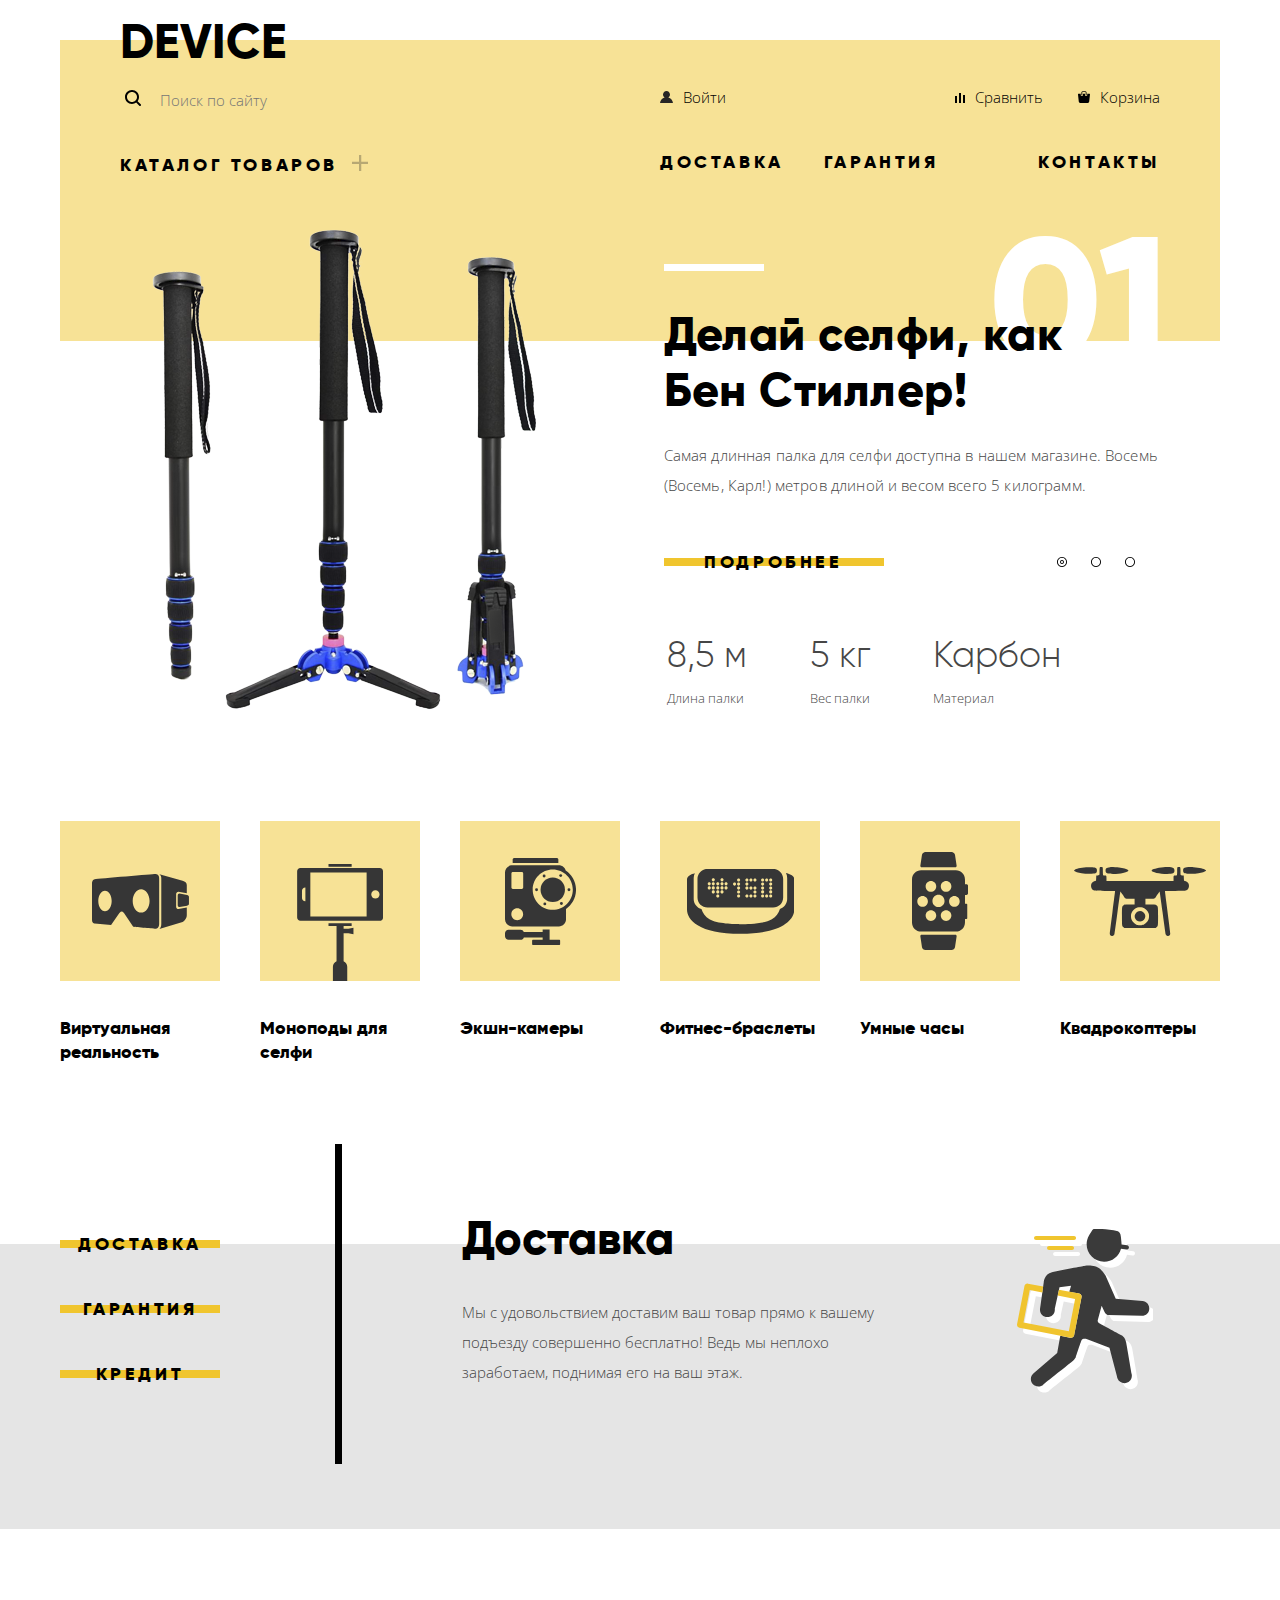
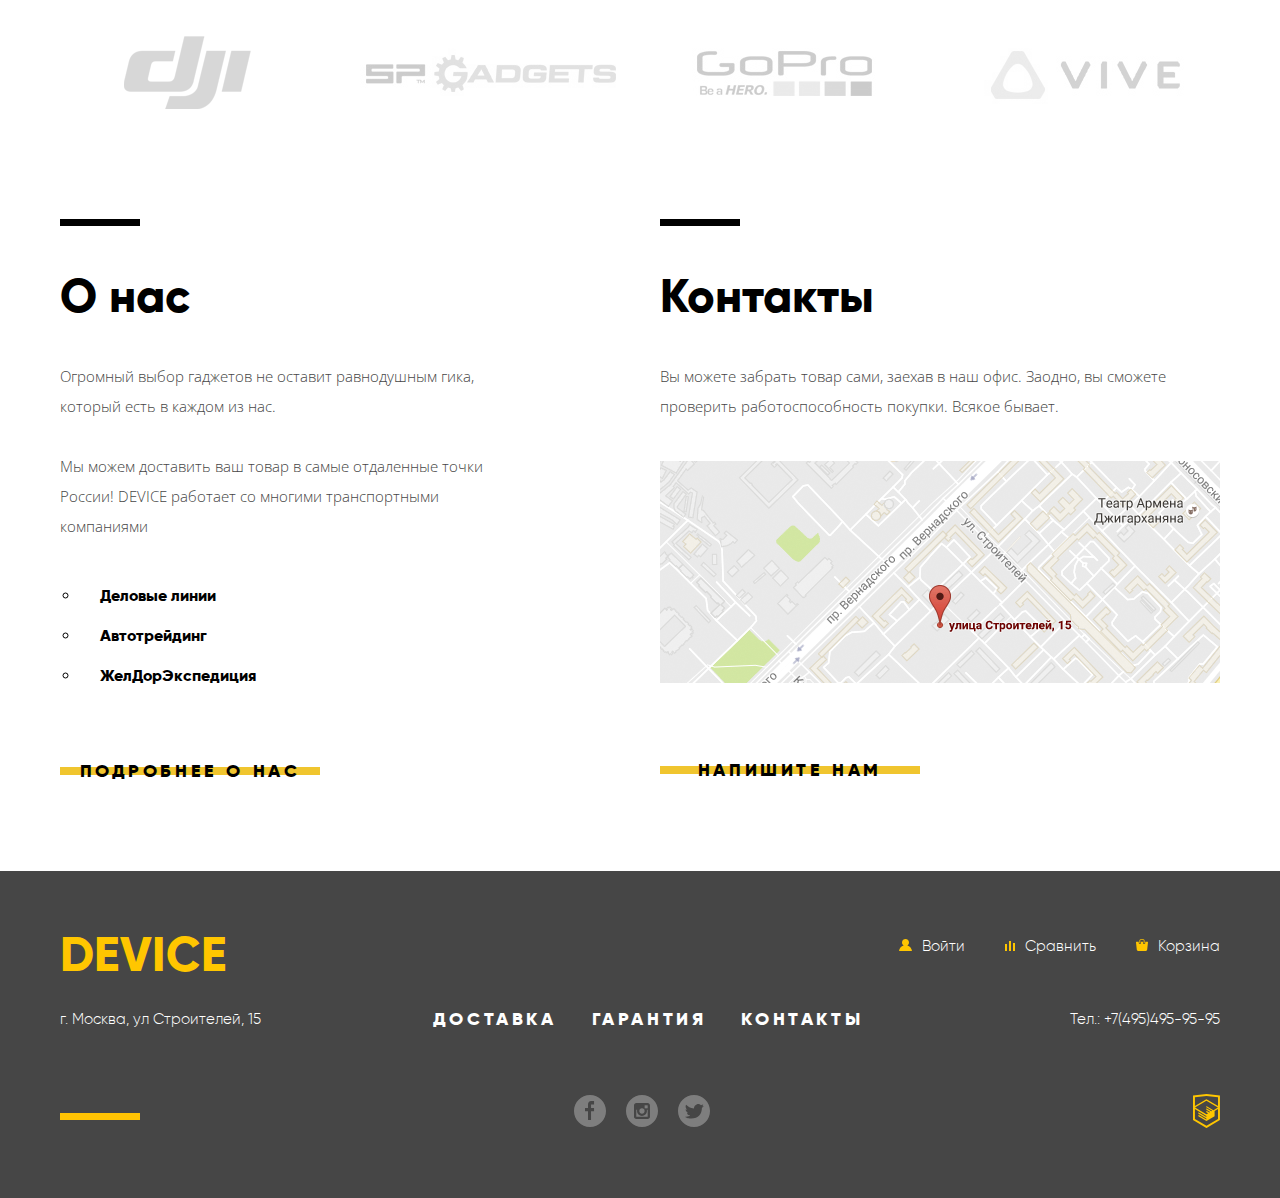
==== index.html @ d90b3348 "минификация, префиксация" ====
<!DOCTYPE html>
<html lang="ru">

<head>
    <meta charset="utf-8">
    <title>HTML Academy: Девайс</title>
    <link href="https://fonts.googleapis.com/css?family=Open+Sans:300,400&amp;subset=cyrillic" rel="stylesheet">
    <link href="css/normalize.css" rel="stylesheet">
    <link href="css/styles.min.css" rel="stylesheet">
</head>

<body>
    <header class="main-header layout-fixed">
        <a class="logo interactive">Device</a>
        <div class="header-yellow-bg">
            <div class="header-right-block">
                <form action="#" method="get">
                    <label class="visually-hidden" for="site-search-id">Поиск по сайту</label>
                    <div class="input-form">
                        <input type="text" name="search" id="site-search-id" placeholder="Поиск по сайту" class="search-input">
                        <input type="submit" name="search-button" id="search-button-id" value="Найти" class="search-button">
                    </div>
                </form>
                <section class="catalog">
                    <h2 class="catalog-header">
                        <span class="interactive">Каталог товаров</span>
                        <img src="img/menu/plus.png" alt="Раскрыть каталог" width="16" height="16" />
                    </h2>
                    <div class="catalog-options">
                        <ul class="ul-reset">
                            <li id="virtual-reality" class="interactive">
                                <a href="#">Виртуальная реальность</a>
                            </li>
                            <li class="interactive">
                                <a href="inner.html">Моноподы для селфи</a>
                            </li>
                            <li id="action_cameras" class="interactive">
                                <a href="#">Экшн-Камеры</a>
                            </li>
                        </ul>
                        <ul class="ul-reset">
                            <li id="fitness-braslets" class="interactive">
                                <a href="#">Фитнес браслеты</a>
                            </li>
                            <li id="smart-watches" class="interactive"><a href="#">Умные часы</a>
                            </li>
                        </ul>
                        <ul class="ul-reset">
                            <li id="quadrupter" class="interactive">
                                <a href="#">Квадрокоптеры</a>
                            </li>
                        </ul>
                    </div>
                </section>
            </div>
            <nav class="main-navigation">
                <ul class="user-navigation ul-reset">
                    <li class="login-link ">
                        <a class="interactive" href="#">
                            <img src="img/menu/user.svg" alt="Войти"  width="13" height="12" />Войти
                        </a>
                    </li>
                    <li class="compare">
                        <a class="interactive" href="#">
                            <img src="img/menu/compare.svg" alt="Сравнить" width="10" height="10" />Сравнить
                        </a>
                    </li>
                    <li class="cart">
                        <a class="interactive" href="#">
                            <img src="img/menu/cart.svg" alt="Корзина"  width="12" height="12" />Корзина
                        </a>
                    </li>
                </ul>
                <ul class="site-navigation ul-reset">
                    <li class="delivery-nav interactive">
                        <a href="#delivery">Доставка</a>
                    </li>
                    <li class="warranty-nav interactive">
                        <a href="#warranty">Гарантия</a>
                    </li>
                    <li class="contacts-nav interactive">
                        <a href="#contacts">Контакты</a>
                    </li>
                </ul>
            </nav>
        </div>
    </header>
    <main>
        <section class="promo-slider layout-fixed">
            <h2 class="visually-hidden">Промо слайдер</h2>
            <div class="slides">
                <div class="slide1">
                    <img src="img/promo_slider/slider-1.png" alt="палка для селфи" width="384" height="486" />
                    <div class="slide-info">
                        <span class="bw-number">01</span>
                        <p class="lead">Делай селфи, как Бен Стиллер!</p>
                        <p class="slide-text">Самая длинная палка для селфи доступна в нашем магазине. Восемь (Восемь, Карл!) метров длиной и весом всего 5 килограмм.</p>
                        <a class="slider-button interactive-button" href="#">Подробнее</a>
                        <table class="promo-slider-table">
                            <tr class="options">
                                <td>8,5 м</td>
                                <td>5 кг</td>
                                <td>Карбон</td>
                            </tr>
                            <tr class="property">
                                <td>Длина палки</td>
                                <td>Вес палки</td>
                                <td>Материал</td>
                            </tr>
                        </table>
                    </div>
                </div>
                <div class="slide2">
                    <img src="img/promo_slider/slider-2.png" alt="фитнес-браслет" width="345" height="485" />
                    <div class="slide-info">
                        <span class="bw-number">02</span>
                        <p class="lead">Худеем правильно!</p>
                        <p class="slide-text">Мотивирующие фитнес-браслеты помогут найти в себе силы не пропускать занятия и соблюдать диету</p>
                        <a class="slider-button interactive-button" href="#">Подробнее</a>
                        <table class="promo-slider-table">
                            <tr class="options">
                                <td>48 часов</td>
                            </tr>
                            <tr class="property">
                                <td>Без подзарядки</td>
                            </tr>
                        </table>
                    </div>
                </div>
                <div class="slide3">
                    <img src="img/promo_slider/slider-3.png" alt="квадрокоптер" width="526" height="334" />
                    <div class="slide-info">
                        <span class="bw-number">03</span>
                        <p class="lead">Порхает как бабочка, жалит как пчела!</p>
                        <p class="slide-text">Этот обычный, на первый взгляд, квадрокоптер оснащен мощным лазером, замаскированным под стандартную камеру.</p>
                        <a class="slider-button interactive-button" href="#">Подробнее</a>
                        <table class="promo-slider-table">
                            <tr class="options">
                                <td>800 м</td>
                                <td>50 м</td>
                            </tr>
                            <tr class="property">
                                <td>Дальность полета</td>
                                <td>Радиус поражения</td>
                            </tr>
                        </table>
                    </div>
                </div>
                <div class="radio-group">
                    <input type="radio" name="slider" id="first" checked>
                    <label for="first"></label>
                    <input type="radio" name="slider" id="second">
                    <label for="second"></label>
                    <input type="radio" name="slider" id="third">
                    <label for="third"></label>
                </div>
            </div>
        </section>
        <section class="popular layout-fixed">
            <h2 class="visually-hidden">Популярные категории</h2>
            <div class="popular-wrapper">
                <a class="tile" href="#virtual-reality">
                    <div class="popular-image">
                        <img src="img/popular/popular-1.svg" alt="виртуальная реальность" width="97" height="55" />
                    </div>
                    <h3>Виртуальная реальность</h3>
                </a>
                <a class="tile" href="inner.html">
                    <div class="popular-image img-position">
                        <img src="img/popular/popular-2.svg" alt="моноподы для селфи" width="86" height="117" />
                    </div>
                    <h3>Моноподы для селфи</h3>
                </a>
                <a class="tile" href="#action-cameras">
                    <div class="popular-image">
                        <img src="img/popular/popular-3.svg" alt="экшн-камеры" width="71" height="87" />
                    </div>
                    <h3>Экшн-камеры</h3>
                </a>
                <a class="tile" href="#fitness-braslets">
                    <div class="popular-image">
                        <img src="img/popular/popular-4.svg" alt="фитнес-браслеты" width="107" height="65" />
                    </div>
                    <h3>Фитнес-браслеты</h3>
                </a>
                <a class="tile" href="#smart-watches">
                    <div class="popular-image">
                        <img src="img/popular/popular-5.svg" alt="умные часы" width="56" height="98" />
                    </div>
                    <h3>Умные часы</h3>
                </a>
                <a class="tile" href="#quadrupters">
                    <div class="popular-image">
                        <img src="img/popular/poppular-6.svg" alt="квадрокоптеры" width="132" height="69" />
                    </div>
                    <h3>Квадрокоптеры</h3>
                </a>
            </div>
        </section>
        <section class="services">
            <div class="services-content layout-fixed">
                <h2 class="visually-hidden">Сервисы</h2>
                <div class="services-navigation">
                    <ul>
                        <li>Доставка</li>
                        <li>Гарантия</li>
                        <li>Кредит</li>
                    </ul>
                </div>
                <div class="services-item delivery">
                    <div class="services-text">
                        <h3>Доставка</h3>
                        <p>Мы с удовольствием доставим ваш товар прямо к вашему подъезду совершенно бесплатно! Ведь мы неплохо заработаем, поднимая его на ваш этаж.</p>
                    </div>
                    <img src="img/services/delivery.svg" alt="доставка" width="136" height="164" />
                </div>
                <div class="services-item warranty">
                    <div class="services-text">
                        <h3>Гарантия</h3>
                        <p>Если из-за возгорания купленного у нас товара у вас сгорит дом — не переживайте, мы выдадим вам новый.<br> Товар, не дом, конечно же.</p>
                    </div>
                    <img src="img/services/warranty.svg" alt="гарантия" width="171" height="195" />
                </div>
                <div class="services-item credit">
                    <div class="services-text">
                        <h3>Кредит</h3>
                        <p>Залезть в долговую яму стало проще! Кредитные консультанты подберут для вас наиболее выгодные условия кредита. Выгодные для нашего банка, разумеется.</p>
                    </div>
                    <img src="img/services/credit.svg" alt="кредит" width="156" height="188" />
                </div>

            </div>
        </section>
        <section class="brands layout-fixed">
            <h2 class="visually-hidden">Бренды</h2>
            <ul>
                <li class="brand">
                    <a href="#" class="dji"></a>
                </li>
                <li class="brand">
                    <a href="#" class="sp-gadgets"></a>
                </li>
                <li class="brand">
                    <a href="#" class="go-pro"></a>
                </li>
                <li class="brand">
                    <a href="#" class="vive"></a>
                </li>
            </ul>
        </section>
        <section class="about-contacts-block">
            <h2 class="visually-hidden">О нас и Контакты</h2>
            <div class="about-contacts layout-fixed">
                <article class="about-us">
                    <h3>О нас</h3>
                    <p>Огромный выбор гаджетов не оставит равнодушным гика, который есть в каждом из нас.</p>
                    <p>Мы можем доставить ваш товар в самые отдаленные точки России! DEVICE работает со многими транспортными компаниями</p>
                    <ul class="shipping-companies">
                        <li>Деловые линии</li>
                        <li>Автотрейдинг</li>
                        <li>ЖелДорЭкспедиция</li>
                    </ul>
                    <a class="about-contacts-btn interactive-button" href="#">Подробнее о нас</a>
                </article>
                <article class="contacts">
                    <h3>Контакты</h3>
                    <p>Вы можете забрать товар сами, заехав в наш офис. Заодно, вы сможете проверить работоспособность покупки. Всякое бывает.</p>
                    <a class="contacts-map" href="#">
                        <img src="img/map.png" alt="г. Москва, ул Строителей, 15" width="560" height="222" />
                    </a>
                    <a class="about-contacts-btn interactive-button write-us-btn" href="#">Напишите нам</a>
                </article>
            </div>
        </section>
    </main>
    <footer class="page-footer">
        <div class="layout-fixed">
            <section>
                <h2 class="visually-hidden">Меню пользователя</h2>
                <div class="footer-row footer-row1">
                    <a href="/index.html" class="footer-logo logo interactive">Device</a>
                    <ul class="footer-user-nav">
                        <li class="login-link">
                            <a class="interactive" href="#">
                                <svg fill=#ffc600 version="1.1" xmlns="http://www.w3.org/2000/svg" xmlns:xlink="http://www.w3.org/1999/xlink" x="0px" y="0px"
                                         width="13px" height="12px" viewBox="0 0 13 12" enable-background="new 0 0 13 12" xml:space="preserve">
                                    <path d="M0.032,12h12.937c-0.163-2.643-2.074-4.837-4.671-5.543C9.306,5.846,9.985,4.75,9.985,3.485
                                        C9.985,1.561,8.425,0,6.5,0S3.015,1.561,3.015,3.485c0,1.264,0.68,2.361,1.688,2.972C2.106,7.163,0.194,9.357,0.032,12z"/>
                                </svg>Войти
                            </a>
                        </li>
                        <li class="compare">
                            <a class="interactive" href="#">
                                <svg fill=#ffc600 version="1.1" xmlns="http://www.w3.org/2000/svg" xmlns:xlink="http://www.w3.org/1999/xlink" x="0px" y="0px"
                                     width="10px" height="10px" viewBox="0 0 10 10" enable-background="new 0 0 10 10" xml:space="preserve">
                                <rect x="8" y="2" width="1.984" height="8"/>
                                <rect y="3" width="1.984" height="7"/>
                                <rect x="4" width="2" height="10"/>
                                </svg>Сравнить
                            </a>
                        </li>
                        <li class="cart">
                            <a class="interactive" href="#">
                                <svg fill=#ffc600 version="1.1"  xmlns="http://www.w3.org/2000/svg" xmlns:xlink="http://www.w3.org/1999/xlink" x="0px" y="0px"
                                 width="12px" height="12px" viewBox="0 0 12 12" enable-background="new 0 0 12 12" xml:space="preserve">
                            <g>
                                <path d="M11.864,3.017c-0.082-0.098-0.203-0.154-0.327-0.154H9.225V4.09c0,0.563-0.484,1.022-1.08,1.022
                                    c-0.594,0-1.078-0.458-1.078-1.022V2.863H4.909V4.09c0,0.563-0.485,1.022-1.08,1.022c-0.595,0-1.078-0.458-1.078-1.022V2.863H0.438
                                    c-0.125,0-0.243,0.056-0.327,0.154C0.028,3.115-0.012,3.245,0.003,3.375l0.776,7.134c0.015,0.806,0.642,1.455,1.411,1.455h7.595
                                    c0.77,0,1.396-0.649,1.411-1.455l0.776-7.134C11.987,3.245,11.946,3.115,11.864,3.017z"/>
                                <path d="M3.829,4.499c0.239,0,0.433-0.184,0.433-0.409V1.84c0-0.632,0.672-1.022,1.295-1.022h1.079
                                    c0.655,0,1.078,0.401,1.078,1.022v2.25c0,0.225,0.194,0.409,0.431,0.409c0.239,0,0.433-0.184,0.433-0.409V1.84
                                    C8.577,0.773,7.761,0,6.636,0H5.557C4.367,0,3.398,0.826,3.398,1.84v2.25C3.398,4.315,3.592,4.499,3.829,4.499z"/>
                            </g>
                            </svg>Корзина
                            </a>
                        </li>
                    </ul>
                </div>
            </section>
            <section>
                <h2 class="visually-hidden">Контакты и Сервисы</h2>
                <div class="footer-row footer-row2">
                    <span>г. Москва, ул Строителей, 15</span>
                    <ul class="footer-services">
                        <li>
                            <a class="interactive" href="#delivery">Доставка</a>
                        </li>
                        <li>
                            <a class="interactive" href="#warranty">Гарантия</a>
                        </li>
                        <li>
                            <a class="interactive" href="#contacts">Контакты</a>
                        </li>
                    </ul>
                    <span>Тел.: +7(495)495-95-95</span>
                </div>
            </section>
            <section>
                <h2 class="visually-hidden">Социальные сети</h2>
                <div class="footer-row footer-row3">
                    <ul class="footer-social">
                        <li id="facebook">
                            <a class="footer-social-img" href="#">
                                <img src="img/social/fb.svg" alt="Фейсбук" width="32" height="32" />
                            </a>
                        </li>
                        <li id="instagram">
                            <a class="footer-social-img" href="#">
                                <img src="img/social/insta.svg" alt="Инстаграм" width="32" height="32" />
                            </a>
                        </li>
                        <li id="twitter">
                            <a class="footer-social-img" href="#">
                                <img src="img/social/twitter.svg" alt="Твиттер" width="32" height="32" />
                            </a>
                        </li>
                    </ul>
                    <a class="interactive" href="https://htmlacademy.ru/intensive/htmlcss">
                        <svg fill=#ffc600 version="1.1"  xmlns="http://www.w3.org/2000/svg" xmlns:xlink="http://www.w3.org/1999/xlink" x="0px" y="0px" width="26.943px" height="34.09px" viewBox="0 0 26.943 34.09" enable-background="new 0 0 26.943 34.09" xml:space="preserve">
                          <path d="M13.62,0.017L13.472,0L0,1.412v24.661l13.473,8.017l13.43-7.99l0.042-0.025V1.412L13.62,0.017z M25.019,12.127L13.495,5.334 L13.494,5.23l-0.087,0.05l-0.088-0.056v0.109L1.925,12.118V3.147l11.548-1.212l11.547,1.212V12.127z M13.405,6.787L24.923,13.5 l-4.479,2.64l-7.093-4.221l-0.014,1.415l5.904,3.513l-0.86,0.507l-5.03-2.992l-0.014,1.415l3.827,2.275l-0.782,0.523l-3.031-1.787 l-0.014,1.413l1.853,1.091l-1.8,1.081L2.034,13.622L13.405,6.787z M1.925,15.127l11.411,6.791l0.016,1.044L5.41,18.234L5.395,19.65 l7.979,4.795l0.018,1.076l-7.973-4.74l-0.013,1.414l8.021,4.822l0.046,0.025l8.143-4.872l-0.011-5.177l3.415-2.036v10.021 L13.472,31.85L1.925,24.979V15.127z"/>
                        </svg>
                    </a>
                </div>
            </section>
        </div>
    </footer>
    <section class="map-popup modal">
        <h2 class="visually-hidden">Как до нас добраться</h2>
        <iframe src="https://www.google.com/maps/embed?pb=!1m18!1m12!1m3!1d2249.1125488779985!2d37.527429316262506!3d55.6870309805358!2m3!1f0!2f0!3f0!3m2!1i1024!2i768!4f13.1!3m3!1m2!1s0x46b54cf65f5c8955%3A0x694710ccd55501e!2z0YPQuy4g0KHRgtGA0L7QuNGC0LXQu9C10LksIDE1LCDQnNC-0YHQutCy0LAsIDExOTMxMQ!5e0!3m2!1sru!2sru!4v1522791568439" width="960" height="559" allowfullscreen></iframe>
        <p><img src="img/map-big.jpg" alt="Офис компании по адресу г. Москва, ул Строителей, 15" width="960" height="559" /></p>
        <button class="modal-close" type="button"></button>
    </section>
    <section class="modal-write-us modal">
        <h2 class="visually-hidden">Форма сообщения для компании</h2>
        <form method="post" action="#" class="write-us-form">
            <button class="modal-close" type="button"></button>
            <div class="modal-row1">
                <div class="form-group">
                    <label for="user-name-id">Ваше имя:</label>
                    <input class="modal-input" type="text" name="user-name" id="user-name-id" placeholder="Имя Фамилия">
                </div>
                <div class="form-group">
                    <label for="user-e-mail-id">Ваш e-mail:</label>
                    <input class="modal-input" type="email" name="user-e-mail" id="user-e-mail-id" placeholder="email@example.com">
                </div>
            </div>
            <div class="modal-row2">
                <div class="form-group">
                    <label for="text-letter-id">Текст письма:</label>
                    <textarea class="modal-input" name="letter" id="text-letter-id" cols="12" rows="5" placeholder="В свободной форме"></textarea>
                </div>
            </div>
            <input class="modal-button interactive-button" type="submit" name="send" id="send-letter" value="Отправить">
        </form>
    </section>
    <script src="../js/script.js"></script>
</body>

</html>
---- css/styles.min.css ----
@font-face {font-family: "Gilroy";src: url("../fonts/gilroyextrabold-webfont.eot");src: url("../fonts/gilroyextrabold-webfont.eot?#iefix") format("embedded-opentype"), url("../fonts/gilroyextrabold.woff2") format("woff2");font-weight: 700;font-style: normal;}@font-face {font-family: "Gilroy";src: url("../fonts/gilroylight-webfont.eot");src: url("../fonts/gilroylight-webfont.eot?#iefix") format("embedded-opentype"), url("../fonts/gilroylight.woff2") format("woff2");font-weight: 300;font-style: normal;}.visually-hidden {visibility: hidden;width: 0;height: 0;margin: 0;padding: 0;line-height: 0;}.ul-reset {margin: 0;padding: 0;list-style: none;}body {min-width: 1200px;padding: 0;font-family: "Gilroy", "Open Sans", sans-serif;font-size: 15px;line-height: 30px;color: #000000;background-color: #ffffff;}a {text-decoration: none;color: #000000;}.layout-fixed {margin: 0 auto;width: 1160px;padding: 0 20px;}.logo {font-size: 48px;text-transform: uppercase;font-weight: 700;line-height: 48px;letter-spacing: 0.01em;}.main-header {padding-top: 40px;}.main-header .logo {position: absolute;display: block;margin-left: 60px;top: 18px;z-index: 1;}.header-yellow-bg {position: relative;height: 186px;background-color: #f7e296;padding: 0 60px;display: -webkit-box;display: -ms-flexbox;display: flex;-webkit-box-pack: justify;-ms-flex-pack: justify;justify-content: space-between;}.header-right-block form {line-height: 0;}.search-input {width: 310px;height: 50px;font-family: "Open Sans", "Arial", sans-serif;font-weight: 300;color: rgba(0, 0, 0, 0.3);border: none;outline: none;background: url(../img/menu/search.svg) no-repeat;background-position: 5px 15px;background-color: #f7e296;padding-left: 40px;margin-top: 35px;padding-top: 0;padding-bottom: 0;}.search-input:hover {color: rgba(0, 0, 0, 0.6);}.input-form {width: 440px;height: 50px;}.input-form input:focus {color: #000000;border-bottom: 2px solid black;}.search-input:focus + input {display: inline-block;vertical-align: bottom;}.search-button {width: 85px;height: 50px;border: 2px solid black;background: none;padding: 0;margin-left: -4px;display: none;-webkit-box-sizing: border-box;box-sizing: border-box;outline: none;}.search-button:hover {color: #ffffff;background: #000000;}.search-button:active {color: rgba(0, 0, 0, 0.3);background: #000000;display: inline-block;vertical-align: bottom;}.catalog, .catalog-options, .user-navigation, .site-navigation {list-style: none;}.catalog {margin-top: 60px;}.catalog > h2 {margin: 0;font-family: "Gilroy", "Arial", sans-serif;font-size: 18px;text-transform: uppercase;font-weight: 700;letter-spacing: 0.2em;width: 300px;}.catalog img {margin-left: 5px;opacity: 0.3;}.catalog-options {width: 100%;height: 130px;background-color: #f7e296;display: none;margin-top: 26px;position: absolute;left: 0;padding-left: 60px;-webkit-box-sizing: border-box;box-sizing: border-box;}.catalog-header:hover + .catalog-options {display: -webkit-box;display: -ms-flexbox;display: flex;z-index: 2;}.catalog-options ul {font-family: "Open Sans", "Arial", sans-serif;font-weight: 300;width: 160px;margin-right: 40px;}.catalog-options ul:first-child {width: 200px;}.main-navigation {width: 500px;display: -webkit-box;display: -ms-flexbox;display: flex;-webkit-box-orient: vertical;-webkit-box-direction: normal;-ms-flex-direction: column;flex-direction: column;margin-top: 50px;}.user-navigation, .site-navigation {display: -webkit-box;display: -ms-flexbox;display: flex;}.user-navigation img {margin-right: 10px;}.user-navigation li {line-height: 15px;font-family: "Open Sans", "Arial", sans-serif;font-weight: 300;-webkit-box-orient: horizontal;-webkit-box-direction: reverse;-ms-flex-direction: row-reverse;flex-direction: row-reverse;}.user-navigation .login-link {margin-right: auto;margin-left: 0;}.user-navigation li {margin-left: 35px;}.site-navigation {font-family: "Gilroy", "Arial", sans-serif;font-size: 18px;text-transform: uppercase;font-weight: 700;letter-spacing: 0.2em;margin-top: 42px;}.site-navigation li {margin-right: 40px;}.site-navigation .contacts-nav {margin-left: auto;margin-right: 0;}.interactive:hover, .interactive:focus {opacity: 0.6;}.interactive:active {opacity: 0.3;}main {position: relative;}.slides {min-height: 495px;position: relative;background-image: -webkit-linear-gradient(#f7e296 115px, white 115px);background-image: -o-linear-gradient(#f7e296 115px, white 115px);background-image: linear-gradient(#f7e296 115px, white 115px);}.slide-img {width: 560px;}.slide1 {display: -webkit-box;display: -ms-flexbox;display: flex;-ms-flex-pack: distribute;justify-content: space-around;}.slide1 img {margin-left: 35px;}.slide1 .slide-info {margin-top: 38px;margin-left: 15px;}.slide1 .lead {width: 399px;}.slide2 {display: none;-ms-flex-pack: distribute;justify-content: space-around;}.slide2 img {margin-top: 15px;margin-left: 55px;}.slide2 .slide-info {margin-top: 38px;margin-left: 15px;}.slide2 .lead {width: 260px;}.slide3 {display: none;-ms-flex-pack: distribute;justify-content: space-around;}.slide3 img {margin-top: 65px;}.slide3 .slide-info {margin-top: 38px;padding-right: 35px;}.bw-number {position: absolute;top: 60px;right: 50px;font-weight: 700;font-size: 179px;color: white;}.lead {position: relative;width: 505px;font-weight: 700;font-size: 47px;line-height: 56px;letter-spacing: 0.01em;margin: 0;padding: 0;}.slide-info {width: 500px;}.slide-info::before {content: "";display: block;width: 100px;height: 7px;background: white;margin-bottom: 35px;}.slide-text {font-family: "Open Sans", "Arial", sans-serif;font-weight: 300;color: #464646;letter-spacing: 0.01em;margin-top: 22px;margin-bottom: 42px;}.promo-slider-table .options {font-family: "Gilroy", "Arial", sans-serif;font-size: 36px;font-weight: 300;color: #464646;}.options td {padding-right: 60px;padding-bottom: 10px;}.promo-slider-table .property {font-family: "Open Sans", "Arial", sans-serif;font-size: 13px;font-weight: 300;color: #464646;}.slider-button {display: block;width: 220px;font-size: 18px;text-transform: uppercase;font-weight: 700;text-align: center;color: #000000;letter-spacing: 0.2em;line-height: 40px;background-image: -webkit-gradient(linear, left top, left bottom, color-stop(40%, transparent), color-stop(40%, #f0c52e), color-stop(60%, #f0c52e), color-stop(60%, transparent));background-image: -webkit-linear-gradient(transparent 40%, #f0c52e 40%, #f0c52e 60%, transparent 60%);background-image: -o-linear-gradient(transparent 40%, #f0c52e 40%, #f0c52e 60%, transparent 60%);background-image: linear-gradient(transparent 40%, #f0c52e 40%, #f0c52e 60%, transparent 60%);border: none;padding: 0;margin-bottom: 55px;}.radio-group {display: inline-block;position: absolute;top: 320px;right: 85px;vertical-align: middle;}.radio-group input[type="radio"] {display: none;}.radio-group input[type="radio"] + label::before {content: "";display: inline-block;vertical-align: middle;height: 10px;width: 10px;margin-left: 20px;background-image: url("../img/promo_slider/slider-button-empty.svg");background-size: cover;background-repeat: no-repeat;}.radio-group input[type="radio"]:checked + label::before {content: "";display: inline-block;vertical-align: middle;height: 10px;width: 10px;margin-left: 20px;background-image: url("../img/promo_slider/slider-button.svg");background-size: cover;background-repeat: no-repeat;}.popular {margin-bottom: 80px;margin-top: 100px;}.popular-wrapper {display: -webkit-box;display: -ms-flexbox;display: flex;-webkit-box-orient: horizontal;-webkit-box-direction: normal;-ms-flex-direction: row;flex-direction: row;-webkit-box-pack: justify;-ms-flex-pack: justify;justify-content: space-between;}.popular a {width: 160px;list-style: none;}.img-position img {-ms-flex-item-align: end;align-self: flex-end }.popular-image {width: 160px;height: 160px;display: -webkit-box;display: -ms-flexbox;display: flex;-webkit-box-pack: center;-ms-flex-pack: center;justify-content: center;-webkit-box-align: center;-ms-flex-align: center;align-items: center;background-color: #f7e296;margin-bottom: 35px;}.popular h3 {font-size: 18px;font-weight: 700;line-height: 24px;margin: 0;text-align: left;}.popular-image:hover, .popular-image:focus {background-color: #f0c52e;}.tile:active img, .tile:active h3 {opacity: 0.3;color: rgba(0, 0, 0, 0.3);}.services {background-image: -webkit-linear-gradient(transparent 100px, #e5e5e5 100px);background-image: -o-linear-gradient(transparent 100px, #e5e5e5 100px);background-image: linear-gradient(transparent 100px, #e5e5e5 100px);padding-bottom: 65px;}.services-content {display: -webkit-box;display: -ms-flexbox;display: flex;-webkit-box-orient: horizontal;-webkit-box-direction: normal;-ms-flex-direction: row;flex-direction: row;}.services-navigation {width: 275px;min-height: 320px;border-right: 7px solid black;}.services-navigation ul {padding: 0;margin-top: 80px;}.services-navigation li {width: 160px;list-style: none;font-size: 18px;text-transform: uppercase;font-weight: 700;text-align: center;letter-spacing: 0.2em;line-height: 40px;background-image: -webkit-gradient(linear, left top, left bottom, color-stop(40%, transparent), color-stop(40%, #f0c52e), color-stop(60%, #f0c52e), color-stop(60%, transparent));background-image: -webkit-linear-gradient(transparent 40%, #f0c52e 40%, #f0c52e 60%, transparent 60%);background-image: -o-linear-gradient(transparent 40%, #f0c52e 40%, #f0c52e 60%, transparent 60%);background-image: linear-gradient(transparent 40%, #f0c52e 40%, #f0c52e 60%, transparent 60%);border: none;cursor: pointer;padding: 0;margin-bottom: 25px;}.services-navigation li:hover {background: #f0c52e;}.services-navigation li:active {width: 280px;background: #000000;color: #f7e184;}.services-text {width: 450px;padding-left: 55px;margin-left: 65px;margin-top: 70px;}.services-text h3 {margin: 0;padding: 0;font-weight: 700;font-size: 47px;line-height: 48px;margin-bottom: 35px;}.services-text p {font-family: "Open sans", "Arial", sans-serif;font-weight: 300;font-size: 15px;color: #464646;}.delivery {display: -webkit-box;display: -ms-flexbox;display: flex;}.delivery img {margin-left: 105px;margin-top: 85px }.warranty {display: none;}.warranty img {margin-left: 90px;margin-top: 60px }.credit {display: none;}.credit img {margin-left: 80px;margin-top: 60px }.credit p {width: 425px;}.brands {padding: 80px 0;}.brands ul {display: -webkit-box;display: -ms-flexbox;display: flex;-webkit-box-pack: justify;-ms-flex-pack: justify;justify-content: space-between;padding: 0;}.brands li {list-style: none;}.brand a {display: block;width: 260px;height: 100px;}.brand .dji {background-image: url(../img/logotypes-black/logo-1.png);opacity: 0.2;}.brands .dji:hover {background-image: url(../img/logotypes_colored/logo-1.png);opacity: 1;}.brands .sp-gadgets {background: url(../img/logotypes-black/logo-2.png) no-repeat;opacity: 0.2;}.brands .sp-gadgets:hover {background-image: url(../img/logotypes_colored/logo-2.png);opacity: 1;}.brands .go-pro {background: url(../img/logotypes-black/logo-3.png) no-repeat;opacity: 0.2;}.brands .go-pro:hover {background-image: url(../img/logotypes_colored/logo-3.png);opacity: 1;}.brands .vive {background: url(../img/logotypes-black/logo-4.png) no-repeat;opacity: 0.2;}.brands .vive:hover {background-image: url(../img/logotypes_colored/logo-4.png);opacity: 1;}.about-contacts {display: -webkit-box;display: -ms-flexbox;display: flex;-webkit-box-pack: justify;-ms-flex-pack: justify;justify-content: space-between;}.about-us::before, .contacts::before {content: "";display: block;width: 80px;height: 7px;background: black;margin-bottom: 55px;}.about-us h3, .contacts h3 {font-weight: 700;font-size: 47px;margin: 0;margin-bottom: 50px;}.about-us p, .contacts p {font-family: "Open Sans", "Arial", sans-serif;font-weight: 300;color: #464646;margin: 0;margin-bottom: 30px;}.about-us {width: 460px;}.contacts {width: 560px;}.shipping-companies {font-size: 16px;font-weight: 700;line-height: 40px;padding: 0;margin-top: 35px;margin-left: 20px;list-style-type: circle;list-style-position: outside;}.shipping-companies li {padding-left: 20px;}.about-contacts-btn {display: block;width: 260px;font-size: 18px;text-transform: uppercase;font-weight: 700;text-align: center;color: #000000;letter-spacing: 0.2em;line-height: 40px;background-image: -webkit-gradient(linear, left top, left bottom, color-stop(40%, transparent), color-stop(40%, #f0c52e), color-stop(60%, #f0c52e), color-stop(60%, transparent));background-image: -webkit-linear-gradient(transparent 40%, #f0c52e 40%, #f0c52e 60%, transparent 60%);background-image: -o-linear-gradient(transparent 40%, #f0c52e 40%, #f0c52e 60%, transparent 60%);background-image: linear-gradient(transparent 40%, #f0c52e 40%, #f0c52e 60%, transparent 60%);border: none;padding: 0;margin-top: 55px;margin-bottom: 80px;}.contacts-map img {margin-top: 10px;margin-bottom: 2px;}@-webkit-keyframes bounce {0% {-webkit-transform: translateY(-2000px);transform: translateY(-2000px);}70% {-webkit-transform: translateY(30px);transform: translateY(30px);}90% {-webkit-transform: translateY(-10px);transform: translateY(-10px);}100% {-webkit-transform: translateY(0);transform: translateY(0);}}@keyframes bounce {0% {-webkit-transform: translateY(-2000px);transform: translateY(-2000px);}70% {-webkit-transform: translateY(30px);transform: translateY(30px);}90% {-webkit-transform: translateY(-10px);transform: translateY(-10px);}100% {-webkit-transform: translateY(0);transform: translateY(0);}}@-webkit-keyframes shake {0%, 100% {-webkit-transform: translateX(0);transform: translateX(0);}10%, 30%, 50%, 70%, 90% {-webkit-transform: translateX(-10px);transform: translateX(-10px);}20%, 40%, 60%, 80% {-webkit-transform: translateX(10px);transform: translateX(10px);}}@keyframes shake {0%, 100% {-webkit-transform: translateX(0);transform: translateX(0);}10%, 30%, 50%, 70%, 90% {-webkit-transform: translateX(-10px);transform: translateX(-10px);}20%, 40%, 60%, 80% {-webkit-transform: translateX(10px);transform: translateX(10px);}}.map-popup {top: 190%;left: 50%;margin-left: -470px;display: none;line-height: 0;}.map-popup p {position: absolute;top: 0;left: 0;z-index: 1;margin: 0;}.map-popup iframe {position: relative;z-index: 2;border: none;}.modal {position: absolute;-webkit-box-shadow: 0 10px 20px 10px rgba(0, 0, 0, 0.2);box-shadow: 0 10px 20px 10px rgba(0, 0, 0, 0.2);}.modal-write-us {position: fixed;top: 30%;left: 50%;margin-top: -50px;margin-left: -425px;padding: 100px 109px 80px 90px;font-size: 18px;font-weight: 700;color: black;display: none;-webkit-box-orient: vertical;-webkit-box-direction: normal;-ms-flex-direction: column;flex-direction: column;background-color: white;}.modal-show {display: block;-webkit-animation: bounce 0.6s;animation: bounce 0.6s;}.modal-error {-webkit-animation: shake 0.6s;animation: shake 0.6s;}.modal-close {position: absolute;right: 20px;top: 30px;width: 50px;height: 50px;background: #F7E296;border: 1px solid #F7E296;border-radius: 50%;opacity: 0.5;z-index: 3;}.modal-close:hover {opacity: 1;}.modal-close:active {opacity: 0.3;}.modal-close:before, .modal-close:after {position: absolute;top: 10px;left: 23px;content: " ";height: 30px;width: 3px;background-color: white;}.modal-close:before {-webkit-transform: rotate(45deg);-ms-transform: rotate(45deg);transform: rotate(45deg);}.modal-close:after {-webkit-transform: rotate(-45deg);-ms-transform: rotate(-45deg);transform: rotate(-45deg);}.modal-row1 {display: -webkit-box;display: -ms-flexbox;display: flex;-webkit-box-pack: justify;-ms-flex-pack: justify;justify-content: space-between;}.form-group {display: -webkit-box;display: -ms-flexbox;display: flex;-webkit-box-orient: vertical;-webkit-box-direction: normal;-ms-flex-direction: column;flex-direction: column;}.modal-row1 input {width: 360px;height: 50px;margin-top: 15px;}.modal-row1 input:hover, .modal-row2 textarea:hover {opacity: 0.8;}.modal-row1 input:focus, .modal-row2 textarea:focus {background: white;border: 3px solid #EFC52D;}.modal-row1 input:invalid, .modal-row2 textarea:invalid {background: #ECB4B4;opacity: 0.5;}.modal-row2 {margin-top: 38px;}.modal-row2 textarea {width: 760px;height: 155px;padding-top: 17px;margin-top: 10px;margin-bottom: 45px;}.modal-input {font-family: "Open Sans", "Arial", sans-serif;font-weight: 400;font-size: 14px;color: rgba(0, 0, 0, 0.4);padding-left: 20px;background-color: #E5E5E5;border: 3px solid transparent;opacity: 0.5;-webkit-box-sizing: border-box;box-sizing: border-box;}.modal-button {width: 200px;font-size: 18px;text-transform: uppercase;font-weight: 700;text-align: center;color: #000000;letter-spacing: 0.2em;line-height: 40px;background-color: transparent;background-image: -webkit-gradient(linear, left top, left bottom, color-stop(40%, transparent), color-stop(40%, #f0c52e), color-stop(60%, #f0c52e), color-stop(60%, transparent));background-image: -webkit-linear-gradient(transparent 40%, #f0c52e 40%, #f0c52e 60%, transparent 60%);background-image: -o-linear-gradient(transparent 40%, #f0c52e 40%, #f0c52e 60%, transparent 60%);background-image: linear-gradient(transparent 40%, #f0c52e 40%, #f0c52e 60%, transparent 60%);border: none;padding: 0;}.page-footer {color: #ffffff;background-color: #464646;padding-top: 60px;padding-bottom: 60px;}.page-footer section a:not(.logo) {color: #ffffff;}.page-footer li {list-style: none;}.footer-row .logo {color: #ffc600;line-height: 48px;}.footer-row {display: -webkit-box;display: -ms-flexbox;display: flex;-webkit-box-pack: justify;-ms-flex-pack: justify;justify-content: space-between;}.footer-row1 {margin-bottom: 25px;}.footer-user-nav {padding: 0;margin: 0;display: -webkit-box;display: -ms-flexbox;display: flex;}.footer-user-nav li {margin-right: 40px;}.footer-user-nav svg {margin-right: 10px;}.footer-user-nav .user-name {margin-right: 15px;}.footer-user-nav .cart {margin-right: 0;}.footer-row2 {margin-bottom: 60px;}.footer-services, .footer-social {padding: 0;margin: 0;display: -webkit-box;display: -ms-flexbox;display: flex;-webkit-box-orient: horizontal;-webkit-box-direction: normal;-ms-flex-direction: row;flex-direction: row;-webkit-box-pack: justify;-ms-flex-pack: justify;justify-content: space-between;}.footer-services {font-family: "Gilroy", "Arial", sans-serif;text-transform: uppercase;font-size: 18px;font-weight: 700;letter-spacing: 0.2em;}.footer-services li {display: inline-block;margin-right: 35px;vertical-align: middle;}.footer-row3 {-webkit-box-align: center;-ms-flex-align: center;align-items: center;}.footer-row3::before {content: "";width: 80px;height: 7px;background: #FFC303;}.footer-social {margin-right: 30px;}.footer-social li {margin-right: 20px;display: inline-block;vertical-align: middle;}.footer-social-img {opacity: 0.3;}.footer-social-img:hover, .footer-social-img:focus {opacity: 0.6;}.footer-social-img:active {opacity: 0.1;}.user-navigation .user-name {margin-right: 20px;margin-left: 0;}.user-navigation .logout {margin-left: 0;margin-right: auto;}.logout a {color: rgba(0, 0, 0, 0.3);}.page-header {margin-bottom: 42px;}.page-header h1 {margin: 0;padding: 0;font-size: 47px;font-weight: 700;line-height: 48px;letter-spacing: 0.01em;margin-top: 35px;margin-bottom: 22px;margin-left: 60px;}.breadcrumbs {margin-left: 60px;}.breadcrumbs li {display: inline-block;margin-right: 9px;vertical-align: middle;}.breadcrumbs li + li::before {content: "";display: inline-block;vertical-align: middle;width: 4px;height: 7px;margin-right: 9px;background-image: url(../img/nav-arrow.svg);background-repeat: no-repeat;}.breadcrumbs li a {color: rgba(0, 0, 0, 0.3);}.interactive-breadcrumbs:hover, .interactive-breadcrumbs:focus {color: rgba(0, 0, 0, 0.6);}.interactive-breadcrumbs:active {opacity: 0.1;}.page-content {display: -webkit-box;display: -ms-flexbox;display: flex;-webkit-box-orient: vertical;-webkit-box-direction: normal;-ms-flex-direction: column;flex-direction: column;}.container {display: -webkit-box;display: -ms-flexbox;display: flex;}.left {width: 29% }.right {width: 67%;padding-left: 70px;}.top-row {background-image: -webkit-gradient(linear, left top, right top, color-stop(50%, #dbdbdb), color-stop(50%, #ebebeb));background-image: -webkit-linear-gradient(left, #dbdbdb 50%, #ebebeb 50%);background-image: -o-linear-gradient(left, #dbdbdb 50%, #ebebeb 50%);background-image: linear-gradient(to right, #dbdbdb 50%, #ebebeb 50%) }.bottom-row {background-image: -webkit-gradient(linear, left top, right top, color-stop(50%, #efefef), color-stop(50%, white));background-image: -webkit-linear-gradient(left, #efefef 50%, white 50%);background-image: -o-linear-gradient(left, #efefef 50%, white 50%);background-image: linear-gradient(to right, #efefef 50%, white 50%) }.grey-row {background: #ebebeb;}.white-row {background: white;}.filter {padding: 0;margin: 0;padding-left: 60px }.left h2, .sort h2 {font-weight: 700;font-size: 16px;line-height: 70px;text-transform: uppercase;letter-spacing: 0.2em;margin: 0;}.left h2 {margin-left: 60px;}.filter-content {padding-top: 70px;padding-right: 70px;}.filter-item h3 {padding: 0;margin: 0;font-size: 18px;font-weight: 700;margin-bottom: 25px;}.item-color::before, .bluetooth::before, .item-price::before {content: "";display: block;width: 200px;height: 2px;background: black;margin-bottom: 7px;}.filter-item label {font-family: "Open Sans", "Arial", sans-serif;font-weight: 300;font-size: 14px;line-height: 23px;cursor: pointer;margin-bottom: 15px;}.price-controls {cursor: pointer;}.price-controls label {display: inline-block;vertical-align: bottom;font-size: 14px;line-height: 38px;vertical-align: top;cursor: pointer;font-weight: 300;color: rgba(0, 0, 0, 0.2) }.price-controls .min-price, .price-controls .max-price {width: 85px;}.price-controls input {width: 50px;margin: 0;color: inherit;font: inherit;background: none;border: none;}.range-controls {position: relative;margin-top: 30px;}.range-controls .scale {height: 2px;background: #DADADA;}.range-controls .bar {width: 55%;height: 2px;background: #8FC72F;}.range-toggle {position: absolute;top: -9px;width: 4px;height: 4px;background: #ababab;border: 8px solid #ffffff;border-radius: 50%;-webkit-box-shadow: 0 2px 1px 0 rgba(0, 1, 1, 0.2);box-shadow: 0 2px 1px 0 rgba(0, 1, 1, 0.2);cursor: pointer;}.range-toggle-min {left: -5px;}.range-toggle-max {left: 55%;}.item-color {margin-top: 12px;}.item-color label, .bluetooth label {display: -webkit-box;display: -ms-flexbox;display: flex;-webkit-box-orient: horizontal;-webkit-box-direction: normal;-ms-flex-direction: row;flex-direction: row;-webkit-box-align: center;-ms-flex-align: center;align-items: center;}.filter-item input[type="checkbox"], .filter-item input[type="radio"] {display: none;}.item-color label:before {content: "";display: inline-block;vertical-align: middle;height: 23px;width: 27px;margin-right: 10px;background-image: url(../img/checkbox-off.svg);background-repeat: no-repeat;}.item-color input[type="checkbox"]:checked + label:before {content: "";width: 27px;height: 23px;margin-right: 10px;background-image: url("../img/checkbox-on.svg");background-repeat: no-repeat;}.item-color input[type="checkbox"]:disabled + label:before {content: "";height: 23px;width: 27px;margin-right: 10px;background-image: url(../img/checkbox-on.svg);background-repeat: no-repeat;opacity: 0.25;}.item-color input[type="checkbox"]:disabled + label:before {content: "";display: inline-block;vertical-align: middle;height: 23px;width: 27px;margin-right: 10px;background-image: url(../img/checkbox-off.svg);background-repeat: no-repeat;opacity: 0.25;}.bluetooth {margin-top: 45px;}.bluetooth label:before {content: "";display: inline-block;vertical-align: middle;height: 27px;width: 27px;margin-right: 10px;background-image: url("../img/radio-off.svg");background-repeat: no-repeat;}.bluetooth input[type="radio"]:checked + label:before {content: "";display: inline-block;vertical-align: middle;height: 27px;width: 27px;margin-right: 10px;background-image: url("../img/radio-on.svg");background-repeat: no-repeat;}.bluetooth input[type="radio"]:disabled + label:before {content: "";display: inline-block;vertical-align: middle;height: 27px;width: 27px;margin-right: 10px;background-image: url(../img/radio-off.svg);background-repeat: no-repeat;opacity: 0.25;}.interactive-filter input:hover, .interactive-filter:focus {opacity: 0.6;}.interactive-filter:active {opacity: 1;}.filter-button {display: block;width: 200px;font-size: 18px;text-transform: uppercase;font-weight: 700;text-align: center;color: #000000;letter-spacing: 0.2em;line-height: 40px;background-color: transparent;background-image: -webkit-gradient(linear, left top, left bottom, color-stop(40%, transparent), color-stop(40%, #f0c52e), color-stop(60%, #f0c52e), color-stop(60%, transparent));background-image: -webkit-linear-gradient(transparent 40%, #f0c52e 40%, #f0c52e 60%, transparent 60%);background-image: -o-linear-gradient(transparent 40%, #f0c52e 40%, #f0c52e 60%, transparent 60%);background-image: linear-gradient(transparent 40%, #f0c52e 40%, #f0c52e 60%, transparent 60%);border: none;padding: 0;margin-top: 30px;}.interactive-button:hover, .interactive-button:focus {background: #f0c52e;color: rgba(0, 0, 0, 0.6);}.interactive-button:active {color: rgba(0, 0, 0, 0.3);}.sort {display: -webkit-box;display: -ms-flexbox;display: flex;-webkit-box-orient: horizontal;-webkit-box-direction: normal;-ms-flex-direction: row;flex-direction: row;-webkit-box-align: baseline;-ms-flex-align: baseline;align-items: baseline;}.sort h2 {margin-right: 60px;}.sort-items {display: -webkit-box;display: -ms-flexbox;display: flex;-webkit-box-pack: justify;-ms-flex-pack: justify;justify-content: space-between;}.sort-item a {font-family: "Open Sans", "Arial", sans-serif;font-weight: 400;font-size: 14px;color: rgb(0, 0, 0);opacity: 0.3;margin-right: 27px;}.arrows {margin-left: auto;cursor: pointer;}.arrow {margin-left: 13px;opacity: 0.3;}.interactive-sort:hover, .interactive-sort:focus {opacity: 0.6;}.interactive-sort:active {opacity: 1;}.items {padding-top: 70px;padding-bottom: 77px;}.items ul {display: -webkit-box;display: -ms-flexbox;display: flex;-webkit-box-orient: horizontal;-webkit-box-direction: normal;-ms-flex-direction: row;flex-direction: row;-ms-flex-wrap: wrap;flex-wrap: wrap;}.item {display: -webkit-box;display: -ms-flexbox;display: flex;-webkit-box-orient: vertical;-webkit-box-direction: normal;-ms-flex-direction: column;flex-direction: column;position: relative;margin-bottom: 40px;}.item:nth-child(2n + 1) {margin-right: 40px;}.item-subscribe {display: -webkit-box;display: -ms-flexbox;display: flex;margin-top: 35px;}.item-title {width: 260px;font-weight: 700;font-size: 18px;color: #000000;line-height: 24px;}.price {font-weight: 300;font-size: 16px;color: #464646;margin-left: auto;}.item-new:before {content: "new";position: absolute;top: 30px;right: 30px;width: 60px;height: 60px;text-transform: uppercase;border: 2px solid black;border-radius: 50%;font-size: 14px;font-weight: 700;color: black;line-height: 60px;opacity: 0.2;text-align: center;}.item-background {width: 358px;color: #000000;text-align: center;padding-top: 180px;padding-bottom: 140px;position: absolute;top: 0;display: none;}.in-cart {font-weight: 700;font-size: 18px;text-transform: uppercase;display: block;width: 200px;text-align: center;letter-spacing: 0.2em;line-height: 40px;background-image: -webkit-gradient(linear, left top, left bottom, color-stop(40%, transparent), color-stop(40%, #f0c52e), color-stop(60%, #f0c52e), color-stop(60%, transparent));background-image: -webkit-linear-gradient(transparent 40%, #f0c52e 40%, #f0c52e 60%, transparent 60%);background-image: -o-linear-gradient(transparent 40%, #f0c52e 40%, #f0c52e 60%, transparent 60%);background-image: linear-gradient(transparent 40%, #f0c52e 40%, #f0c52e 60%, transparent 60%);margin: 0 auto;}.in-compare {font-family: "Open Sans", "Arial", sans-serif;font-weight: 300;font-size: 13px;color: rgba(0, 0, 0, 0.5) }.interactive-compare:hover, .interactive-compare:focus {color: rgb(0, 0, 0);}.interactive-compare:active {color: rgba(0, 0, 0, 0.2) }.item:hover img {cursor: pointer;opacity: 0.7;}.item:hover .item-background {cursor: pointer;display: block;}.paginator {display: -webkit-box;display: -ms-flexbox;display: flex;background: #EFEFEF;-webkit-box-pack: justify;-ms-flex-pack: justify;justify-content: space-between;-webkit-box-align: center;-ms-flex-align: center;align-items: center;letter-spacing: 0.2em;margin-top:-5px;}.backward {margin-right: auto;}.forward {margin-left: auto;}.page {margin-right: 30px;}.paginator a {font-family: "Gilroy", "Arial", sans-serif;font-weight: 700;text-transform: uppercase;color: rgba(0, 0, 0, 0.3);-webkit-box-align: end;-ms-flex-align: end;align-items: flex-end;cursor: pointer;}.paginator .interactive-go {color: rgb(0, 0, 0) }.interactive-page:hover, .interactive-page:focus {color: rgba(0, 0, 0, 0.6);}.interactive-page:active {color: rgb(0, 0, 0) }.interactive-go {padding: 20px 30px;}.interactive-go:active {opacity: 0.3;background-color: #d9d9d9;}.interactive-go:hover {background-color: #d9d9d9;}
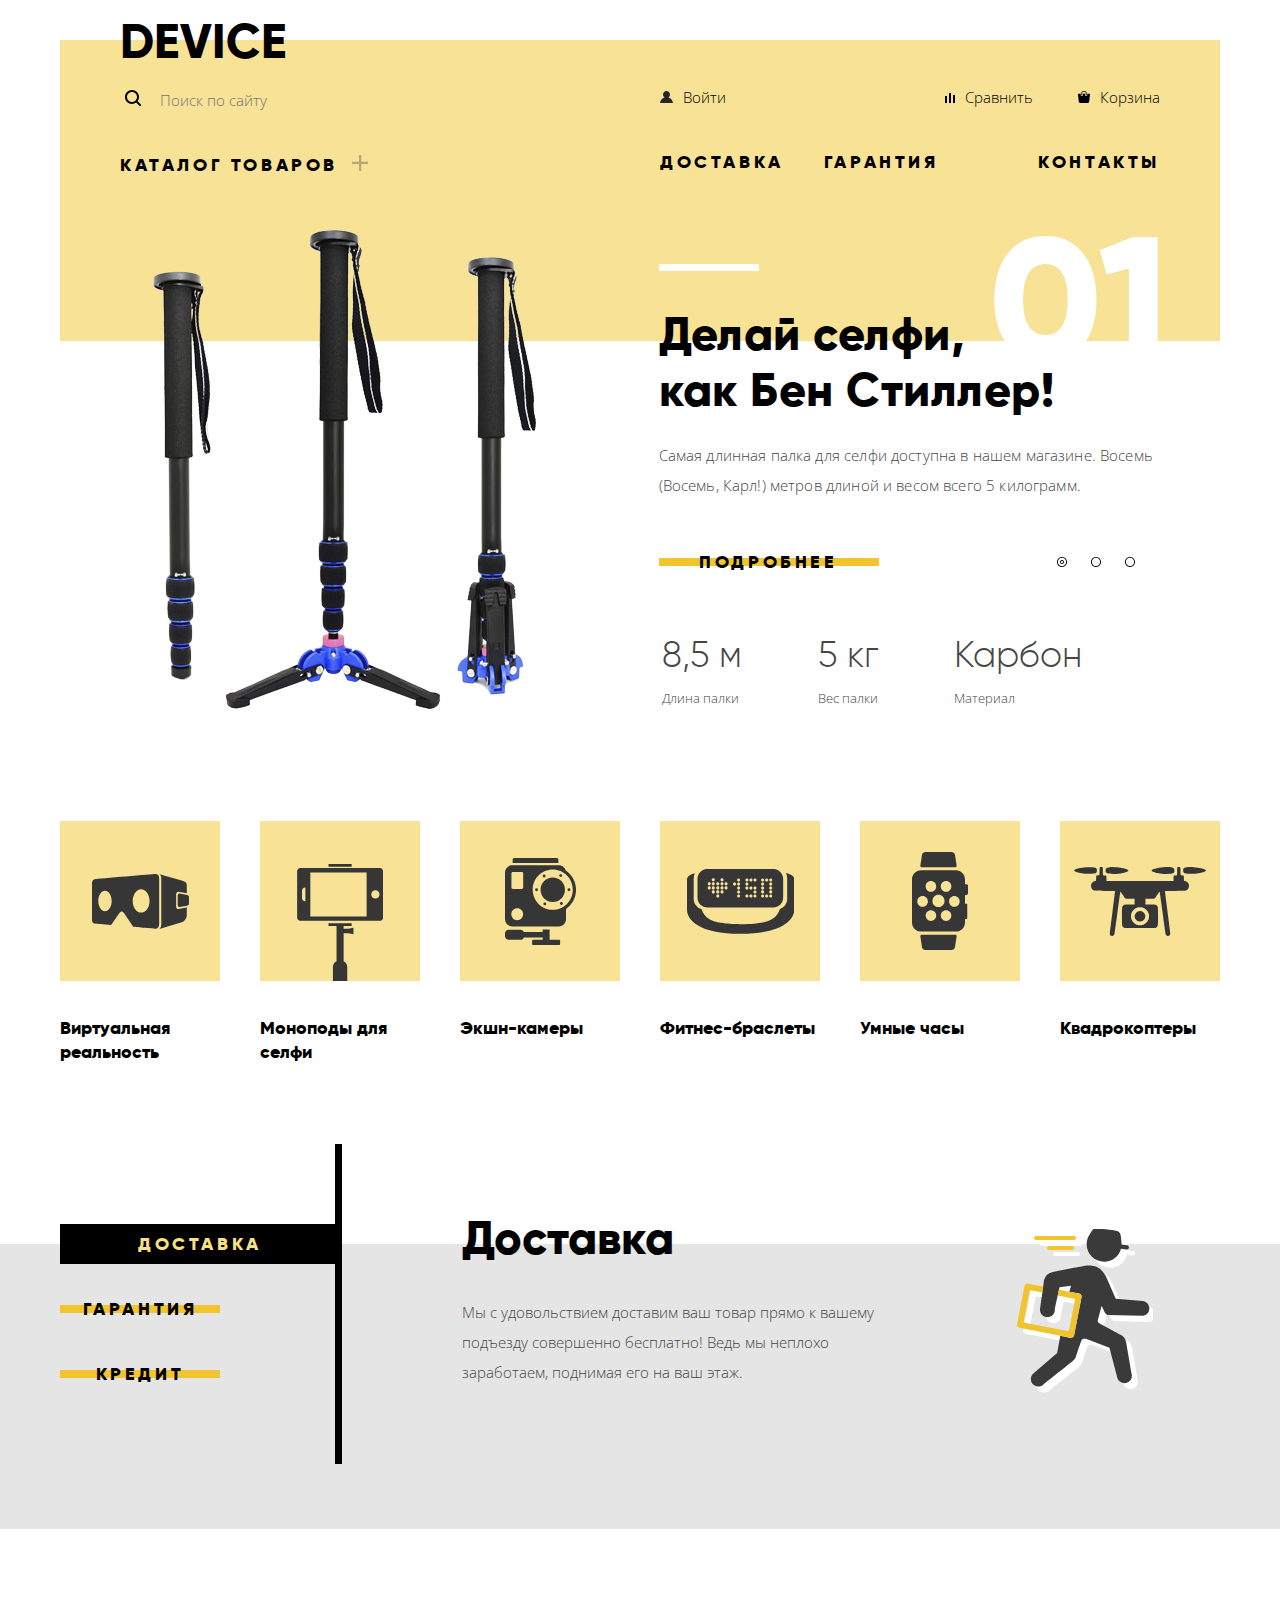
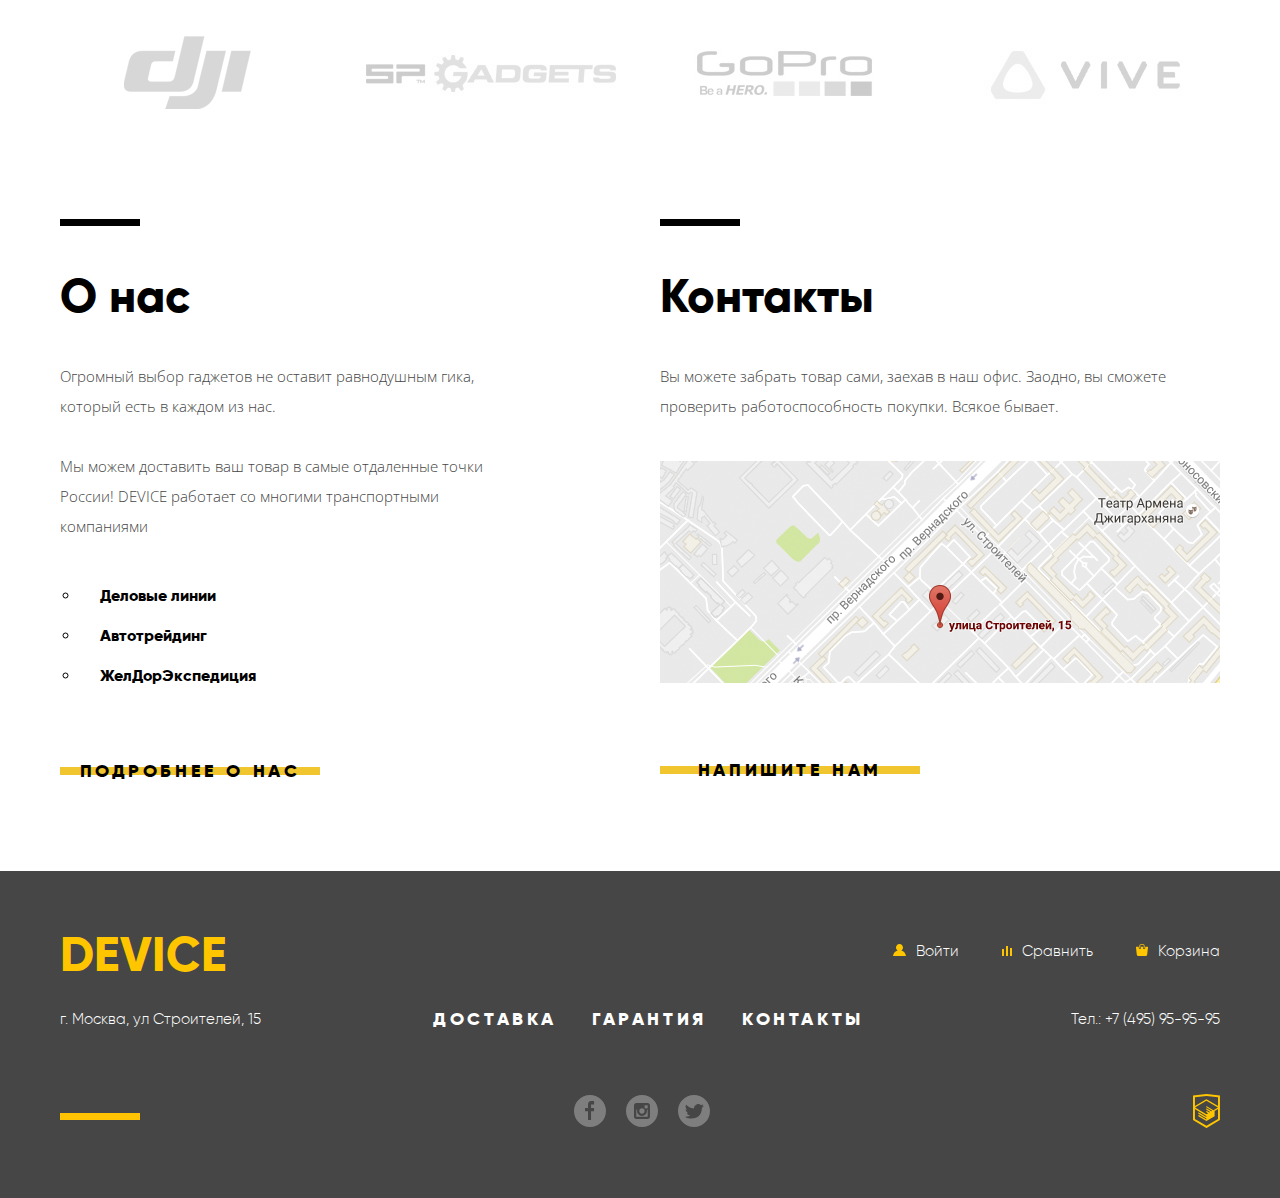
==== commit 85bf159e: "доступность меню и формы" ====
--- a/index.html
+++ b/index.html
@@ -6,7 +6,7 @@
     <title>HTML Academy: Девайс</title>
     <link href="https://fonts.googleapis.com/css?family=Open+Sans:300,400&amp;subset=cyrillic" rel="stylesheet">
     <link href="css/normalize.css" rel="stylesheet">
-    <link href="css/styles.min.css" rel="stylesheet">
+    <link href="css/styles.css" rel="stylesheet">
 </head>
 
 <body>
@@ -22,7 +22,7 @@
                     </div>
                 </form>
                 <section class="catalog">
-                    <h2 class="catalog-header">
+                    <h2 class="catalog-header" tabindex="0">
                         <span class="interactive">Каталог товаров</span>
                         <img src="img/menu/plus.png" alt="Раскрыть каталог" width="16" height="16" />
                     </h2>
@@ -284,7 +284,7 @@
                             <a class="interactive" href="#">
                                 <svg fill=#ffc600 version="1.1" xmlns="http://www.w3.org/2000/svg" xmlns:xlink="http://www.w3.org/1999/xlink" x="0px" y="0px"
                                          width="13px" height="12px" viewBox="0 0 13 12" enable-background="new 0 0 13 12" xml:space="preserve">
-                                    <path d="M0.032,12h12.937c-0.163-2.643-2.074-4.837-4.671-5.543C9.306,5.846,9.985,4.75,9.985,3.485
+                                <path d="M0.032,12h12.937c-0.163-2.643-2.074-4.837-4.671-5.543C9.306,5.846,9.985,4.75,9.985,3.485
                                         C9.985,1.561,8.425,0,6.5,0S3.015,1.561,3.015,3.485c0,1.264,0.68,2.361,1.688,2.972C2.106,7.163,0.194,9.357,0.032,12z"/>
                                 </svg>Войти
                             </a>
@@ -333,7 +333,7 @@
                             <a class="interactive" href="#contacts">Контакты</a>
                         </li>
                     </ul>
-                    <span>Тел.: +7(495)495-95-95</span>
+                    <span class="phone-number">Тел.: +7 (495) 95-95-95</span>
                 </div>
             </section>
             <section>
@@ -394,7 +394,7 @@
             <input class="modal-button interactive-button" type="submit" name="send" id="send-letter" value="Отправить">
         </form>
     </section>
-    <script src="../js/script.js"></script>
+    <script src="js/script.min.js"></script>
 </body>
 
 </html>
--- a/css/styles.css
+++ b/css/styles.css
@@ -0,0 +1,1913 @@
+@font-face {
+    font-family: "Gilroy";
+    src: url("../fonts/gilroyextrabold-webfont.eot");
+    src: url("../fonts/gilroyextrabold-webfont.eot?#iefix") format("embedded-opentype"),
+    url("../fonts/gilroyextrabold.woff2") format("woff2");
+    font-weight: 700;
+    font-style: normal;
+
+}
+
+@font-face {
+    font-family: "Gilroy";
+    src: url("../fonts/gilroylight-webfont.eot");
+    src: url("../fonts/gilroylight-webfont.eot?#iefix") format("embedded-opentype"),
+    url("../fonts/gilroylight.woff2") format("woff2");
+    font-weight: 300;
+    font-style: normal;
+
+}
+
+.visually-hidden {
+    visibility: hidden;
+    width: 0;
+    height: 0;
+    margin: 0;
+    padding: 0;
+    line-height: 0;
+}
+
+.ul-reset {
+    margin: 0;
+    padding: 0;
+    list-style: none;
+}
+
+body {
+    min-width: 1200px;
+    padding: 0;
+    font-family: "Gilroy", "Open Sans", sans-serif;
+    font-size: 15px;
+    line-height: 30px;
+    color: #000000;
+    background-color: #ffffff;
+}
+
+
+a {
+    text-decoration: none;
+    color: #000000;
+}
+
+.layout-fixed {
+    margin: 0 auto;
+    width: 1160px;
+    padding: 0 20px;
+}
+
+.logo {
+    font-size: 48px;
+    text-transform: uppercase;
+    font-weight: 700;
+    line-height: 48px;
+    letter-spacing: 0.01em;
+}
+
+.main-header {
+    padding-top: 40px;
+}
+
+.main-header .logo {
+    position: absolute;
+    display: block;
+    margin-left: 60px;
+    top: 18px;
+    z-index: 1;
+}
+
+.header-yellow-bg {
+    position: relative;
+    height: 186px;
+    background-color: #f7e296;
+    padding: 0 60px;
+    display: -webkit-box;
+    display: -ms-flexbox;
+    display: flex;
+    -webkit-box-pack: justify;
+    -ms-flex-pack: justify;
+    justify-content: space-between;
+
+}
+
+.header-right-block form {
+    line-height: 0;
+}
+
+.search-input {
+    width: 310px;
+    height: 50px;
+    font-family: "Open Sans", "Arial", sans-serif;
+    font-weight: 300;
+    color: rgba(0, 0, 0, 0.3);
+    border: none;
+    outline: none;
+    background: url(../img/menu/search.svg) no-repeat;
+    background-position: 5px 15px;
+    background-color: #f7e296;
+    padding-left: 40px;
+    margin-top: 35px;
+    padding-top: 0;
+    padding-bottom: 0;
+
+}
+
+.search-input:hover {
+    color: rgba(0, 0, 0, 0.6);
+}
+
+.input-form {
+    width: 440px;
+    height: 50px;
+}
+
+.input-form input:focus {
+    color: #000000;
+    border-bottom: 2px solid black;
+}
+
+.search-input:focus + input {
+    display: inline-block;
+    vertical-align: bottom;
+}
+
+.search-button {
+    width: 85px;
+    height: 50px;
+    border: 2px solid black;
+    background: none;
+    padding: 0;
+    margin-left: -4px;
+    display: none;
+    -webkit-box-sizing: border-box;
+    box-sizing: border-box;
+    outline: none;
+}
+
+.search-button:hover {
+    color: #ffffff;
+    background: #000000;
+}
+
+.search-button:active {
+    color: rgba(0, 0, 0, 0.3);
+    background: #000000;
+    display: inline-block;
+    vertical-align: bottom;
+}
+
+.catalog,
+.catalog-options,
+.user-navigation,
+.site-navigation {
+    list-style: none;
+}
+
+.catalog {
+    margin-top: 60px;
+}
+
+.catalog-header {
+    margin: 0;
+    font-family: "Gilroy", "Arial", sans-serif;
+    font-size: 18px;
+    text-transform: uppercase;
+    font-weight: 700;
+    letter-spacing: 0.2em;
+    width: 300px;
+}
+
+.catalog img {
+    margin-left: 5px;
+    opacity: 0.3;
+}
+
+.catalog-options {
+    width: 100%;
+    height: 130px;
+    background-color: #f7e296;
+    display: none;
+    margin-top: 30px;
+    position: absolute;
+    left: 0;
+    padding-left: 60px;
+    -webkit-box-sizing: border-box;
+    box-sizing: border-box;
+
+}
+
+.catalog-header:hover ~ .catalog-options,
+.catalog-header:focus ~ .catalog-options,
+.catalog-header:focus-within ~ .catalog-options {
+    display: -webkit-box;
+    display: -ms-flexbox;
+    display: flex;
+    z-index: 2;
+}
+
+.catalog-options ul {
+    font-family: "Open Sans", "Arial", sans-serif;
+    font-weight: 300;
+    width: 160px;
+    margin-right: 40px;
+}
+
+.catalog-options ul:first-child {
+    width: 200px;
+}
+
+.main-navigation {
+    width: 500px;
+    display: -webkit-box;
+    display: -ms-flexbox;
+    display: flex;
+    -webkit-box-orient: vertical;
+    -webkit-box-direction: normal;
+    -ms-flex-direction: column;
+    flex-direction: column;
+    margin-top: 50px;
+}
+
+
+.user-navigation,
+.site-navigation {
+    display: -webkit-box;
+    display: -ms-flexbox;
+    display: flex;
+
+}
+
+.user-navigation img {
+    margin-right: 10px;
+}
+
+.user-navigation li {
+    line-height: 15px;
+    font-family: "Open Sans", "Arial", sans-serif;
+    font-weight: 300;
+    -webkit-box-orient: horizontal;
+    -webkit-box-direction: reverse;
+    -ms-flex-direction: row-reverse;
+    flex-direction: row-reverse;
+}
+
+.user-navigation .login-link {
+    margin-right: auto;
+    margin-left: 0;
+}
+
+.user-navigation li {
+    margin-left: 45px;
+}
+
+.site-navigation {
+    font-family: "Gilroy", "Arial", sans-serif;
+    font-size: 18px;
+    text-transform: uppercase;
+    font-weight: 700;
+    letter-spacing: 0.2em;
+    margin-top: 42px;
+}
+
+.site-navigation li {
+    margin-right: 40px;
+}
+
+.site-navigation .contacts-nav {
+    margin-left: auto;
+    margin-right: 0;
+}
+
+.interactive:hover,
+.interactive:focus {
+    opacity: 0.6;
+}
+
+.interactive:active {
+    opacity: 0.3;
+}
+
+main {
+    position: relative;
+}
+
+/*Слайдер*/
+
+.slides {
+    min-height: 495px;
+    position: relative;
+    background-image: -webkit-linear-gradient(#f7e296 115px, white 115px);
+    background-image: -o-linear-gradient(#f7e296 115px, white 115px);
+    background-image: linear-gradient(#f7e296 115px, white 115px);
+}
+
+.slide-img {
+    width: 560px;
+}
+
+.slide1 {
+    display: -webkit-box;
+    display: -ms-flexbox;
+    display: flex;
+    -ms-flex-pack: distribute;
+    justify-content: space-around;
+}
+
+.slide1 img {
+    margin-left: 30px;
+}
+
+.slide1 .slide-info {
+    margin-top: 38px;
+}
+
+.slide1 .lead {
+    width: 398px;
+}
+
+.slide2 {
+    display: none;
+    -ms-flex-pack: distribute;
+    justify-content: space-around;
+}
+
+.slide2 img {
+    margin-top: 15px;
+    margin-left: 55px;
+}
+
+.slide2 .slide-info {
+    margin-top: 38px;
+    margin-left: 15px;
+}
+
+.slide2 .lead {
+    width: 260px;
+}
+
+.slide3 {
+    display: none;
+    -ms-flex-pack: distribute;
+    justify-content: space-around;
+}
+
+.slide3 img {
+    margin-top: 65px;
+}
+
+.slide3 .slide-info {
+    margin-top: 38px;
+    padding-right: 35px;
+}
+
+.bw-number {
+    position: absolute;
+    top: 60px;
+    right: 50px;
+    font-weight: 700;
+    font-size: 179px;
+    color: white;
+}
+
+
+.lead {
+    position: relative;
+    width: 505px;
+    font-weight: 700;
+    font-size: 47px;
+    line-height: 56px;
+    letter-spacing: 0.01em;
+    margin: 0;
+    padding: 0;
+}
+
+.slide-info {
+    width: 500px;
+}
+
+.slide-info::before {
+    content: "";
+    display: block;
+    width: 100px;
+    height: 7px;
+    background: white;
+    margin-bottom: 35px;
+}
+
+.slide-text {
+    font-family: "Open Sans", "Arial", sans-serif;
+    font-weight: 300;
+    color: #464646;
+    letter-spacing: 0.01em;
+    margin-top: 22px;
+    margin-bottom: 42px;
+}
+
+.promo-slider-table .options {
+    font-family: "Gilroy", "Arial", sans-serif;
+    font-size: 36px;
+    font-weight: 300;
+    color: #464646;
+}
+
+.options td {
+    padding-right: 70px;
+    padding-bottom: 10px;
+}
+
+.promo-slider-table {
+    width: 100%;
+}
+
+.promo-slider-table .property {
+    font-family: "Open Sans", "Arial", sans-serif;
+    font-size: 13px;
+    font-weight: 300;
+    color: #464646;
+
+}
+
+.slider-button {
+    display: block;
+    width: 220px;
+    font-size: 18px;
+    text-transform: uppercase;
+    font-weight: 700;
+    text-align: center;
+    color: #000000;
+    letter-spacing: 0.2em;
+    line-height: 40px;
+    background-image: -webkit-gradient(linear, left top, left bottom, color-stop(40%, transparent), color-stop(40%, #f0c52e), color-stop(60%, #f0c52e), color-stop(60%, transparent));
+    background-image: -webkit-linear-gradient(transparent 40%, #f0c52e 40%, #f0c52e 60%, transparent 60%);
+    background-image: -o-linear-gradient(transparent 40%, #f0c52e 40%, #f0c52e 60%, transparent 60%);
+    background-image: linear-gradient(transparent 40%, #f0c52e 40%, #f0c52e 60%, transparent 60%);
+    border: none;
+    padding: 0;
+    margin-bottom: 55px;
+}
+
+.radio-group {
+    display: inline-block;
+    position: absolute;
+    top: 320px;
+    right: 85px;
+    vertical-align: middle;
+}
+
+.radio-group input[type="radio"] {
+    display: none;
+}
+
+.radio-group input[type="radio"] + label::before {
+    content: "";
+    display: inline-block;
+    vertical-align: middle;
+    height: 10px;
+    width: 10px;
+    margin-left: 20px;
+    background-image: url("../img/promo_slider/slider-button-empty.svg");
+    background-size: cover;
+    background-repeat: no-repeat;
+}
+
+.radio-group input[type="radio"]:checked + label::before {
+    content: "";
+    display: inline-block;
+    vertical-align: middle;
+    height: 10px;
+    width: 10px;
+    margin-left: 20px;
+    background-image: url("../img/promo_slider/slider-button.svg");
+    background-size: cover;
+    background-repeat: no-repeat;
+}
+
+/*Популярные категории*/
+
+.popular {
+    margin-bottom: 80px;
+    margin-top: 100px;
+
+}
+
+.popular-wrapper {
+    display: -webkit-box;
+    display: -ms-flexbox;
+    display: flex;
+    -webkit-box-orient: horizontal;
+    -webkit-box-direction: normal;
+    -ms-flex-direction: row;
+    flex-direction: row;
+    -webkit-box-pack: justify;
+    -ms-flex-pack: justify;
+    justify-content: space-between;
+}
+
+.popular a {
+    width: 160px;
+    list-style: none;
+}
+
+.img-position img {
+    -ms-flex-item-align: end;
+    align-self: flex-end
+}
+
+.popular-image {
+    width: 160px;
+    height: 160px;
+    display: -webkit-box;
+    display: -ms-flexbox;
+    display: flex;
+    -webkit-box-pack: center;
+    -ms-flex-pack: center;
+    justify-content: center;
+    -webkit-box-align: center;
+    -ms-flex-align: center;
+    align-items: center;
+    background-color: #f7e296;
+    margin-bottom: 35px;
+}
+
+.popular h3 {
+    font-size: 18px;
+    font-weight: 700;
+    line-height: 24px;
+    margin: 0;
+    text-align: left;
+}
+
+.popular-image:hover,
+.popular-image:focus {
+    background-color: #f0c52e;
+
+}
+
+.tile:active img,
+.tile:active h3 {
+    opacity: 0.3;
+    color: rgba(0, 0, 0, 0.3);
+}
+
+
+
+/*Сервисы*/
+
+.services {
+    background-image: -webkit-linear-gradient(transparent 100px, #e5e5e5 100px);
+    background-image: -o-linear-gradient(transparent 100px, #e5e5e5 100px);
+    background-image: linear-gradient(transparent 100px, #e5e5e5 100px);
+    padding-bottom: 65px;
+}
+
+.services-content {
+    display: -webkit-box;
+    display: -ms-flexbox;
+    display: flex;
+    -webkit-box-orient: horizontal;
+    -webkit-box-direction: normal;
+    -ms-flex-direction: row;
+    flex-direction: row;
+}
+
+.services-navigation {
+    width: 275px;
+    min-height: 320px;
+    border-right: 7px solid black;
+}
+
+.services-navigation ul {
+    padding: 0;
+    margin-top: 80px;
+}
+
+.services-navigation li {
+    width: 160px;
+    list-style: none;
+    font-size: 18px;
+    text-transform: uppercase;
+    font-weight: 700;
+    text-align: center;
+    letter-spacing: 0.2em;
+    line-height: 40px;
+    background-image: -webkit-gradient(linear, left top, left bottom, color-stop(40%, transparent), color-stop(40%, #f0c52e), color-stop(60%, #f0c52e), color-stop(60%, transparent));
+    background-image: -webkit-linear-gradient(transparent 40%, #f0c52e 40%, #f0c52e 60%, transparent 60%);
+    background-image: -o-linear-gradient(transparent 40%, #f0c52e 40%, #f0c52e 60%, transparent 60%);
+    background-image: linear-gradient(transparent 40%, #f0c52e 40%, #f0c52e 60%, transparent 60%);
+    border: none;
+    cursor: pointer;
+    padding: 0;
+    margin-bottom: 25px;
+
+}
+
+.services-navigation li:first-of-type {
+    width: 280px;
+    background: #000000;
+    color: #f7e184;
+}
+
+.services-navigation li:hover {
+    background: #f0c52e;
+}
+
+.services-navigation li:active {
+    width: 280px;
+    background: #000000;
+    color: #f7e184;
+}
+
+.services-text {
+    width: 450px;
+    padding-left: 55px;
+    margin-left: 65px;
+    margin-top: 70px;
+}
+
+.services-text h3 {
+    margin: 0;
+    padding: 0;
+    font-weight: 700;
+    font-size: 47px;
+    line-height: 48px;
+    margin-bottom: 35px;
+}
+
+.services-text p {
+    font-family: "Open sans", "Arial", sans-serif;
+    font-weight: 300;
+    font-size: 15px;
+    color: #464646;
+}
+
+.delivery {
+    display: -webkit-box;
+    display: -ms-flexbox;
+    display: flex;
+}
+
+.delivery img {
+    margin-left: 105px;
+    margin-top: 85px
+}
+
+.warranty {
+    display: none;
+}
+
+.warranty img {
+    margin-left: 90px;
+    margin-top: 60px
+}
+
+.credit {
+    display: none;
+}
+
+.credit img {
+    margin-left: 80px;
+    margin-top: 60px
+}
+
+.credit p {
+    width: 425px;
+}
+
+/*Brands*/
+
+.brands {
+    padding: 80px 0;
+}
+
+.brands ul {
+    display: -webkit-box;
+    display: -ms-flexbox;
+    display: flex;
+    -webkit-box-pack: justify;
+    -ms-flex-pack: justify;
+    justify-content: space-between;
+    padding: 0;
+}
+
+.brands li {
+    list-style: none;
+}
+
+.brand a {
+    display: block;
+    width: 260px;
+    height: 100px;
+}
+
+.brand .dji {
+    background-image: url(../img/logotypes-black/logo-1.png);
+    opacity: 0.2;
+}
+
+.brands .dji:hover {
+    background-image: url(../img/logotypes_colored/logo-1.png);
+    opacity: 1;
+}
+
+.brands .sp-gadgets {
+    background: url(../img/logotypes-black/logo-2.png) no-repeat;
+    opacity: 0.2;
+}
+
+.brands .sp-gadgets:hover {
+    background-image: url(../img/logotypes_colored/logo-2.png);
+    opacity: 1;
+}
+
+.brands .go-pro {
+    background: url(../img/logotypes-black/logo-3.png) no-repeat;
+    opacity: 0.2;
+}
+
+.brands .go-pro:hover {
+    background-image: url(../img/logotypes_colored/logo-3.png);
+    opacity: 1;
+}
+
+.brands .vive {
+    background: url(../img/logotypes-black/logo-4.png) no-repeat;
+    opacity: 0.2;
+}
+
+.brands .vive:hover {
+    background-image: url(../img/logotypes_colored/logo-4.png);
+    opacity: 1;
+}
+
+
+/*О нас, Контакты*/
+
+.about-contacts {
+    display: -webkit-box;
+    display: -ms-flexbox;
+    display: flex;
+    -webkit-box-pack: justify;
+    -ms-flex-pack: justify;
+    justify-content: space-between;
+}
+
+.about-us::before,
+.contacts::before {
+    content: "";
+    display: block;
+    width: 80px;
+    height: 7px;
+    background: black;
+    margin-bottom: 55px;
+}
+
+.about-us h3,
+.contacts h3 {
+    font-weight: 700;
+    font-size: 47px;
+    margin: 0;
+    margin-bottom: 50px;
+}
+
+.about-us p,
+.contacts p {
+    font-family: "Open Sans", "Arial", sans-serif;
+    font-weight: 300;
+    color: #464646;
+    margin: 0;
+    margin-bottom: 30px;
+}
+
+.about-us {
+    width: 460px;
+}
+
+.contacts {
+    width: 560px;
+}
+
+.shipping-companies {
+    font-size: 16px;
+    font-weight: 700;
+    line-height: 40px;
+    padding: 0;
+    margin-top: 35px;
+    margin-left: 20px;
+    list-style-type: circle;
+    list-style-position: outside;
+}
+
+.shipping-companies li {
+    padding-left: 20px;
+}
+
+.about-contacts-btn {
+    display: block;
+    width: 260px;
+    font-size: 18px;
+    text-transform: uppercase;
+    font-weight: 700;
+    text-align: center;
+    color: #000000;
+    letter-spacing: 0.2em;
+    line-height: 40px;
+    background-image: -webkit-gradient(linear, left top, left bottom, color-stop(40%, transparent), color-stop(40%, #f0c52e), color-stop(60%, #f0c52e), color-stop(60%, transparent));
+    background-image: -webkit-linear-gradient(transparent 40%, #f0c52e 40%, #f0c52e 60%, transparent 60%);
+    background-image: -o-linear-gradient(transparent 40%, #f0c52e 40%, #f0c52e 60%, transparent 60%);
+    background-image: linear-gradient(transparent 40%, #f0c52e 40%, #f0c52e 60%, transparent 60%);
+    border: none;
+    padding: 0;
+    margin-top: 55px;
+    margin-bottom: 80px;
+}
+
+.contacts-map img {
+    margin-top: 10px;
+    margin-bottom: 2px;
+}
+
+/*Попапы*/
+
+@-webkit-keyframes bounce {
+    0% {
+        -webkit-transform: translateY(-2000px);
+        transform: translateY(-2000px);
+    }
+
+    70% {
+        -webkit-transform: translateY(30px);
+        transform: translateY(30px);
+    }
+
+    90% {
+        -webkit-transform: translateY(-10px);
+        transform: translateY(-10px);
+    }
+
+    100% {
+        -webkit-transform: translateY(0);
+        transform: translateY(0);
+    }
+}
+
+@keyframes bounce {
+    0% {
+        -webkit-transform: translateY(-2000px);
+        transform: translateY(-2000px);
+    }
+
+    70% {
+        -webkit-transform: translateY(30px);
+        transform: translateY(30px);
+    }
+
+    90% {
+        -webkit-transform: translateY(-10px);
+        transform: translateY(-10px);
+    }
+
+    100% {
+        -webkit-transform: translateY(0);
+        transform: translateY(0);
+    }
+}
+
+@-webkit-keyframes shake {
+    0%,
+    100% {
+        -webkit-transform: translateX(0);
+        transform: translateX(0);
+    }
+
+    10%,
+    30%,
+    50%,
+    70%,
+    90% {
+        -webkit-transform: translateX(-10px);
+        transform: translateX(-10px);
+    }
+
+    20%,
+    40%,
+    60%,
+    80% {
+        -webkit-transform: translateX(10px);
+        transform: translateX(10px);
+    }
+}
+
+@keyframes shake {
+    0%,
+    100% {
+        -webkit-transform: translateX(0);
+        transform: translateX(0);
+    }
+
+    10%,
+    30%,
+    50%,
+    70%,
+    90% {
+        -webkit-transform: translateX(-10px);
+        transform: translateX(-10px);
+    }
+
+    20%,
+    40%,
+    60%,
+    80% {
+        -webkit-transform: translateX(10px);
+        transform: translateX(10px);
+    }
+}
+
+
+.map-popup {
+    top: 190%;
+    left: 50%;
+    margin-left: -470px;
+    display: none;
+    line-height: 0;
+}
+
+.map-popup p {
+    position: absolute;
+    top: 0;
+    left: 0;
+    z-index: 1;
+    margin: 0;
+}
+
+.map-popup iframe {
+    position: relative;
+    z-index: 2;
+    border: none;
+}
+
+.modal {
+    position: absolute;
+    -webkit-box-shadow: 0 10px 20px 10px rgba(0, 0, 0, 0.2);
+    box-shadow: 0 10px 20px 10px rgba(0, 0, 0, 0.2);
+}
+
+.modal-write-us {
+    position: fixed;
+    top: 30%;
+    left: 50%;
+    margin-top: -50px;
+    margin-left: -425px;
+    padding: 100px 109px 80px 90px;
+    font-size: 18px;
+    font-weight: 700;
+    color: black;
+    display: none;
+    -webkit-box-orient: vertical;
+    -webkit-box-direction: normal;
+    -ms-flex-direction: column;
+    flex-direction: column;
+    background-color: white;
+
+}
+
+.modal-show {
+    display: block;
+    -webkit-animation: bounce 0.6s;
+    animation: bounce 0.6s;
+}
+
+.modal-error {
+    -webkit-animation: shake 0.6s;
+    animation: shake 0.6s;
+}
+
+.modal-close {
+    position: absolute;
+    right: 20px;
+    top: 30px;
+    width: 50px;
+    height: 50px;
+    background: #F7E296;
+    border: 1px solid #F7E296;
+    border-radius: 50%;
+    opacity: 0.5;
+    z-index: 3;
+}
+
+.modal-close:hover {
+    opacity: 1;
+}
+
+.modal-close:active {
+    opacity: 0.3;
+}
+
+.modal-close:before,
+.modal-close:after {
+    position: absolute;
+    top: 10px;
+    left: 23px;
+    content: " ";
+    height: 30px;
+    width: 3px;
+    background-color: white;
+
+}
+
+.modal-close:before {
+    -webkit-transform: rotate(45deg);
+    -ms-transform: rotate(45deg);
+    transform: rotate(45deg);
+}
+
+.modal-close:after {
+    -webkit-transform: rotate(-45deg);
+    -ms-transform: rotate(-45deg);
+    transform: rotate(-45deg);
+}
+
+.modal-row1 {
+    display: -webkit-box;
+    display: -ms-flexbox;
+    display: flex;
+    -webkit-box-pack: justify;
+    -ms-flex-pack: justify;
+    justify-content: space-between;
+}
+
+.form-group {
+    display: -webkit-box;
+    display: -ms-flexbox;
+    display: flex;
+    -webkit-box-orient: vertical;
+    -webkit-box-direction: normal;
+    -ms-flex-direction: column;
+    flex-direction: column;
+}
+
+.modal-row1 input {
+    width: 360px;
+    height: 50px;
+    margin-top: 15px;
+}
+
+.modal-row1 input:hover,
+.modal-row2 textarea:hover {
+    opacity: 0.8;
+}
+
+.modal-row1 input:focus,
+.modal-row2 textarea:focus {
+    background: white;
+    border: 3px solid #EFC52D;
+    outline: none;
+}
+
+.modal-row1 input:invalid,
+.modal-row2 textarea:invalid {
+    background: #ECB4B4;
+    opacity: 0.5;
+}
+
+.modal-row2 {
+    margin-top: 38px;
+}
+
+.modal-row2 textarea {
+    width: 760px;
+    height: 155px;
+    padding-top: 17px;
+    margin-top: 10px;
+    margin-bottom: 45px;
+}
+
+.modal-input {
+    font-family: "Open Sans", "Arial", sans-serif;
+    font-weight: 400;
+    font-size: 14px;
+    color: rgba(0, 0, 0, 0.4);
+    padding-left: 20px;
+    background-color: #E5E5E5;
+    border: 3px solid transparent;
+    opacity: 0.5;
+    -webkit-box-sizing: border-box;
+    box-sizing: border-box;
+}
+
+.modal-button {
+    width: 200px;
+    font-size: 18px;
+    text-transform: uppercase;
+    font-weight: 700;
+    text-align: center;
+    color: #000000;
+    letter-spacing: 0.2em;
+    line-height: 40px;
+    background-color: transparent;
+    background-image: -webkit-gradient(linear, left top, left bottom, color-stop(40%, transparent), color-stop(40%, #f0c52e), color-stop(60%, #f0c52e), color-stop(60%, transparent));
+    background-image: -webkit-linear-gradient(transparent 40%, #f0c52e 40%, #f0c52e 60%, transparent 60%);
+    background-image: -o-linear-gradient(transparent 40%, #f0c52e 40%, #f0c52e 60%, transparent 60%);
+    background-image: linear-gradient(transparent 40%, #f0c52e 40%, #f0c52e 60%, transparent 60%);
+    border: none;
+    padding: 0;
+}
+
+/*Footer*/
+
+.page-footer {
+
+    color: #ffffff;
+    background-color: #464646;
+    padding-top: 60px;
+    padding-bottom: 60px;
+}
+
+.page-footer section a:not(.logo) {
+    color: #ffffff;
+}
+
+.page-footer li {
+    list-style: none;
+}
+
+.footer-row .logo {
+    color: #ffc600;
+    line-height: 48px;
+}
+
+.footer-row {
+    display: -webkit-box;
+    display: -ms-flexbox;
+    display: flex;
+    -webkit-box-pack: justify;
+    -ms-flex-pack: justify;
+    justify-content: space-between;
+}
+
+.footer-row1 {
+    margin-bottom: 25px;
+
+}
+
+.footer-user-nav {
+    padding: 0;
+    margin: 0;
+    display: -webkit-box;
+    display: -ms-flexbox;
+    display: flex;
+}
+
+.footer-user-nav li {
+    margin-right: 43px;
+    margin-top: 5px;
+}
+
+.footer-user-nav svg {
+    margin-right: 10px;
+}
+
+.footer-user-nav .user-name {
+    margin-right: 15px;
+}
+
+.footer-user-nav .cart {
+    margin-right: 0;
+}
+
+.footer-row2 {
+    margin-bottom: 60px;
+}
+
+.footer-services,
+.footer-social {
+    padding: 0;
+    margin: 0;
+    display: -webkit-box;
+    display: -ms-flexbox;
+    display: flex;
+    -webkit-box-orient: horizontal;
+    -webkit-box-direction: normal;
+    -ms-flex-direction: row;
+    flex-direction: row;
+    -webkit-box-pack: justify;
+    -ms-flex-pack: justify;
+    justify-content: space-between;
+
+}
+
+.footer-services {
+    font-family: "Gilroy", "Arial", sans-serif;
+    text-transform: uppercase;
+    font-size: 18px;
+    font-weight: 700;
+    letter-spacing: 0.2em;
+
+}
+
+.footer-services li {
+    display: inline-block;
+    margin-right: 35px;
+    vertical-align: middle;
+}
+
+.footer-row3 {
+    -webkit-box-align: center;
+    -ms-flex-align: center;
+    align-items: center;
+}
+
+.footer-row3::before {
+    content: "";
+    width: 80px;
+    height: 7px;
+    background: #FFC303;
+}
+
+.footer-social {
+    margin-right: 30px;
+}
+
+.footer-social li {
+    margin-right: 20px;
+    display: inline-block;
+    vertical-align: middle;
+}
+
+
+
+.footer-social-img {
+    opacity: 0.3;
+}
+
+.footer-social-img:hover,
+.footer-social-img:focus {
+    opacity: 0.6;
+
+}
+
+.footer-social-img:active {
+    opacity: 0.1;
+}
+
+.phone-number {
+    text-decoration: none;
+}
+
+
+/*inner page*/
+
+.user-navigation .user-name {
+    margin-right: 20px;
+    margin-left: 0;
+}
+
+.user-navigation .logout {
+    margin-left: 0;
+    margin-right: auto;
+}
+
+.logout a {
+    color: rgba(0, 0, 0, 0.3);
+}
+
+.page-header {
+    margin-bottom: 42px;
+}
+
+.page-header h1 {
+    margin: 0;
+    padding: 0;
+    font-size: 47px;
+    font-weight: 700;
+    line-height: 48px;
+    letter-spacing: 0.01em;
+    margin-top: 35px;
+    margin-bottom: 22px;
+    margin-left: 60px;
+}
+
+.breadcrumbs {
+    margin-left: 60px;
+}
+
+.breadcrumbs li {
+    display: inline-block;
+    margin-right: 9px;
+    vertical-align: middle;
+}
+
+.breadcrumbs li + li::before {
+    content: "";
+    display: inline-block;
+    vertical-align: middle;
+    width: 4px;
+    height: 7px;
+    margin-right: 9px;
+    background-image: url(../img/nav-arrow.svg);
+    background-repeat: no-repeat;
+}
+
+.breadcrumbs li a {
+    color: rgba(0, 0, 0, 0.3);
+
+}
+
+.interactive-breadcrumbs:hover,
+.interactive-breadcrumbs:focus {
+    color: rgba(0, 0, 0, 0.6);
+
+}
+
+.interactive-breadcrumbs:active {
+    opacity: 0.1;
+}
+
+.page-content {
+    display: -webkit-box;
+    display: -ms-flexbox;
+    display: flex;
+    -webkit-box-orient: vertical;
+    -webkit-box-direction: normal;
+    -ms-flex-direction: column;
+    flex-direction: column;
+}
+
+/*разметка фона по градиентам*/
+
+.container {
+    display: -webkit-box;
+    display: -ms-flexbox;
+    display: flex;
+}
+
+.left {
+    width: 29%
+}
+
+.right {
+    width: 67%;
+    padding-left: 70px;
+}
+
+.top-row {
+    background-image: -webkit-gradient(linear, left top, right top, color-stop(50%, #dbdbdb), color-stop(50%, #ebebeb));
+    background-image: -webkit-linear-gradient(left, #dbdbdb 50%, #ebebeb 50%);
+    background-image: -o-linear-gradient(left, #dbdbdb 50%, #ebebeb 50%);
+    background-image: linear-gradient(to right, #dbdbdb 50%, #ebebeb 50%)
+}
+
+.bottom-row {
+    background-image: -webkit-gradient(linear, left top, right top, color-stop(50%, #efefef), color-stop(50%, white));
+    background-image: -webkit-linear-gradient(left, #efefef 50%, white 50%);
+    background-image: -o-linear-gradient(left, #efefef 50%, white 50%);
+    background-image: linear-gradient(to right, #efefef 50%, white 50%)
+}
+
+.grey-row {
+    background: #ebebeb;
+}
+
+.white-row {
+    background: white;
+}
+
+/*Фильтр*/
+
+.filter {
+    padding: 0;
+    margin: 0;
+    padding-left: 60px
+}
+
+.left h2,
+.sort h2 {
+    font-weight: 700;
+    font-size: 16px;
+    line-height: 70px;
+    text-transform: uppercase;
+    letter-spacing: 0.2em;
+    margin: 0;
+}
+
+.left h2 {
+    margin-left: 60px;
+}
+
+.filter-content {
+    padding-top: 70px;
+    padding-right: 70px;
+
+}
+
+.filter-item h3 {
+    padding: 0;
+    margin: 0;
+    font-size: 18px;
+    font-weight: 700;
+    margin-bottom: 25px;
+}
+
+.item-color::before,
+.bluetooth::before,
+.item-price::before {
+    content: "";
+    display: block;
+    width: 200px;
+    height: 2px;
+    background: black;
+    margin-bottom: 7px;
+}
+
+.filter-item label {
+    font-family: "Open Sans", "Arial", sans-serif;
+    font-weight: 300;
+    font-size: 14px;
+    line-height: 23px;
+    cursor: pointer;
+    margin-bottom: 15px;
+}
+
+.price-controls {
+    cursor: pointer;
+}
+
+.price-controls label {
+    display: inline-block;
+    vertical-align: bottom;
+    font-size: 14px;
+    line-height: 38px;
+    vertical-align: top;
+    cursor: pointer;
+    font-weight: 300;
+    color: rgba(0, 0, 0, 0.2)
+}
+
+.price-controls .min-price,
+.price-controls .max-price {
+    width: 85px;
+
+}
+
+.price-controls input {
+    width: 50px;
+    margin: 0;
+    color: inherit;
+    font: inherit;
+    background: none;
+    border: none;
+}
+
+.range-controls {
+    position: relative;
+    margin-top: 30px;
+}
+
+.range-controls .scale {
+    height: 2px;
+    background: #DADADA;
+}
+
+.range-controls .bar {
+    width: 55%;
+    height: 2px;
+    background: #8FC72F;
+}
+
+.range-toggle {
+    position: absolute;
+    top: -9px;
+    width: 4px;
+    height: 4px;
+
+    background: #ababab;
+    border: 8px solid #ffffff;
+    border-radius: 50%;
+    -webkit-box-shadow: 0 2px 1px 0 rgba(0, 1, 1, 0.2);
+    box-shadow: 0 2px 1px 0 rgba(0, 1, 1, 0.2);
+    cursor: pointer;
+}
+
+.range-toggle-min {
+    left: -5px;
+}
+
+.range-toggle-max {
+    left: 55%;
+}
+
+/*Фильтр цвета*/
+
+.item-color {
+    margin-top: 12px;
+}
+
+.item-color label,
+.bluetooth label {
+    display: -webkit-box;
+    display: -ms-flexbox;
+    display: flex;
+    -webkit-box-orient: horizontal;
+    -webkit-box-direction: normal;
+    -ms-flex-direction: row;
+    flex-direction: row;
+    -webkit-box-align: center;
+    -ms-flex-align: center;
+    align-items: center;
+}
+
+.color-input,
+.bluetooth-input {
+    display: none;
+}
+
+.item-color label:before {
+    content: "";
+    display: inline-block;
+    vertical-align: middle;
+    height: 23px;
+    width: 27px;
+    margin-right: 10px;
+    background-image: url(../img/checkbox-off.svg);
+    background-repeat: no-repeat;
+}
+
+.color-input:checked + label:before {
+    content: "";
+    width: 27px;
+    height: 23px;
+    margin-right: 10px;
+    background-image: url("../img/checkbox-on.svg");
+    background-repeat: no-repeat;
+}
+
+.color-input:disabled + label:before {
+    content: "";
+    height: 23px;
+    width: 27px;
+    margin-right: 10px;
+    background-image: url(../img/checkbox-on.svg);
+    background-repeat: no-repeat;
+    opacity: 0.25;
+}
+
+.color-input:disabled + label:before {
+    content: "";
+    display: inline-block;
+    vertical-align: middle;
+    height: 23px;
+    width: 27px;
+    margin-right: 10px;
+    background-image: url(../img/checkbox-off.svg);
+    background-repeat: no-repeat;
+    opacity: 0.25;
+}
+
+/*Фильтр Bluetooth*/
+
+.bluetooth {
+    margin-top: 45px;
+}
+
+.bluetooth label:before {
+    content: "";
+    display: inline-block;
+    vertical-align: middle;
+    height: 27px;
+    width: 27px;
+    margin-right: 10px;
+    background-image: url("../img/radio-off.svg");
+    background-repeat: no-repeat;
+}
+
+.bluetooth-input:checked + label:before {
+    content: "";
+    display: inline-block;
+    vertical-align: middle;
+    height: 27px;
+    width: 27px;
+    margin-right: 10px;
+    background-image: url("../img/radio-on.svg");
+    background-repeat: no-repeat;
+}
+
+.bluetooth-input:disabled + label:before {
+    content: "";
+    display: inline-block;
+    vertical-align: middle;
+    height: 27px;
+    width: 27px;
+    margin-right: 10px;
+    background-image: url(../img/radio-off.svg);
+    background-repeat: no-repeat;
+    opacity: 0.25;
+}
+
+.interactive-filter input:hover,
+.interactive-filter:focus {
+    opacity: 0.6;
+
+}
+
+.interactive-filter:active {
+    opacity: 1;
+}
+
+.filter-button {
+    display: block;
+    width: 200px;
+    font-size: 18px;
+    text-transform: uppercase;
+    font-weight: 700;
+    text-align: center;
+    color: #000000;
+    letter-spacing: 0.2em;
+    line-height: 40px;
+    background-color: transparent;
+    background-image: -webkit-gradient(linear, left top, left bottom, color-stop(40%, transparent), color-stop(40%, #f0c52e), color-stop(60%, #f0c52e), color-stop(60%, transparent));
+    background-image: -webkit-linear-gradient(transparent 40%, #f0c52e 40%, #f0c52e 60%, transparent 60%);
+    background-image: -o-linear-gradient(transparent 40%, #f0c52e 40%, #f0c52e 60%, transparent 60%);
+    background-image: linear-gradient(transparent 40%, #f0c52e 40%, #f0c52e 60%, transparent 60%);
+    border: none;
+    padding: 0;
+    margin-top: 30px;
+}
+
+/* :hover, :focus, :active для кнопок */
+
+.interactive-button:hover,
+.interactive-button:focus {
+    background: #f0c52e;
+    color: rgba(0, 0, 0, 0.6);
+
+}
+
+.interactive-button:active {
+    color: rgba(0, 0, 0, 0.3);
+}
+
+
+/* Сортировка */
+
+.sort {
+    display: -webkit-box;
+    display: -ms-flexbox;
+    display: flex;
+    -webkit-box-orient: horizontal;
+    -webkit-box-direction: normal;
+    -ms-flex-direction: row;
+    flex-direction: row;
+    -webkit-box-align: baseline;
+    -ms-flex-align: baseline;
+    align-items: baseline;
+
+}
+
+.sort h2 {
+    margin-right: 60px;
+
+}
+
+.sort-items {
+    display: -webkit-box;
+    display: -ms-flexbox;
+    display: flex;
+    -webkit-box-pack: justify;
+    -ms-flex-pack: justify;
+    justify-content: space-between;
+
+}
+
+.sort-item a {
+    font-family: "Open Sans", "Arial", sans-serif;
+    font-weight: 400;
+    font-size: 14px;
+    color: rgb(0, 0, 0);
+    opacity: 0.3;
+    margin-right: 27px;
+}
+
+.arrows {
+    margin-left: auto;
+    cursor: pointer;
+}
+
+.arrow {
+    margin-left: 13px;
+    opacity: 0.3;
+
+}
+
+
+.interactive-sort:hover,
+.interactive-sort:focus {
+    opacity: 0.6;
+
+}
+
+.interactive-sort:active {
+    opacity: 1;
+}
+
+/* Продукты */
+
+.items {
+    padding-top: 70px;
+    padding-bottom: 77px;
+
+
+}
+
+.items ul {
+    display: -webkit-box;
+    display: -ms-flexbox;
+    display: flex;
+    -webkit-box-orient: horizontal;
+    -webkit-box-direction: normal;
+    -ms-flex-direction: row;
+    flex-direction: row;
+    -ms-flex-wrap: wrap;
+    flex-wrap: wrap;
+}
+
+.item {
+    display: -webkit-box;
+    display: -ms-flexbox;
+    display: flex;
+    -webkit-box-orient: vertical;
+    -webkit-box-direction: normal;
+    -ms-flex-direction: column;
+    flex-direction: column;
+    position: relative;
+    margin-bottom: 40px;
+
+}
+
+.item:nth-child(2n + 1) {
+    margin-right: 40px;
+}
+
+.item-subscribe {
+    display: -webkit-box;
+    display: -ms-flexbox;
+    display: flex;
+    margin-top: 35px;
+}
+
+.item-title {
+    width: 260px;
+    font-weight: 700;
+    font-size: 18px;
+    color: #000000;
+    line-height: 24px;
+
+}
+
+.price {
+    font-weight: 300;
+    font-size: 16px;
+    color: #464646;
+    margin-left: auto;
+}
+
+.item-new:before {
+    content: "new";
+    position: absolute;
+    top: 30px;
+    right: 30px;
+    width: 60px;
+    height: 60px;
+    text-transform: uppercase;
+    border: 2px solid black;
+    border-radius: 50%;
+    font-size: 14px;
+    font-weight: 700;
+    color: black;
+    line-height: 60px;
+    opacity: 0.2;
+    text-align: center;
+}
+
+.item-background {
+    width: 358px;
+    color: #000000;
+    text-align: center;
+    padding-top: 180px;
+    padding-bottom: 140px;
+    position: absolute;
+    top: 0;
+    display: none;
+}
+
+.in-cart {
+    font-weight: 700;
+    font-size: 18px;
+    text-transform: uppercase;
+    display: block;
+    width: 200px;
+    text-align: center;
+    letter-spacing: 0.2em;
+    line-height: 40px;
+    background-image: -webkit-gradient(linear, left top, left bottom, color-stop(40%, transparent), color-stop(40%, #f0c52e), color-stop(60%, #f0c52e), color-stop(60%, transparent));
+    background-image: -webkit-linear-gradient(transparent 40%, #f0c52e 40%, #f0c52e 60%, transparent 60%);
+    background-image: -o-linear-gradient(transparent 40%, #f0c52e 40%, #f0c52e 60%, transparent 60%);
+    background-image: linear-gradient(transparent 40%, #f0c52e 40%, #f0c52e 60%, transparent 60%);
+    margin: 0 auto;
+
+}
+
+.in-compare {
+    font-family: "Open Sans", "Arial", sans-serif;
+    font-weight: 300;
+    font-size: 13px;
+    color: rgba(0, 0, 0, 0.5)
+}
+
+.interactive-compare:hover,
+.interactive-compare:focus {
+    color: rgb(0, 0, 0);
+
+}
+
+.interactive-compare:active {
+    color: rgba(0, 0, 0, 0.2)
+}
+
+.item:hover img {
+    cursor: pointer;
+    opacity: 0.7;
+}
+
+.item:hover .item-background {
+    cursor: pointer;
+    display: block;
+}
+
+.paginator {
+    display: -webkit-box;
+    display: -ms-flexbox;
+    display: flex;
+    background: #EFEFEF;
+    -webkit-box-pack: justify;
+    -ms-flex-pack: justify;
+    justify-content: space-between;
+    -webkit-box-align: center;
+    -ms-flex-align: center;
+    align-items: center;
+    letter-spacing: 0.2em;
+    margin-top: -5px;
+
+}
+
+.backward {
+    margin-right: auto;
+}
+
+.forward {
+    margin-left: auto;
+}
+
+.page {
+    margin-right: 30px;
+}
+
+.paginator a {
+    font-family: "Gilroy", "Arial", sans-serif;
+    font-weight: 700;
+    text-transform: uppercase;
+    color: rgba(0, 0, 0, 0.3);
+    -webkit-box-align: end;
+    -ms-flex-align: end;
+    align-items: flex-end;
+    cursor: pointer;
+}
+
+.pages .page:first-child {
+    color: black;
+}
+
+.paginator .interactive-go {
+    color: rgb(0, 0, 0);
+}
+
+.interactive-page:hover,
+.interactive-page:focus {
+    color: rgba(0, 0, 0, 0.6);
+
+}
+
+.interactive-page:active {
+    color: rgb(0, 0, 0);
+}
+
+.interactive-go {
+    padding: 20px 30px;
+}
+
+.interactive-go:active {
+    opacity: 0.3;
+    background-color: #d9d9d9;
+
+}
+
+.interactive-go:hover {
+    background-color: #d9d9d9;
+}
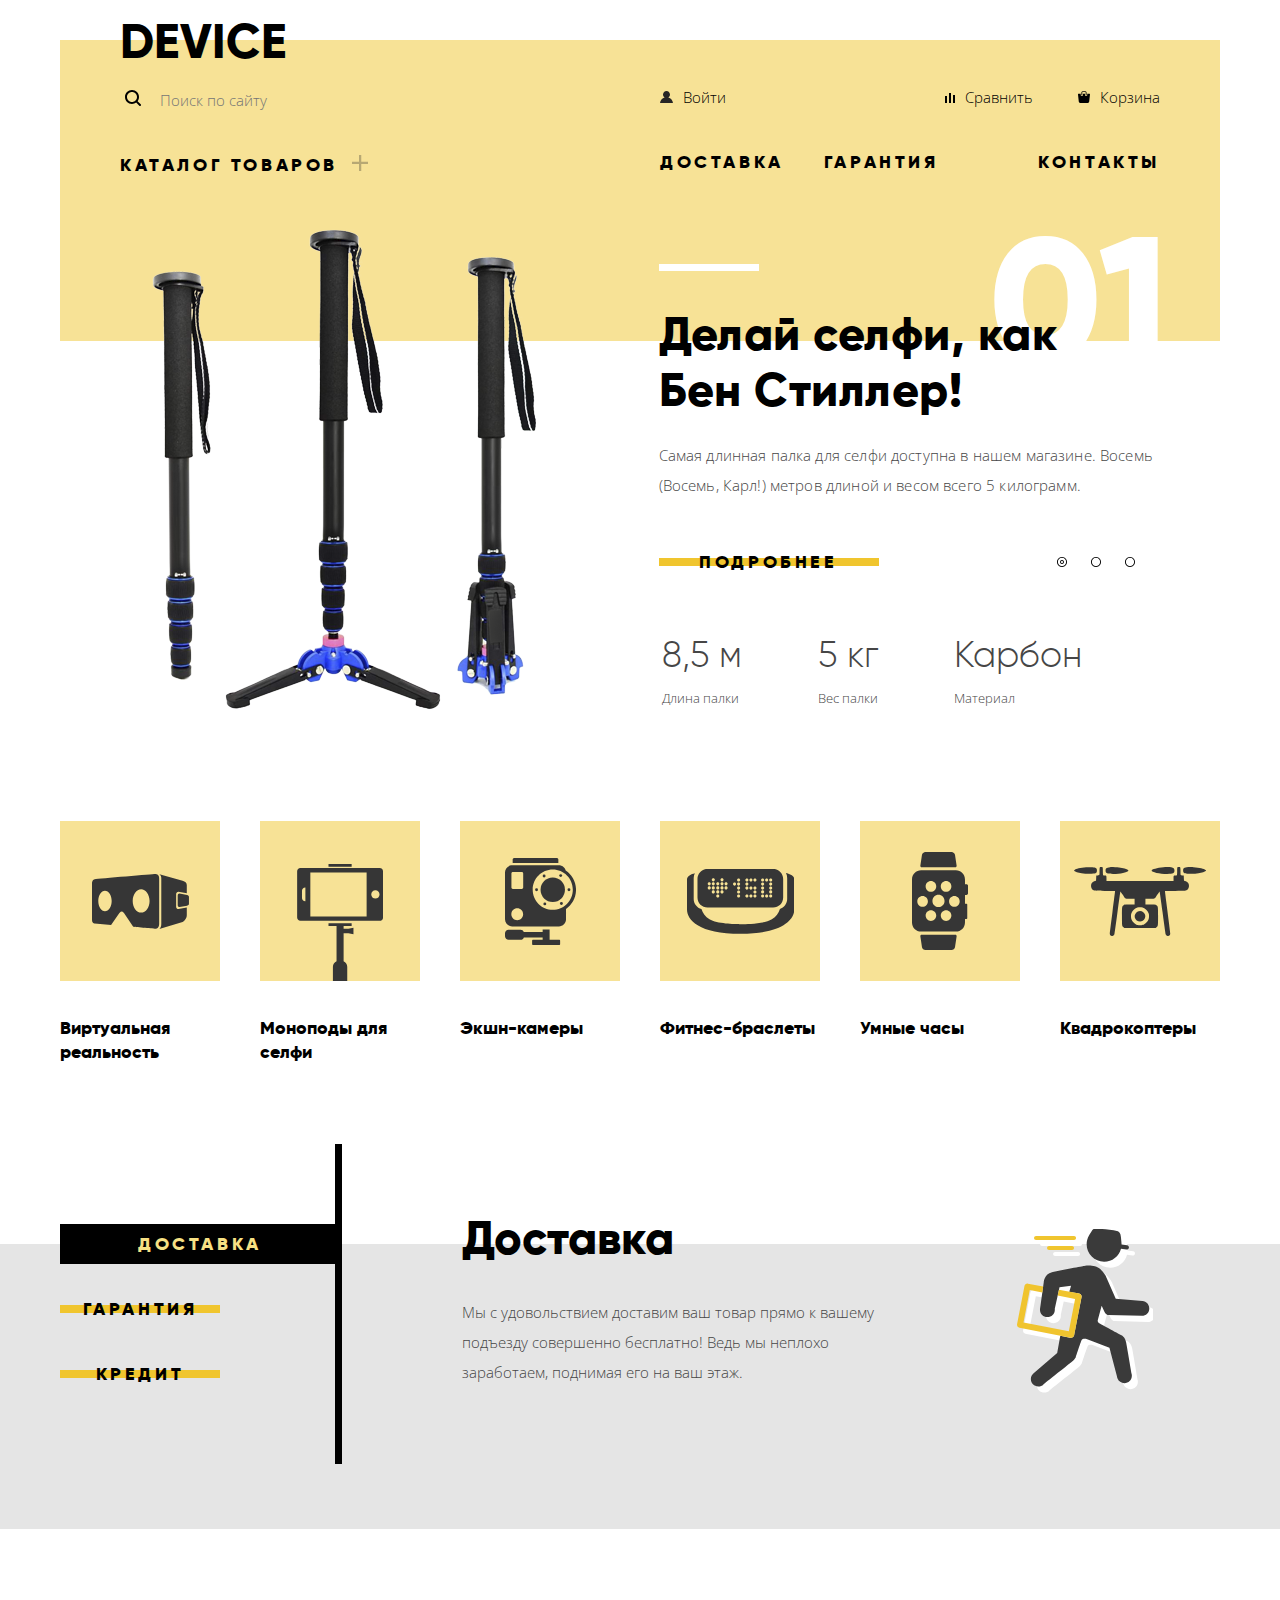
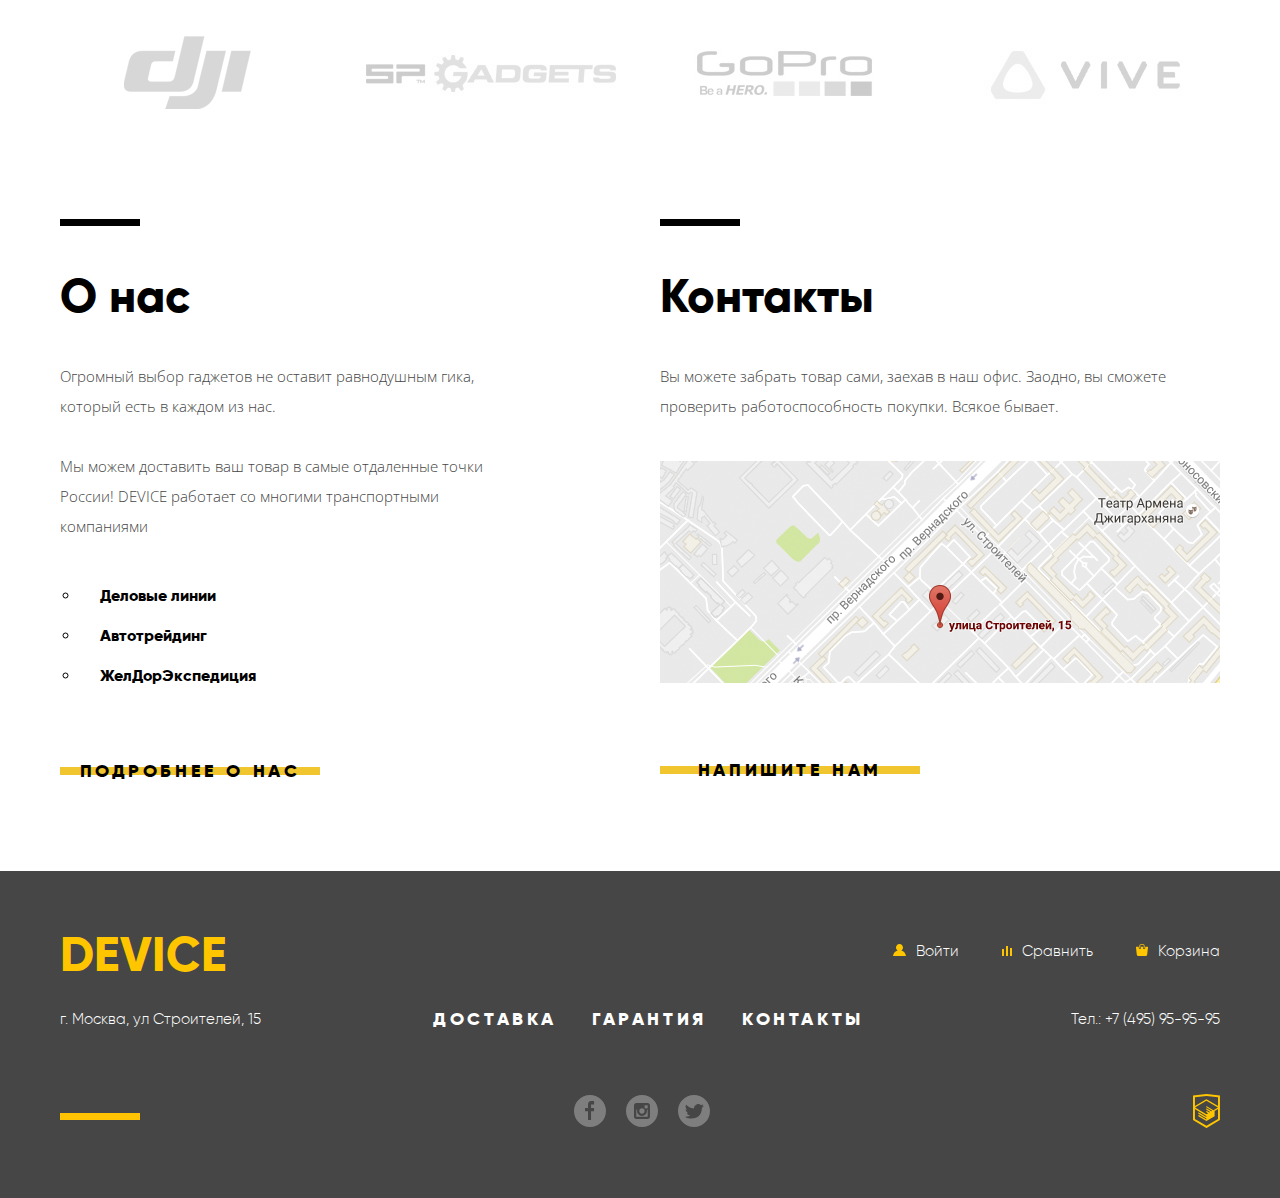
==== commit e8a2b121: "фокус на форме" ====
--- a/index.html
+++ b/index.html
@@ -394,7 +394,7 @@
             <input class="modal-button interactive-button" type="submit" name="send" id="send-letter" value="Отправить">
         </form>
     </section>
-    <script src="js/script.min.js"></script>
+    <script src="js/script.js"></script>
 </body>
 
 </html>
--- a/css/styles.css
+++ b/css/styles.css
@@ -321,7 +321,7 @@
 }
 
 .slide1 .lead {
-    width: 398px;
+    width: 399px;
 }
 
 .slide2 {
@@ -609,7 +609,9 @@
 .services-navigation li:hover {
     background: #f0c52e;
 }
-
+.services-navigation li:first-of-type:hover{
+    background:#000000;
+}
 .services-navigation li:active {
     width: 280px;
     background: #000000;
@@ -1394,7 +1396,7 @@
 
 .filter-content {
     padding-top: 70px;
-    padding-right: 70px;
+    padding-right: 60px;
 
 }
 
@@ -1497,7 +1499,9 @@
 /*Фильтр цвета*/
 
 .item-color {
-    margin-top: 12px;
+    margin-top: 14px;
+    border:none;
+    padding: 0;
 }
 
 .item-color label,
@@ -1513,10 +1517,15 @@
     -ms-flex-align: center;
     align-items: center;
 }
-
+/*
 .color-input,
 .bluetooth-input {
-    display: none;
+  display: none;
+}*/
+
+.visually-hidden-input{
+    opacity: 0;
+    position: absolute;
 }
 
 .item-color label:before {
@@ -1601,13 +1610,13 @@
     opacity: 0.25;
 }
 
-.interactive-filter input:hover,
-.interactive-filter:focus {
+.interactive-input:hover~label:before{
     opacity: 0.6;
-
-}
-
-.interactive-filter:active {
+}
+.interactive-input:focus~label:before{
+    outline:-webkit-focus-ring-color auto 5px;
+}
+.interactive-input:active~label:before {
     opacity: 1;
 }
 
@@ -1676,13 +1685,27 @@
 
 }
 
-.sort-item a {
+.sort-item a{
     font-family: "Open Sans", "Arial", sans-serif;
     font-weight: 400;
     font-size: 14px;
+    color: rgba(0, 0, 0, 0.3);
+    margin-right: 27px;
+}
+ .by-price a{
     color: rgb(0, 0, 0);
-    opacity: 0.3;
-    margin-right: 27px;
+}
+
+.interactive-sort:hover,
+.interactive-sort:focus {
+    color: rgba(0, 0, 0, 0.6);
+}
+ .by-price a:hover,
+.interactive-sort:focus{
+    color: rgb(0, 0, 0);
+}s
+.interactive-sort:active {
+    color: rgb(0, 0, 0);
 }
 
 .arrows {
@@ -1695,17 +1718,15 @@
     opacity: 0.3;
 
 }
-
-
-.interactive-sort:hover,
-.interactive-sort:focus {
+.interactive-arrow:hover,
+.interactive-arrow:focus {
     opacity: 0.6;
-
-}
-
-.interactive-sort:active {
+}
+
+.interactive-arrow:active {
     opacity: 1;
 }
+
 
 /* Продукты */
 
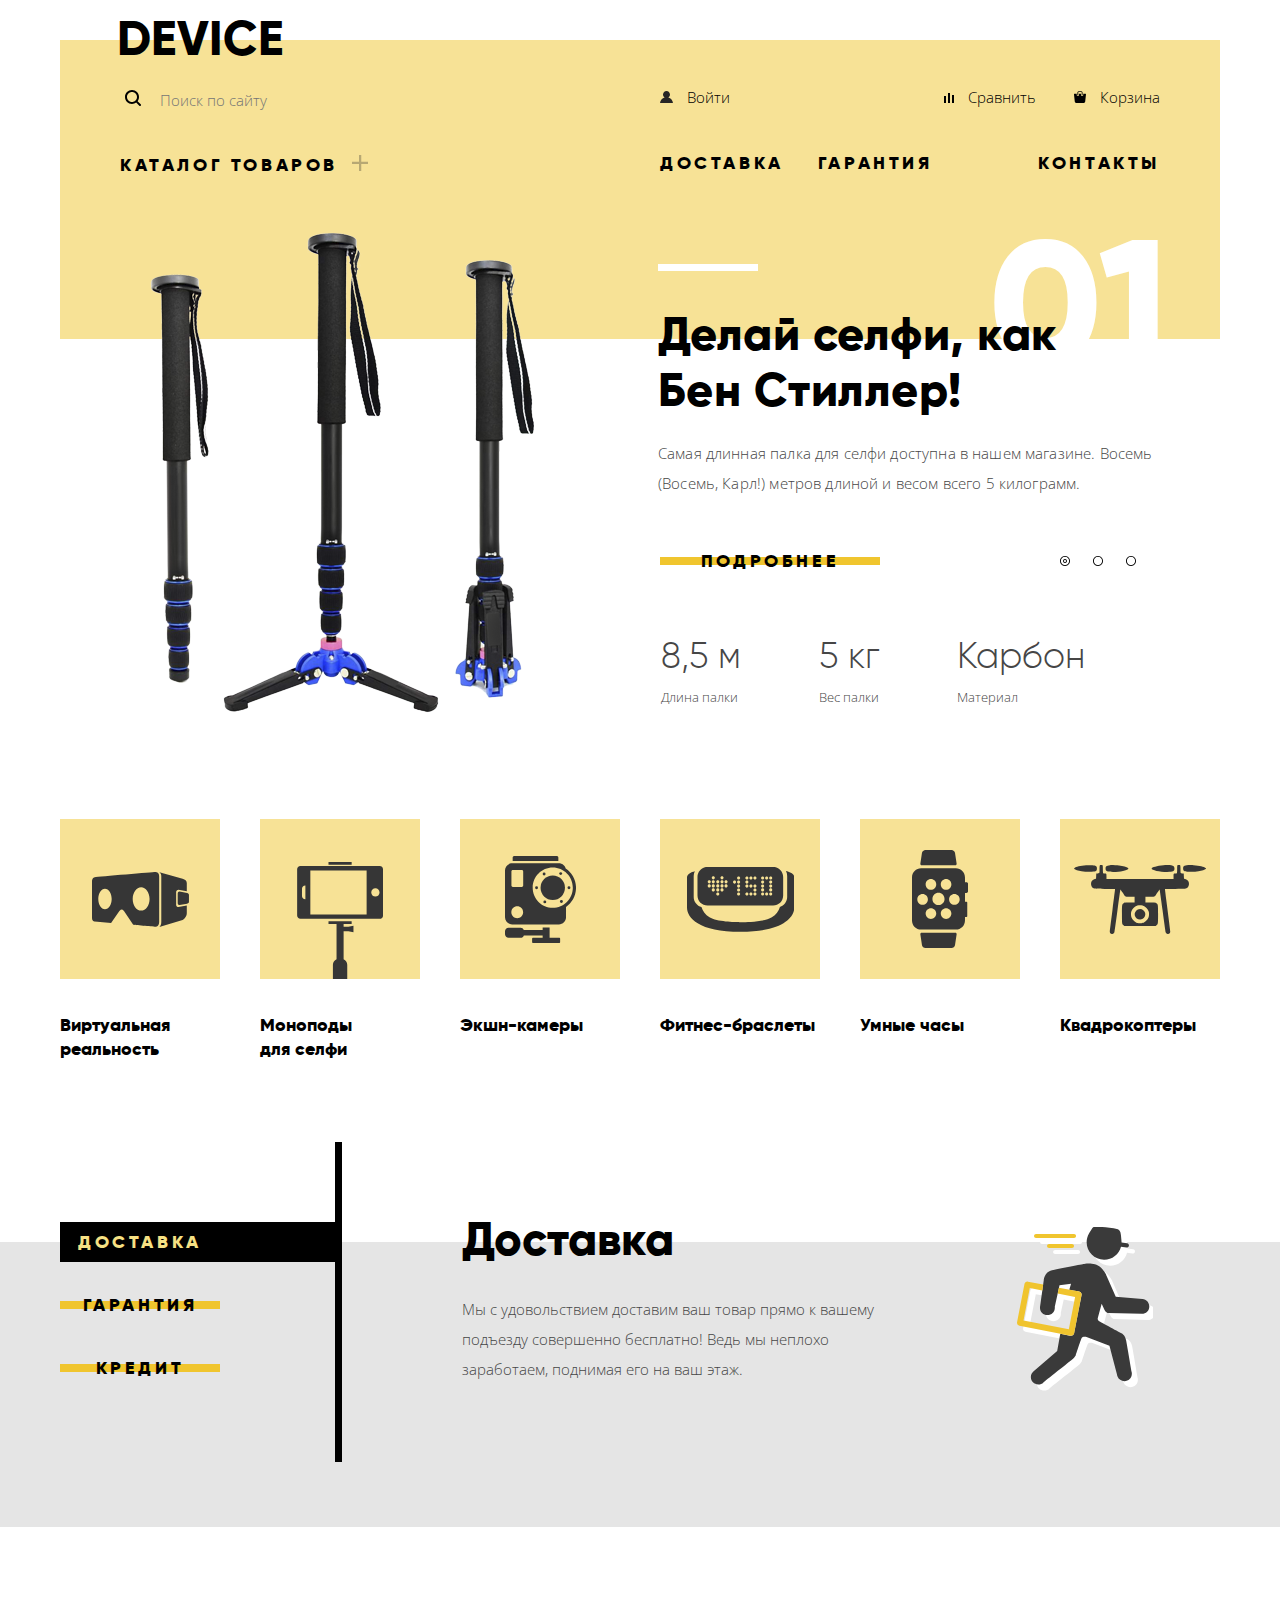
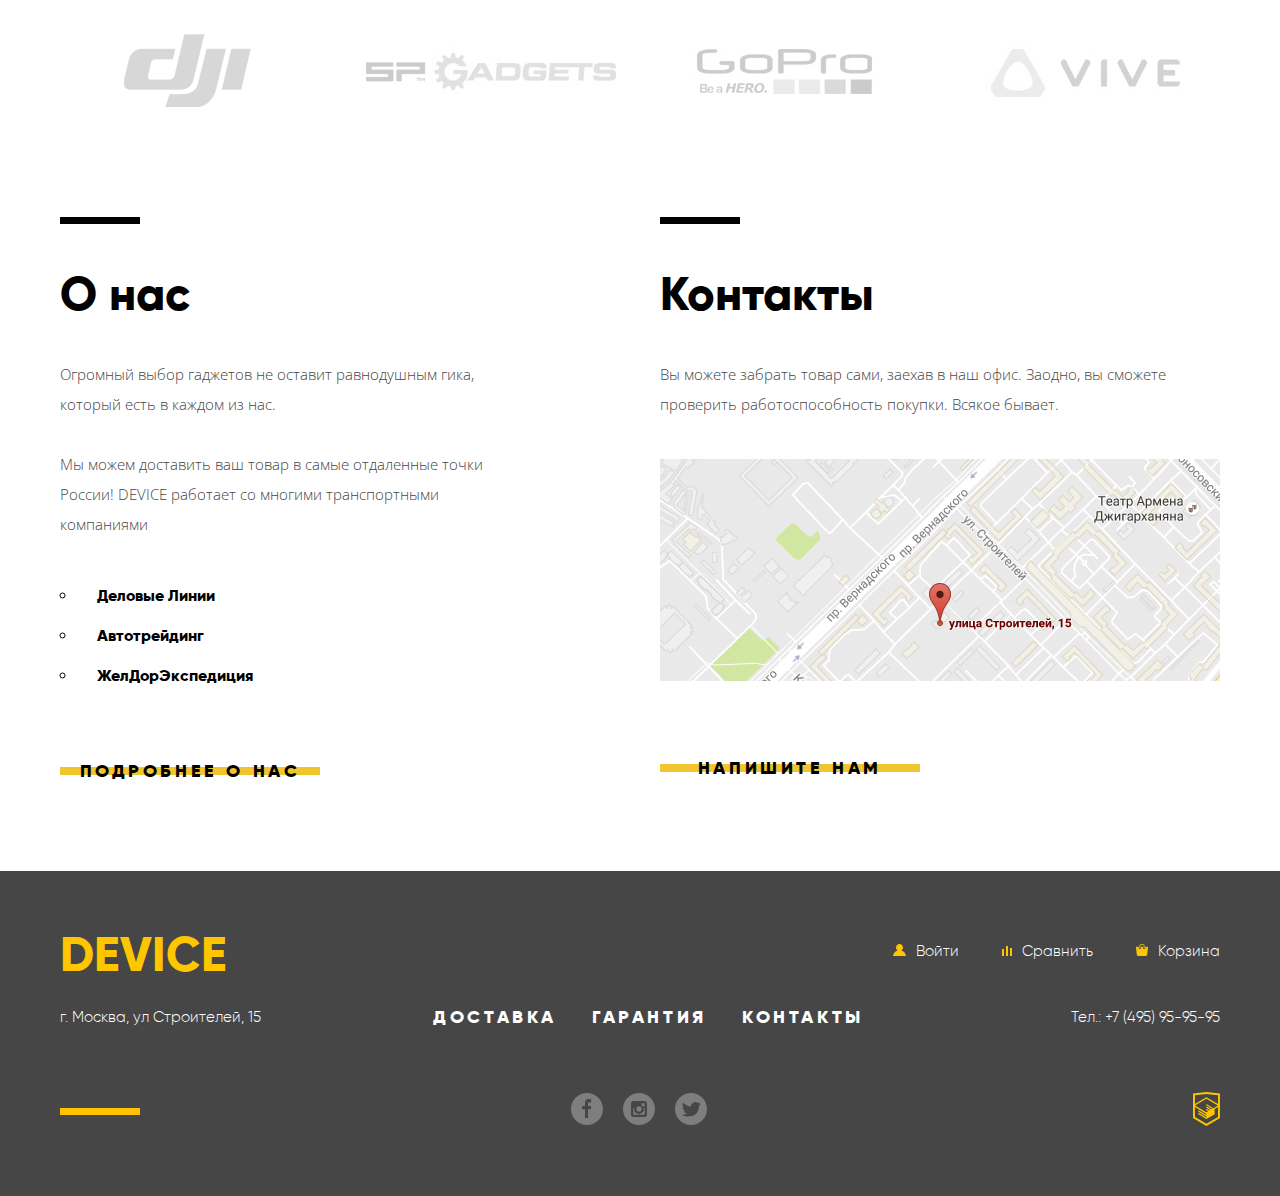
==== commit 8d5b0e07: "исправлены ошибки после второй проверки" ====
--- a/index.html
+++ b/index.html
@@ -5,8 +5,8 @@
     <meta charset="utf-8">
     <title>HTML Academy: Девайс</title>
     <link href="https://fonts.googleapis.com/css?family=Open+Sans:300,400&amp;subset=cyrillic" rel="stylesheet">
-    <link href="css/normalize.css" rel="stylesheet">
-    <link href="css/styles.css" rel="stylesheet">
+    <link href="css/normalize.min.css" rel="stylesheet">
+    <link href="css/styles.min.css" rel="stylesheet">
 </head>
 
 <body>
@@ -42,7 +42,8 @@
                             <li id="fitness-braslets" class="interactive">
                                 <a href="#">Фитнес браслеты</a>
                             </li>
-                            <li id="smart-watches" class="interactive"><a href="#">Умные часы</a>
+                            <li id="smart-watches" class="interactive">
+                                <a href="#">Умные часы</a>
                             </li>
                         </ul>
                         <ul class="ul-reset">
@@ -99,13 +100,13 @@
                         <table class="promo-slider-table">
                             <tr class="options">
                                 <td>8,5 м</td>
-                                <td>5 кг</td>
-                                <td>Карбон</td>
+                                <td align="center">5 кг</td>
+                                <td class="left-cell" align="left">Карбон</td>
                             </tr>
                             <tr class="property">
                                 <td>Длина палки</td>
-                                <td>Вес палки</td>
-                                <td>Материал</td>
+                                <td align="center">Вес палки</td>
+                                <td align="left">Материал</td>
                             </tr>
                         </table>
                     </div>
@@ -137,11 +138,11 @@
                         <table class="promo-slider-table">
                             <tr class="options">
                                 <td>800 м</td>
-                                <td>50 м</td>
+                                <td class="left-cell">50 м</td>
                             </tr>
                             <tr class="property">
                                 <td>Дальность полета</td>
-                                <td>Радиус поражения</td>
+                                <td class="left-cell">Радиус поражения</td>
                             </tr>
                         </table>
                     </div>
@@ -165,7 +166,7 @@
                     </div>
                     <h3>Виртуальная реальность</h3>
                 </a>
-                <a class="tile" href="inner.html">
+                <a class="tile special-tile" href="inner.html">
                     <div class="popular-image img-position">
                         <img src="img/popular/popular-2.svg" alt="моноподы для селфи" width="86" height="117" />
                     </div>
@@ -202,9 +203,15 @@
                 <h2 class="visually-hidden">Сервисы</h2>
                 <div class="services-navigation">
                     <ul>
-                        <li>Доставка</li>
-                        <li>Гарантия</li>
-                        <li>Кредит</li>
+                        <li class="services-navigation-item about-delivery">
+                            <p>Доставка</p>
+                        </li>
+                        <li class="services-navigation-item">
+                            <p>Гарантия</p>
+                        </li>
+                        <li class="services-navigation-item">
+                            <p>Кредит</p>
+                        </li>
                     </ul>
                 </div>
                 <div class="services-item delivery">
@@ -256,7 +263,7 @@
                     <p>Огромный выбор гаджетов не оставит равнодушным гика, который есть в каждом из нас.</p>
                     <p>Мы можем доставить ваш товар в самые отдаленные точки России! DEVICE работает со многими транспортными компаниями</p>
                     <ul class="shipping-companies">
-                        <li>Деловые линии</li>
+                        <li>Деловые Линии</li>
                         <li>Автотрейдинг</li>
                         <li>ЖелДорЭкспедиция</li>
                     </ul>
@@ -265,7 +272,7 @@
                 <article class="contacts">
                     <h3>Контакты</h3>
                     <p>Вы можете забрать товар сами, заехав в наш офис. Заодно, вы сможете проверить работоспособность покупки. Всякое бывает.</p>
-                    <a class="contacts-map" href="#">
+                    <a class="contacts-map" href="">
                         <img src="img/map.png" alt="г. Москва, ул Строителей, 15" width="560" height="222" />
                     </a>
                     <a class="about-contacts-btn interactive-button write-us-btn" href="#">Напишите нам</a>
@@ -394,7 +401,7 @@
             <input class="modal-button interactive-button" type="submit" name="send" id="send-letter" value="Отправить">
         </form>
     </section>
-    <script src="js/script.js"></script>
+    <script src="js/script.min.js"></script>
 </body>
 
 </html>
--- a/css/styles.min.css
+++ b/css/styles.min.css
@@ -0,0 +1 @@
+@font-face {font-family: "Gilroy";src: url("../fonts/gilroyextrabold-webfont.eot");src: url("../fonts/gilroyextrabold-webfont.eot?#iefix") format("embedded-opentype"), url("../fonts/gilroyextrabold.woff2") format("woff2");font-weight: 700;font-style: normal;}@font-face {font-family: "Gilroy";src: url("../fonts/gilroylight-webfont.eot");src: url("../fonts/gilroylight-webfont.eot?#iefix") format("embedded-opentype"), url("../fonts/gilroylight.woff2") format("woff2");font-weight: 300;font-style: normal;}.visually-hidden {visibility: hidden;width: 0;height: 0;margin: 0;padding: 0;line-height: 0;}.ul-reset {margin: 0;padding: 0;list-style: none;}body {min-width: 1200px;padding: 0;font-family: "Gilroy", "Open Sans", sans-serif;font-size: 15px;line-height: 30px;color: #000000;background-color: #ffffff;}a {text-decoration: none;color: #000000;}.layout-fixed {margin: 0 auto;width: 1160px;padding: 0 20px;}.logo {font-size: 48px;text-transform: uppercase;font-weight: 700;line-height: 48px;letter-spacing: 0.01em;}.main-header {padding-top: 40px;}.main-header .logo {position: absolute;display: block;margin-left: 57px;top: 15px;z-index: 1;}.header-yellow-bg {position: relative;min-height: 184px;background-color: #f7e296;padding: 0 60px;display: -webkit-box;display: -ms-flexbox;display: flex;-webkit-box-pack: justify;-ms-flex-pack: justify;justify-content: space-between;}.header-right-block form {line-height: 0;}.search-input {width: 310px;height: 50px;font-family: "Open Sans", "Arial", sans-serif;font-weight: 300;color: rgba(0, 0, 0, 0.3);border: none;outline: none;background: url(../img/menu/search.svg) no-repeat;background-position: 5px 15px;background-color: #f7e296;padding-left: 40px;margin-top: 35px;padding-top: 0;padding-bottom: 0;}.search-input:hover {color: rgba(0, 0, 0, 0.6);}.input-form {width: 440px;height: 50px;}.input-form input:focus {color: #000000;border-bottom: 2px solid black;}.search-input:focus + input {display: inline-block;vertical-align: bottom;}.search-button {width: 85px;height: 50px;border: 2px solid black;background: none;padding: 0;margin-left: -4px;display: none;-webkit-box-sizing: border-box;box-sizing: border-box;outline: none;}.search-button:hover {color: #ffffff;background: #000000;}.search-button:active {color: rgba(0, 0, 0, 0.3);background: #000000;display: inline-block;vertical-align: bottom;}.catalog, .catalog-options, .user-navigation, .site-navigation {list-style: none;}.catalog {margin-top: 60px;}.catalog-header {width: 250px;margin: 0;font-family: "Gilroy", "Arial", sans-serif;font-size: 18px;text-transform: uppercase;font-weight: 700;letter-spacing: 0.2em;}.catalog img {margin-left: 5px;opacity: 0.3;}.catalog-options {width: 100%;min-height: 130px;background-color: #f7e296;display: none;padding-top:30px;padding-bottom:40px;position: absolute;left: 0;padding-left: 60px;-webkit-box-sizing: border-box;box-sizing: border-box;}.catalog-header:hover ~ .catalog-options, .catalog-header:focus ~ .catalog-options {display: -webkit-box;display: -ms-flexbox;display: flex;z-index: 2;}.catalog-options ul {font-family: "Open Sans", "Arial", sans-serif;font-weight: 300;width: 160px;margin-right: 40px;}.catalog-options ul:first-child {min-width: 200px;}.main-navigation {min-width: 500px;display: -webkit-box;display: -ms-flexbox;display: flex;-webkit-box-orient: vertical;-webkit-box-direction: normal;-ms-flex-direction: column;flex-direction: column;margin-top: 50px;}.user-navigation, .site-navigation {display: -webkit-box;display: -ms-flexbox;display: flex;flex-wrap: wrap;}.user-navigation img {margin-right: 14px;}.user-navigation li {line-height: 15px;font-family: "Open Sans", "Arial", sans-serif;font-weight: 300;-webkit-box-orient: horizontal;-webkit-box-direction: reverse;-ms-flex-direction: row-reverse;flex-direction: row-reverse;}.user-navigation .login-link {margin-right: auto;margin-left: 0;}.user-navigation li {margin-left: 38px;}.site-navigation {font-family: "Gilroy", "Arial", sans-serif;font-size: 18px;text-transform: uppercase;font-weight: 700;letter-spacing: 0.2em;margin-top: 43px;}.site-navigation li {margin-right: 34px;}.site-navigation li:last-of-type {margin-right:0;}.site-navigation .contacts-nav {margin-left: auto;}.interactive:hover, .interactive:focus {opacity: 0.6;}.interactive:active {opacity: 0.3;}main {position: relative;}.slides {min-height: 495px;position: relative;background-image: -webkit-linear-gradient(#f7e296 115px, white 115px);background-image: -o-linear-gradient(#f7e296 115px, white 115px);background-image: linear-gradient(#f7e296 115px, white 115px);}.slide-img {width: 560px;}.slide1 {display: -webkit-box;display: -ms-flexbox;display: flex;-ms-flex-pack: distribute;justify-content: space-around;}.slide1 img {margin-left: 28px;margin-top:5px;}.slide1 .slide-info {margin-top: 40px;}.slide1 .lead {width: 399px;}.slide2 {display: none;-ms-flex-pack: distribute;justify-content: space-around;}.slide2 img {margin-top: 15px;margin-left: 55px;}.slide2 .slide-info {margin-top: 40px;margin-left: 15px;}.slide2 .lead {width: 260px;}.slide2 .slide-text {width: 450px;}.slide3 {display: none;-ms-flex-pack: distribute;justify-content: space-around;}.slide3 img {margin-top: 69px;margin-left:7px;}.slide3 .slide-info {margin-top: 40px;padding-right: 40px;}.bw-number {position: absolute;top: 65px;right: 50px;font-weight: 700;font-size: 179px;color: white;}.lead {position: relative;width: 505px;font-weight: 700;font-size: 47px;line-height: 56px;letter-spacing: 0.01em;margin: 0;padding: 0;}.slide-info {width: 500px;}.slide-info::before {content: "";display: block;width: 100px;height: 7px;background: white;margin-bottom: 35px;}.slide-text {font-family: "Open Sans", "Arial", sans-serif;font-weight: 300;color: #464646;letter-spacing: 0.01em;margin-top: 20px;margin-bottom: 43px;}.promo-slider-table .options {font-family: "Gilroy", "Arial", sans-serif;font-size: 36px;font-weight: 300;color: #464646;}.promo-slider-table td{padding-right:75px;padding-bottom: 8px;}.promo-slider-table .property {font-family: "Open Sans", "Arial", sans-serif;font-size: 13px;font-weight: 300;color: #464646;}.promo-slider-table .left-cell{padding-right:65px;}.slide3 td{padding-right:45px;}.slider-button {display: block;width: 220px;font-size: 18px;text-transform: uppercase;font-weight: 700;text-align: center;color: #000000;letter-spacing: 0.2em;line-height: 40px;background-image: -webkit-gradient(linear, left top, left bottom, color-stop(40%, transparent), color-stop(40%, #f0c52e), color-stop(60%, #f0c52e), color-stop(60%, transparent));background-image: -webkit-linear-gradient(transparent 40%, #f0c52e 40%, #f0c52e 60%, transparent 60%);background-image: -o-linear-gradient(transparent 40%, #f0c52e 40%, #f0c52e 60%, transparent 60%);background-image: linear-gradient(transparent 40%, #f0c52e 40%, #f0c52e 60%, transparent 60%);border: none;padding: 0;margin-bottom: 57px;margin-left:2px }.radio-group {display: inline-block;position: absolute;top: 321px;right: 84px;vertical-align: middle;}.radio-group input[type="radio"] {display: none;}.radio-group input[type="radio"] + label::before {content: "";display: inline-block;vertical-align: middle;height: 10px;width: 10px;margin-left: 19px;background-image: url("../img/promo_slider/slider-button-empty.svg");background-size: cover;background-repeat: no-repeat;}.radio-group input[type="radio"]:checked + label::before {content: "";display: inline-block;vertical-align: middle;height: 10px;width: 10px;margin-left: 20px;background-image: url("../img/promo_slider/slider-button.svg");background-size: cover;background-repeat: no-repeat;}.popular {margin-bottom: 81px;margin-top: 97px;}.popular-wrapper {display: -webkit-box;display: -ms-flexbox;display: flex;-webkit-box-orient: horizontal;-webkit-box-direction: normal;-ms-flex-direction: row;flex-direction: row;-webkit-box-pack: justify;-ms-flex-pack: justify;justify-content: space-between;}.popular a {width: 160px;list-style: none;}.img-position img {-ms-flex-item-align: end;align-self: flex-end }.special-tile h3{width:120px;}.popular-image {width: 160px;height: 160px;display: -webkit-box;display: -ms-flexbox;display: flex;-webkit-box-pack: center;-ms-flex-pack: center;justify-content: center;-webkit-box-align: center;-ms-flex-align: center;align-items: center;background-color: #f7e296;margin-bottom: 34px;}.popular h3 {font-size: 18px;font-weight: 700;line-height: 24px;margin: 0;text-align: left;}.popular-image:hover, .popular-image:focus {background-color: #f0c52e;}.tile:active img, .tile:active h3 {opacity: 0.3;color: rgba(0, 0, 0, 0.3);}.services {background-image: -webkit-linear-gradient(transparent 100px, #e5e5e5 100px);background-image: -o-linear-gradient(transparent 100px, #e5e5e5 100px);background-image: linear-gradient(transparent 100px, #e5e5e5 100px);padding-bottom: 65px;}.services-content {display: -webkit-box;display: -ms-flexbox;display: flex;-webkit-box-orient: horizontal;-webkit-box-direction: normal;-ms-flex-direction: row;flex-direction: row;}.services-navigation {width: 275px;min-height: 320px;border-right: 7px solid black;}.services-navigation ul {padding: 0;margin-top: 80px;}.services-navigation p {width: 160px;list-style: none;font-size: 18px;text-transform: uppercase;font-weight: 700;letter-spacing: 0.2em;text-align: center;line-height: 40px;background-image: -webkit-gradient(linear, left top, left bottom, color-stop(40%, transparent), color-stop(40%, #f0c52e), color-stop(60%, #f0c52e), color-stop(60%, transparent));background-image: -webkit-linear-gradient(transparent 40%, #f0c52e 40%, #f0c52e 60%, transparent 60%);background-image: -o-linear-gradient(transparent 40%, #f0c52e 40%, #f0c52e 60%, transparent 60%);background-image: linear-gradient(transparent 40%, #f0c52e 40%, #f0c52e 60%, transparent 60%);border: none;cursor: pointer;padding: 0;}.services-navigation li {width: 280px;list-style: none;margin-bottom: 23px;}.services-navigation p{padding:0;margin: 0;}.about-delivery{background:black;}.about-delivery p{background:#000000;color: #f7e184;}.services-navigation p:hover {background: #f4d361;}.services-navigation-item:active p{background: #000000;color: #f7e184;}.services-navigation-item:active{background: #000000;}.about-delivery p:hover{background: black;color: #f7e184;}.services-text {width: 450px;padding-left: 55px;margin-left: 65px;margin-top: 73px;}.services-text h3 {margin: 0;padding: 0;font-weight: 700;font-size: 47px;line-height: 48px;margin-bottom: 31px;}.services-text p {font-family: "Open sans", "Arial", sans-serif;font-weight: 300;font-size: 15px;color: #464646;}.delivery {display: -webkit-box;display: -ms-flexbox;display: flex;}.delivery img {margin-left: 105px;margin-top: 85px }.warranty {display: none;}.warranty img {margin-left: 90px;margin-top: 60px }.credit {display: none;}.credit img {margin-left: 80px;margin-top: 60px }.credit p {width: 425px;}.brands {padding: 80px 0;}.brands ul {display: -webkit-box;display: -ms-flexbox;display: flex;-webkit-box-pack: justify;-ms-flex-pack: justify;justify-content: space-between;padding: 0;}.brands li {list-style: none;}.brand a {display: block;width: 260px;height: 100px;}.brand .dji {background-image: url(../img/logotypes-black/logo-1.png);opacity: 0.2;}.brands .dji:hover {background-image: url(../img/logotypes_colored/logo-1.png);opacity: 1;}.brands .sp-gadgets {background: url(../img/logotypes-black/logo-2.png) no-repeat;opacity: 0.2;}.brands .sp-gadgets:hover {background-image: url(../img/logotypes_colored/logo-2.png);opacity: 1;}.brands .go-pro {background: url(../img/logotypes-black/logo-3.png) no-repeat;opacity: 0.2;}.brands .go-pro:hover {background-image: url(../img/logotypes_colored/logo-3.png);opacity: 1;}.brands .vive {background: url(../img/logotypes-black/logo-4.png) no-repeat;opacity: 0.2;}.brands .vive:hover {background-image: url(../img/logotypes_colored/logo-4.png);opacity: 1;}.about-contacts {display: -webkit-box;display: -ms-flexbox;display: flex;-webkit-box-pack: justify;-ms-flex-pack: justify;justify-content: space-between;}.about-us::before, .contacts::before {content: "";display: block;width: 80px;height: 7px;background: black;margin-bottom: 55px;}.about-us h3, .contacts h3 {font-weight: 700;font-size: 47px;margin: 0;margin-bottom: 50px;}.about-us p, .contacts p {font-family: "Open Sans", "Arial", sans-serif;font-weight: 300;color: #464646;margin: 0;margin-bottom: 30px;}.about-us {width: 460px;}.contacts {width: 560px;}.shipping-companies {font-size: 16px;font-weight: 700;line-height: 40px;padding: 0;margin-top: 37px;margin-left: 17px;list-style-type: circle;list-style-position: outside;}.shipping-companies li {padding-left: 20px;}.about-contacts-btn {display: block;width: 260px;font-size: 18px;text-transform: uppercase;font-weight: 700;text-align: center;color: #000000;letter-spacing: 0.2em;line-height: 40px;background-image: -webkit-gradient(linear, left top, left bottom, color-stop(40%, transparent), color-stop(40%, #f0c52e), color-stop(60%, #f0c52e), color-stop(60%, transparent));background-image: -webkit-linear-gradient(transparent 40%, #f0c52e 40%, #f0c52e 60%, transparent 60%);background-image: -o-linear-gradient(transparent 40%, #f0c52e 40%, #f0c52e 60%, transparent 60%);background-image: linear-gradient(transparent 40%, #f0c52e 40%, #f0c52e 60%, transparent 60%);border: none;padding: 0;margin-top: 55px;margin-bottom: 80px;}.contacts-map img {margin-top: 10px;margin-bottom: 2px;}@-webkit-keyframes bounce {0% {-webkit-transform: translateY(-2000px);transform: translateY(-2000px);}70% {-webkit-transform: translateY(30px);transform: translateY(30px);}90% {-webkit-transform: translateY(-10px);transform: translateY(-10px);}100% {-webkit-transform: translateY(0);transform: translateY(0);}}@keyframes bounce {0% {-webkit-transform: translateY(-2000px);transform: translateY(-2000px);}70% {-webkit-transform: translateY(30px);transform: translateY(30px);}90% {-webkit-transform: translateY(-10px);transform: translateY(-10px);}100% {-webkit-transform: translateY(0);transform: translateY(0);}}@-webkit-keyframes shake {0%, 100% {-webkit-transform: translateX(0);transform: translateX(0);}10%, 30%, 50%, 70%, 90% {-webkit-transform: translateX(-10px);transform: translateX(-10px);}20%, 40%, 60%, 80% {-webkit-transform: translateX(10px);transform: translateX(10px);}}@keyframes shake {0%, 100% {-webkit-transform: translateX(0);transform: translateX(0);}10%, 30%, 50%, 70%, 90% {-webkit-transform: translateX(-10px);transform: translateX(-10px);}20%, 40%, 60%, 80% {-webkit-transform: translateX(10px);transform: translateX(10px);}}.map-popup {top: 190%;left: 50%;margin-left: -470px;display: none;line-height: 0;}.map-popup p {position: absolute;top: 0;left: 0;z-index: 1;margin: 0;}.map-popup iframe {position: relative;z-index: 2;border: none;}.modal {position: absolute;-webkit-box-shadow: 0 10px 20px 10px rgba(0, 0, 0, 0.2);box-shadow: 0 10px 20px 10px rgba(0, 0, 0, 0.2);}.modal-write-us {position: fixed;top: 30%;left: 50%;margin-top: -50px;margin-left: -425px;padding: 100px 109px 80px 90px;font-size: 18px;font-weight: 700;color: black;display: none;-webkit-box-orient: vertical;-webkit-box-direction: normal;-ms-flex-direction: column;flex-direction: column;background-color: white;}.modal-show {display: block;-webkit-animation: bounce 0.6s;animation: bounce 0.6s;}.modal-error {-webkit-animation: shake 0.6s;animation: shake 0.6s;}.modal-close {position: absolute;right: 20px;top: 30px;width: 50px;height: 50px;background: #F7E296;border: 1px solid #F7E296;border-radius: 50%;opacity: 0.5;z-index: 3;}.modal-close:hover {opacity: 1;}.modal-close:active {opacity: 0.3;}.modal-close:before, .modal-close:after {position: absolute;top: 10px;left: 23px;content: " ";height: 30px;width: 3px;background-color: white;}.modal-close:before {-webkit-transform: rotate(45deg);-ms-transform: rotate(45deg);transform: rotate(45deg);}.modal-close:after {-webkit-transform: rotate(-45deg);-ms-transform: rotate(-45deg);transform: rotate(-45deg);}.modal-row1 {display: -webkit-box;display: -ms-flexbox;display: flex;-webkit-box-pack: justify;-ms-flex-pack: justify;justify-content: space-between;}.form-group {display: -webkit-box;display: -ms-flexbox;display: flex;-webkit-box-orient: vertical;-webkit-box-direction: normal;-ms-flex-direction: column;flex-direction: column;}.modal-row1 input {width: 360px;height: 50px;margin-top: 15px;}.modal-row1 input:hover, .modal-row2 textarea:hover {opacity: 0.8;}.modal-row1 input:focus, .modal-row2 textarea:focus {background: white;border: 3px solid #EFC52D;outline: none;}.modal-row1 input:invalid, .modal-row2 textarea:invalid {background: #ECB4B4;opacity: 0.5;}.modal-row2 {margin-top: 38px;}.modal-row2 textarea {width: 760px;height: 155px;padding-top: 17px;margin-top: 10px;margin-bottom: 45px;}.modal-input {font-family: "Open Sans", "Arial", sans-serif;font-weight: 400;font-size: 14px;color: rgba(0, 0, 0, 0.4);padding-left: 20px;background-color: #E5E5E5;border: 3px solid transparent;opacity: 0.5;-webkit-box-sizing: border-box;box-sizing: border-box;}.modal-button {width: 200px;font-size: 18px;text-transform: uppercase;font-weight: 700;text-align: center;color: #000000;letter-spacing: 0.2em;line-height: 40px;background-color: transparent;background-image: -webkit-gradient(linear, left top, left bottom, color-stop(40%, transparent), color-stop(40%, #f0c52e), color-stop(60%, #f0c52e), color-stop(60%, transparent));background-image: -webkit-linear-gradient(transparent 40%, #f0c52e 40%, #f0c52e 60%, transparent 60%);background-image: -o-linear-gradient(transparent 40%, #f0c52e 40%, #f0c52e 60%, transparent 60%);background-image: linear-gradient(transparent 40%, #f0c52e 40%, #f0c52e 60%, transparent 60%);border: none;padding: 0;}.page-footer {color: #ffffff;background-color: #464646;padding-top: 60px;padding-bottom: 60px;}.page-footer section a:not(.logo) {color: #ffffff;}.page-footer li {list-style: none;}.footer-row .logo {color: #ffc600;line-height: 48px;}.footer-row {display: -webkit-box;display: -ms-flexbox;display: flex;-webkit-box-pack: justify;-ms-flex-pack: justify;justify-content: space-between;}.footer-row1 {margin-bottom: 23px;}.footer-user-nav {padding: 0;margin: 0;display: -webkit-box;display: -ms-flexbox;display: flex;}.footer-user-nav li {margin-right: 43px;margin-top: 5px;}.footer-user-nav svg {margin-right: 10px;}.footer-user-nav .user-name {margin-right: 25px;}.footer-user-nav .cart {margin-right: 0;}.footer-row2 {margin-bottom: 60px;}.footer-services, .footer-social {padding: 0;margin: 0;display: -webkit-box;display: -ms-flexbox;display: flex;-webkit-box-orient: horizontal;-webkit-box-direction: normal;-ms-flex-direction: row;flex-direction: row;-webkit-box-pack: justify;-ms-flex-pack: justify;justify-content: space-between;flex-wrap: wrap;}.footer-services {font-family: "Gilroy", "Arial", sans-serif;text-transform: uppercase;font-size: 18px;font-weight: 700;letter-spacing: 0.2em;}.footer-services li {display: inline-block;margin-right: 35px;vertical-align: middle;}.padding-right{min-width:210px;}.padding-left{min-width:160px;}.footer-row3 {-webkit-box-align: center;-ms-flex-align: center;align-items: center;}.footer-row3::before {content: "";width: 80px;height: 7px;background: #FFC303;margin-bottom: 5px;}.footer-social {margin-right: 35px;}.footer-social li {margin-right: 20px;display: inline-block;vertical-align: baseline;}.footer-social-img {opacity: 0.3;}.footer-social-img:hover, .footer-social-img:focus {opacity: 0.6;}.footer-social-img:active {opacity: 0.1;}.phone-number {text-decoration: none;}.user-navigation .user-name {margin-right: 20px;margin-left: 0;}.user-navigation .logout {margin-left: 0;margin-right: auto;}.logout a {color: rgba(0, 0, 0, 0.3);}.page-header {margin-bottom: 42px;}.page-header h1 {margin: 0;padding: 0;font-size: 47px;font-weight: 700;line-height: 48px;letter-spacing: 0.01em;margin-top: 40px;margin-bottom: 20px;margin-left: 60px;}.breadcrumbs {margin-left: 60px;}.breadcrumbs li {display: inline-block;margin-right: 9px;vertical-align: middle;}.breadcrumbs li + li::before {content: "";display: inline-block;vertical-align: middle;width: 4px;height: 7px;margin-right: 9px;background-image: url(../img/nav-arrow.svg);background-repeat: no-repeat;}.breadcrumbs li a {color: rgba(0, 0, 0, 0.3);}.interactive-breadcrumbs:hover, .interactive-breadcrumbs:focus {color: rgba(0, 0, 0, 0.6);}.interactive-breadcrumbs:active {opacity: 0.1;}.page-content {display: -webkit-box;display: -ms-flexbox;display: flex;-webkit-box-orient: vertical;-webkit-box-direction: normal;-ms-flex-direction: column;flex-direction: column;}.container {display: -webkit-box;display: -ms-flexbox;display: flex;}.left {width: 29% }.right {width: 67%;padding-left: 70px;}.top-row {background-image: -webkit-gradient(linear, left top, right top, color-stop(50%, #dbdbdb), color-stop(50%, #ebebeb));background-image: -webkit-linear-gradient(left, #dbdbdb 50%, #ebebeb 50%);background-image: -o-linear-gradient(left, #dbdbdb 50%, #ebebeb 50%);background-image: linear-gradient(to right, #dbdbdb 50%, #ebebeb 50%) }.bottom-row {background-image: -webkit-gradient(linear, left top, right top, color-stop(50%, #efefef), color-stop(50%, white));background-image: -webkit-linear-gradient(left, #efefef 50%, white 50%);background-image: -o-linear-gradient(left, #efefef 50%, white 50%);background-image: linear-gradient(to right, #efefef 50%, white 50%) }.grey-row {background: #ebebeb;}.white-row {background: white;}.filter {padding: 0;margin: 0;padding-left: 60px }.left h2, .sort h2 {font-weight: 700;font-size: 16px;line-height: 70px;text-transform: uppercase;letter-spacing: 0.2em;margin: 0;}.left h2 {margin-left: 60px;}.filter-content {padding-top: 70px;padding-right: 60px;}.item-price h3 {padding: 0;margin: 0;font-size: 18px;font-weight: 700;margin-bottom: 24px;}.item-color::before, .bluetooth::before, .item-price::before {content: "";display: block;width: 200px;height: 2px;background: black;margin-bottom: 7px;}.filter-item label {font-family: "Open Sans", "Arial", sans-serif;font-weight: 300;font-size: 14px;line-height: 23px;cursor: pointer;}.item-price{border:none;padding:0;margin: 0;}.price-controls {cursor: pointer;}.price-controls label {display: inline-block;vertical-align: bottom;font-size: 14px;line-height: 38px;vertical-align: top;cursor: pointer;font-weight: 300;color: rgba(0, 0, 0, 0.2) }.price-controls .min-price, .price-controls .max-price {width: 85px;}.price-controls input {width: 50px;margin: 0;color: inherit;font: inherit;background: none;border: none;}.range-controls {position: relative;margin-top: 30px;}.range-controls .scale {height: 2px;background: #DADADA;}.range-controls .bar {width: 50%;height: 2px;background: #8FC72F;}.range-toggle {position: absolute;top: -9px;width: 4px;height: 4px;background: #ababab;border: 8px solid #ffffff;border-radius: 50%;-webkit-box-shadow: 0 2px 1px 0 rgba(0, 1, 1, 0.2);box-shadow: 0 2px 1px 0 rgba(0, 1, 1, 0.2);cursor: pointer;}.range-toggle-min {left: -5px;}.range-toggle-max {left: 50%;}.item-color {min-height: 200px;display: flex;flex-direction: column;justify-content: flex-start;margin-top: 14px;border:none;padding: 0;margin: 0;margin-top:28px;padding-bottom:28px;}.item-color h3 {padding: 0;margin: 0;font-size: 18px;font-weight: 700;margin-bottom: 24px;}.item-color label, .bluetooth label {display: -webkit-box;display: -ms-flexbox;display: flex;-webkit-box-orient: horizontal;-webkit-box-direction: normal;-ms-flex-direction: row;flex-direction: row;-webkit-box-align: center;-ms-flex-align: center;margin-bottom:16px }.visually-hidden-input{opacity: 0;position: absolute;}.item-color label:before {content: "";display: inline-block;vertical-align: middle;height: 23px;width: 27px;margin-right: 10px;background-image: url(../img/checkbox-off.svg);background-repeat: no-repeat;}.color-input:checked + label:before {content: "";width: 27px;height: 23px;margin-right: 10px;background-image: url("../img/checkbox-on.svg");background-repeat: no-repeat;}.color-input:disabled + label:before {content: "";height: 23px;width: 27px;margin-right: 10px;background-image: url(../img/checkbox-on.svg);background-repeat: no-repeat;opacity: 0.25;}.color-input:disabled + label:before {content: "";display: inline-block;vertical-align: middle;height: 23px;width: 27px;margin-right: 10px;background-image: url(../img/checkbox-off.svg);background-repeat: no-repeat;opacity: 0.25;}.bluetooth {border:none;padding: 0;margin: 0;}.bluetooth h3 {padding: 0;margin: 0;font-size: 18px;font-weight: 700;margin-bottom: 20px;}.bluetooth label:before {content: "";display: inline-block;vertical-align: middle;height: 27px;width: 27px;margin-right: 10px;background-image: url("../img/radio-off.svg");background-repeat: no-repeat;}.bluetooth-input:checked + label:before {content: "";display: inline-block;vertical-align: middle;height: 27px;width: 27px;margin-right: 10px;background-image: url("../img/radio-on.svg");background-repeat: no-repeat;}.bluetooth-input:disabled + label:before {content: "";display: inline-block;vertical-align: middle;height: 27px;width: 27px;margin-right: 10px;background-image: url(../img/radio-off.svg);background-repeat: no-repeat;opacity: 0.25;}.interactive-input:hover~label:before{opacity: 0.6;}.interactive-input:focus~label:before{outline:-webkit-focus-ring-color auto 5px;}.interactive-input:active~label:before {opacity: 1;}.filter-button {display: block;width: 200px;font-size: 18px;text-transform: uppercase;font-weight: 700;text-align: center;color: #000000;letter-spacing: 0.2em;line-height: 40px;background-color: transparent;background-image: -webkit-gradient(linear, left top, left bottom, color-stop(40%, transparent), color-stop(40%, #f0c52e), color-stop(60%, #f0c52e), color-stop(60%, transparent));background-image: -webkit-linear-gradient(transparent 40%, #f0c52e 40%, #f0c52e 60%, transparent 60%);background-image: -o-linear-gradient(transparent 40%, #f0c52e 40%, #f0c52e 60%, transparent 60%);background-image: linear-gradient(transparent 40%, #f0c52e 40%, #f0c52e 60%, transparent 60%);border: none;padding: 0;margin-top: 18px;}.interactive-button:hover, .interactive-button:focus {background: #f0c52e;color: rgba(0, 0, 0, 0.6);}.interactive-button:active {color: rgba(0, 0, 0, 0.3);}.sort {display: -webkit-box;display: -ms-flexbox;display: flex;-webkit-box-orient: horizontal;-webkit-box-direction: normal;-ms-flex-direction: row;flex-direction: row;-webkit-box-align: baseline;-ms-flex-align: baseline;align-items: baseline;}.sort h2 {margin-right: 60px;}.sort-items {display: -webkit-box;display: -ms-flexbox;display: flex;-webkit-box-pack: justify;-ms-flex-pack: justify;justify-content: space-between;}.sort-item a{font-family: "Open Sans", "Arial", sans-serif;font-weight: 400;font-size: 14px;color: rgba(0, 0, 0, 0.3);margin-right: 27px;}.by-price a{color: rgb(0, 0, 0);}.interactive-sort:hover, .interactive-sort:focus {color: rgba(0, 0, 0, 0.6);}.by-price a:hover, .interactive-sort:focus{color: rgb(0, 0, 0);}s .interactive-sort:active {color: rgb(0, 0, 0);}.arrows {margin-left: auto;cursor: pointer;}.arrow {margin-left: 13px;opacity: 0.3;}.interactive-arrow:hover, .interactive-arrow:focus {opacity: 0.6;}.interactive-arrow:active {opacity: 1;}.items {padding-top: 70px;padding-bottom: 77px;}.items ul {display: -webkit-box;display: -ms-flexbox;display: flex;-webkit-box-orient: horizontal;-webkit-box-direction: normal;-ms-flex-direction: row;flex-direction: row;-ms-flex-wrap: wrap;flex-wrap: wrap;}.item {display: -webkit-box;display: -ms-flexbox;display: flex;-webkit-box-orient: vertical;-webkit-box-direction: normal;-ms-flex-direction: column;flex-direction: column;position: relative;margin-bottom: 48px;}.item:nth-child(2n + 1) {margin-right: 40px;}.item-subscribe {display: -webkit-box;display: -ms-flexbox;display: flex;margin-top: 30px;}.item-title {width: 260px;font-weight: 700;font-size: 18px;color: #000000;line-height: 24px;}.price {font-weight: 300;font-size: 16px;color: #464646;margin-left: auto;}.item-new:before {content: "new";position: absolute;top: 30px;right: 30px;width: 60px;height: 60px;text-transform: uppercase;border: 2px solid black;border-radius: 50%;font-size: 14px;font-weight: 700;color: black;line-height: 60px;opacity: 0.2;text-align: center;}.item-background {width: 358px;color: #000000;text-align: center;padding-top: 180px;padding-bottom: 140px;position: absolute;top: 0;display: none;}.in-cart {font-weight: 700;font-size: 18px;text-transform: uppercase;display: block;width: 200px;text-align: center;letter-spacing: 0.2em;line-height: 40px;background-image: -webkit-gradient(linear, left top, left bottom, color-stop(40%, transparent), color-stop(40%, #f0c52e), color-stop(60%, #f0c52e), color-stop(60%, transparent));background-image: -webkit-linear-gradient(transparent 40%, #f0c52e 40%, #f0c52e 60%, transparent 60%);background-image: -o-linear-gradient(transparent 40%, #f0c52e 40%, #f0c52e 60%, transparent 60%);background-image: linear-gradient(transparent 40%, #f0c52e 40%, #f0c52e 60%, transparent 60%);margin: 0 auto;}.in-compare {font-family: "Open Sans", "Arial", sans-serif;font-weight: 300;font-size: 13px;color: rgba(0, 0, 0, 0.5) }.interactive-compare:hover, .interactive-compare:focus {color: rgb(0, 0, 0);}.interactive-compare:active {color: rgba(0, 0, 0, 0.2) }.item:hover img {cursor: pointer;opacity: 0.7;}.item:hover .item-background {cursor: pointer;display: block;}.paginator {display: -webkit-box;display: -ms-flexbox;display: flex;background: #EFEFEF;-webkit-box-pack: justify;-ms-flex-pack: justify;justify-content: space-between;-webkit-box-align: center;-ms-flex-align: center;align-items: center;letter-spacing: 0.2em;margin-top: -11px;}.backward {margin-right: auto;}.forward {margin-left: auto;}.pages{margin-left:30px;}.page {margin-right: 21px;}.paginator a {font-family: "Gilroy", "Arial", sans-serif;font-weight: 700;text-transform: uppercase;color: rgba(0, 0, 0, 0.3);-webkit-box-align: end;-ms-flex-align: end;align-items: flex-end;cursor: pointer;}.pages .page:first-child {color: black;}.paginator .interactive-go {color: rgb(0, 0, 0);}.interactive-page:hover, .interactive-page:focus {color: rgba(0, 0, 0, 0.6);}.interactive-page:active {color: rgb(0, 0, 0);}.interactive-go {padding: 20px 30px;}.interactive-go:active {opacity: 0.3;background-color: #d9d9d9;}.interactive-go:hover {background-color: #d9d9d9;}
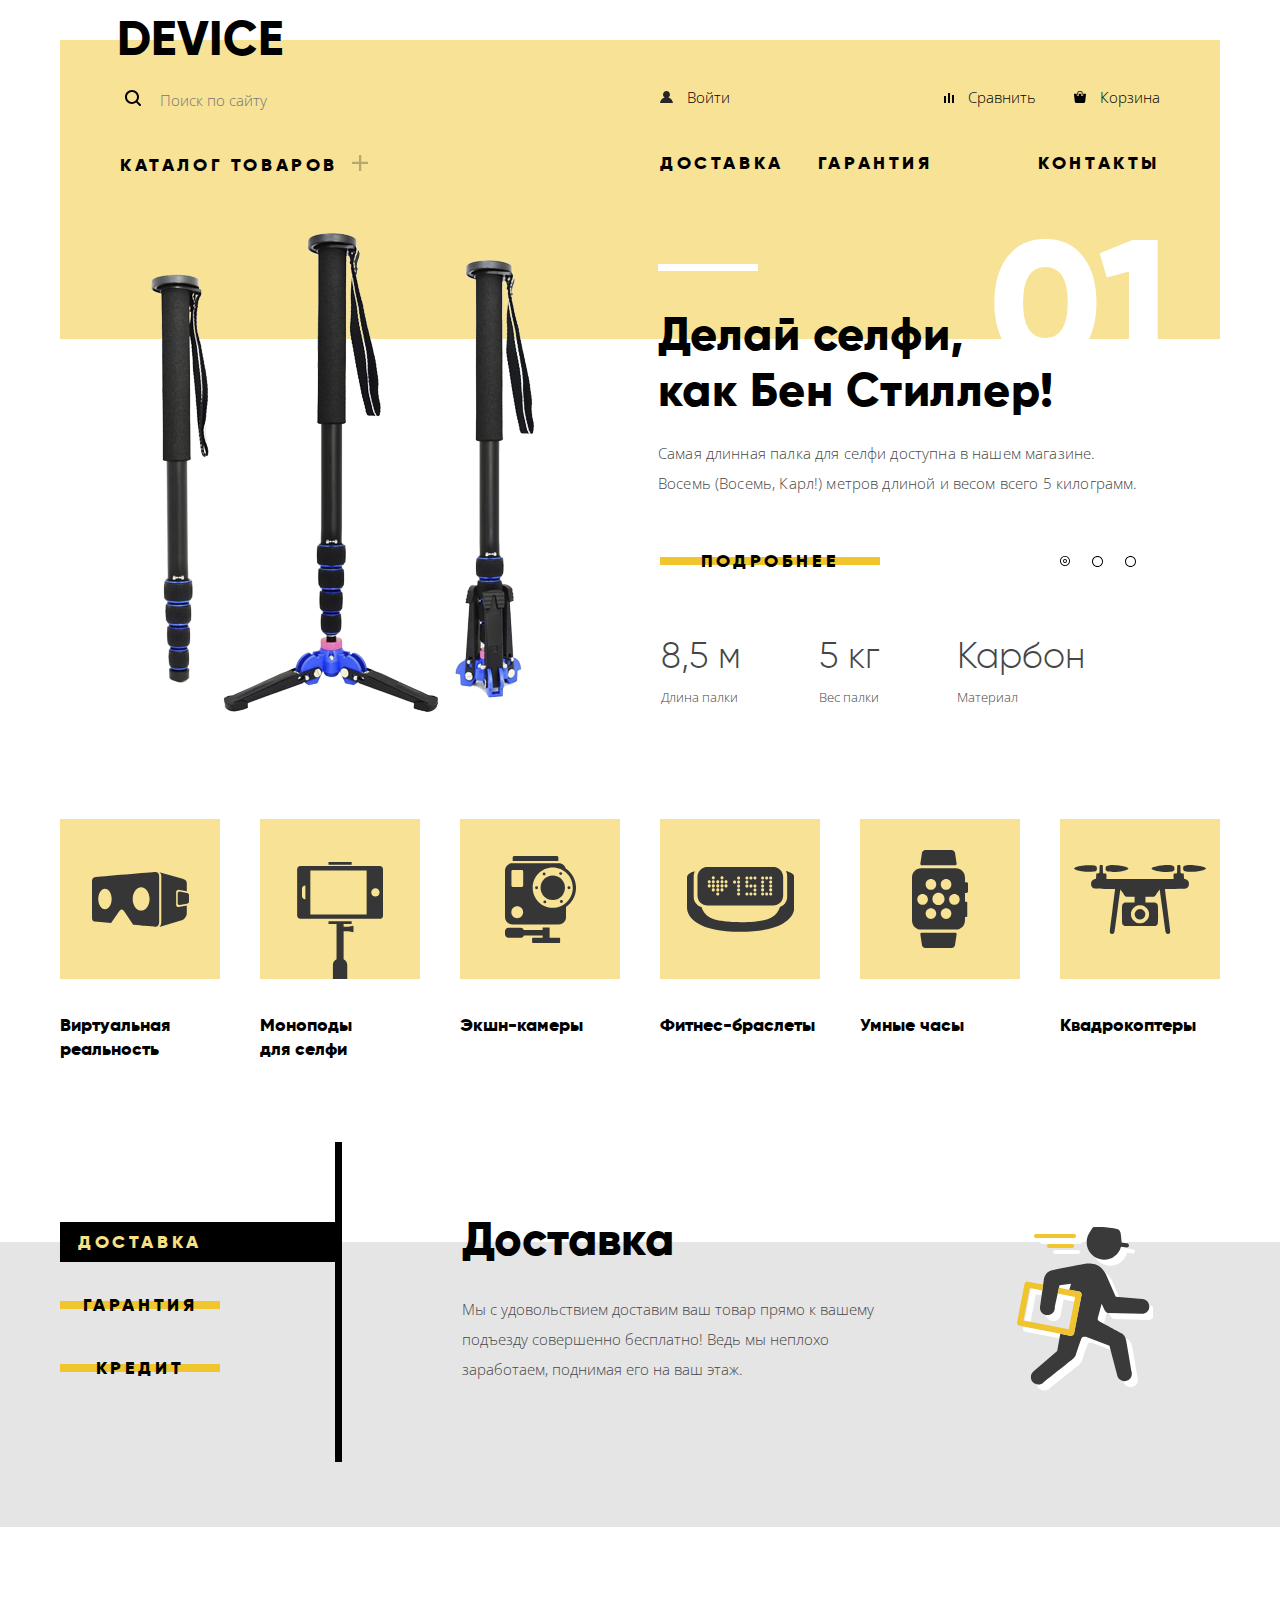
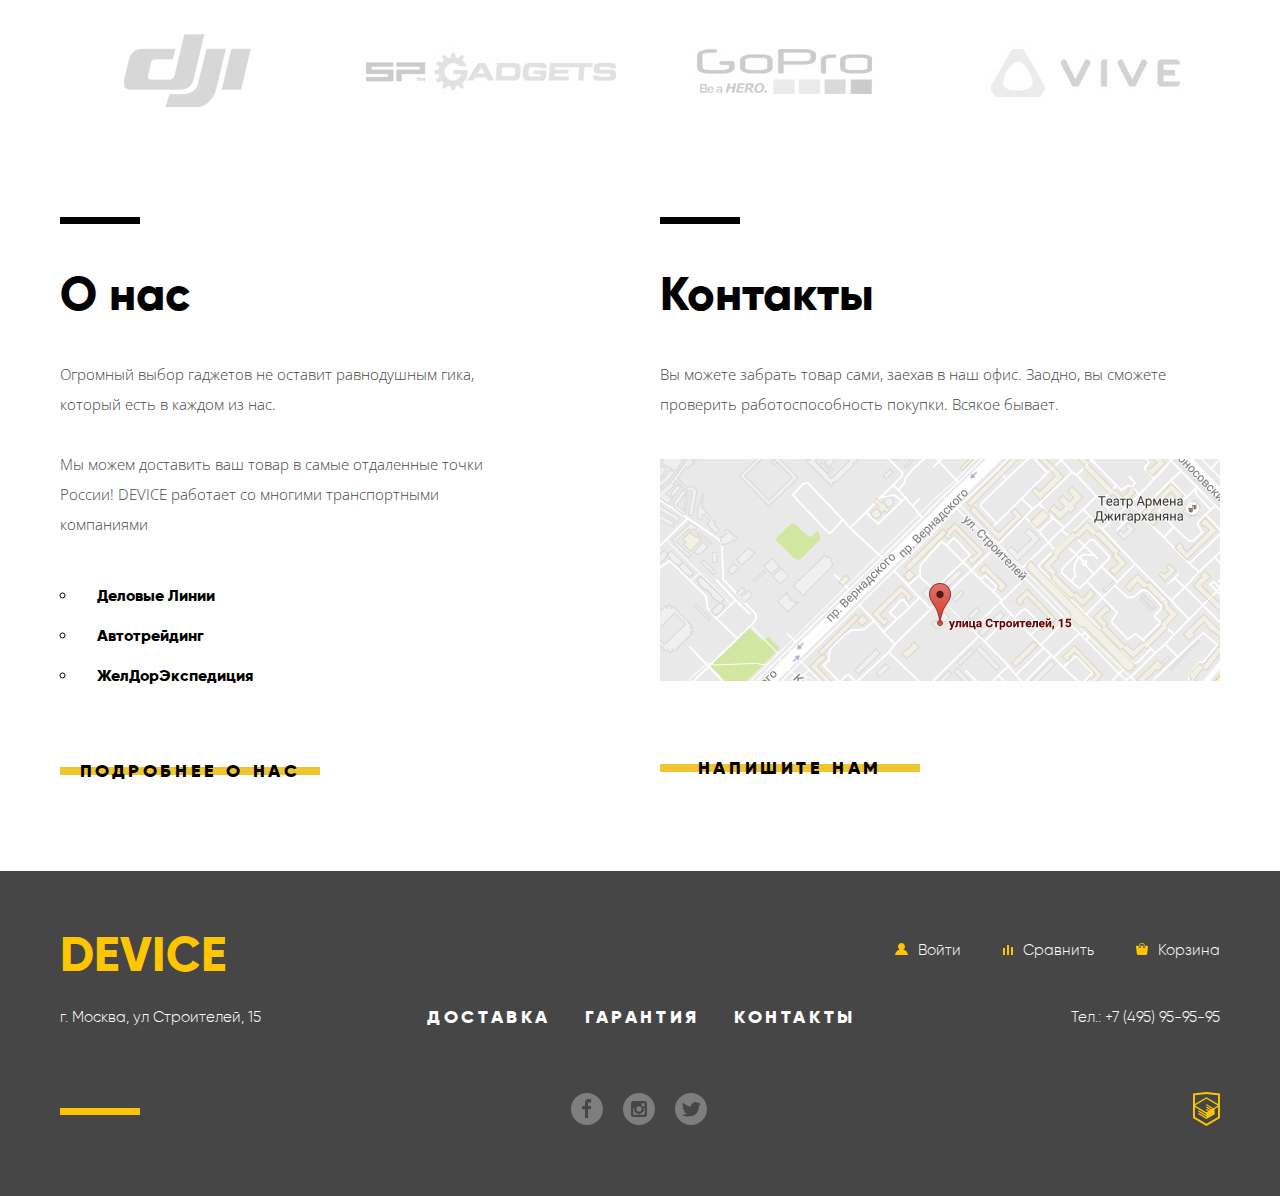
==== commit e70e886e: "последняя проверка" ====
--- a/index.html
+++ b/index.html
@@ -100,13 +100,13 @@
                         <table class="promo-slider-table">
                             <tr class="options">
                                 <td>8,5 м</td>
-                                <td align="center">5 кг</td>
-                                <td class="left-cell" align="left">Карбон</td>
+                                <td>5 кг</td>
+                                <td class="left-cell">Карбон</td>
                             </tr>
                             <tr class="property">
                                 <td>Длина палки</td>
-                                <td align="center">Вес палки</td>
-                                <td align="left">Материал</td>
+                                <td>Вес палки</td>
+                                <td>Материал</td>
                             </tr>
                         </table>
                     </div>
@@ -272,10 +272,10 @@
                 <article class="contacts">
                     <h3>Контакты</h3>
                     <p>Вы можете забрать товар сами, заехав в наш офис. Заодно, вы сможете проверить работоспособность покупки. Всякое бывает.</p>
-                    <a class="contacts-map" href="">
+                    <a class="contacts-map" href="img/map-big.jpg">
                         <img src="img/map.png" alt="г. Москва, ул Строителей, 15" width="560" height="222" />
                     </a>
-                    <a class="about-contacts-btn interactive-button write-us-btn" href="#">Напишите нам</a>
+                    <a class="about-contacts-btn interactive-button write-us-btn" href="writeus.html">Напишите нам</a>
                 </article>
             </div>
         </section>
--- a/css/styles.min.css
+++ b/css/styles.min.css
@@ -1 +1 @@
-@font-face {font-family: "Gilroy";src: url("../fonts/gilroyextrabold-webfont.eot");src: url("../fonts/gilroyextrabold-webfont.eot?#iefix") format("embedded-opentype"), url("../fonts/gilroyextrabold.woff2") format("woff2");font-weight: 700;font-style: normal;}@font-face {font-family: "Gilroy";src: url("../fonts/gilroylight-webfont.eot");src: url("../fonts/gilroylight-webfont.eot?#iefix") format("embedded-opentype"), url("../fonts/gilroylight.woff2") format("woff2");font-weight: 300;font-style: normal;}.visually-hidden {visibility: hidden;width: 0;height: 0;margin: 0;padding: 0;line-height: 0;}.ul-reset {margin: 0;padding: 0;list-style: none;}body {min-width: 1200px;padding: 0;font-family: "Gilroy", "Open Sans", sans-serif;font-size: 15px;line-height: 30px;color: #000000;background-color: #ffffff;}a {text-decoration: none;color: #000000;}.layout-fixed {margin: 0 auto;width: 1160px;padding: 0 20px;}.logo {font-size: 48px;text-transform: uppercase;font-weight: 700;line-height: 48px;letter-spacing: 0.01em;}.main-header {padding-top: 40px;}.main-header .logo {position: absolute;display: block;margin-left: 57px;top: 15px;z-index: 1;}.header-yellow-bg {position: relative;min-height: 184px;background-color: #f7e296;padding: 0 60px;display: -webkit-box;display: -ms-flexbox;display: flex;-webkit-box-pack: justify;-ms-flex-pack: justify;justify-content: space-between;}.header-right-block form {line-height: 0;}.search-input {width: 310px;height: 50px;font-family: "Open Sans", "Arial", sans-serif;font-weight: 300;color: rgba(0, 0, 0, 0.3);border: none;outline: none;background: url(../img/menu/search.svg) no-repeat;background-position: 5px 15px;background-color: #f7e296;padding-left: 40px;margin-top: 35px;padding-top: 0;padding-bottom: 0;}.search-input:hover {color: rgba(0, 0, 0, 0.6);}.input-form {width: 440px;height: 50px;}.input-form input:focus {color: #000000;border-bottom: 2px solid black;}.search-input:focus + input {display: inline-block;vertical-align: bottom;}.search-button {width: 85px;height: 50px;border: 2px solid black;background: none;padding: 0;margin-left: -4px;display: none;-webkit-box-sizing: border-box;box-sizing: border-box;outline: none;}.search-button:hover {color: #ffffff;background: #000000;}.search-button:active {color: rgba(0, 0, 0, 0.3);background: #000000;display: inline-block;vertical-align: bottom;}.catalog, .catalog-options, .user-navigation, .site-navigation {list-style: none;}.catalog {margin-top: 60px;}.catalog-header {width: 250px;margin: 0;font-family: "Gilroy", "Arial", sans-serif;font-size: 18px;text-transform: uppercase;font-weight: 700;letter-spacing: 0.2em;}.catalog img {margin-left: 5px;opacity: 0.3;}.catalog-options {width: 100%;min-height: 130px;background-color: #f7e296;display: none;padding-top:30px;padding-bottom:40px;position: absolute;left: 0;padding-left: 60px;-webkit-box-sizing: border-box;box-sizing: border-box;}.catalog-header:hover ~ .catalog-options, .catalog-header:focus ~ .catalog-options {display: -webkit-box;display: -ms-flexbox;display: flex;z-index: 2;}.catalog-options ul {font-family: "Open Sans", "Arial", sans-serif;font-weight: 300;width: 160px;margin-right: 40px;}.catalog-options ul:first-child {min-width: 200px;}.main-navigation {min-width: 500px;display: -webkit-box;display: -ms-flexbox;display: flex;-webkit-box-orient: vertical;-webkit-box-direction: normal;-ms-flex-direction: column;flex-direction: column;margin-top: 50px;}.user-navigation, .site-navigation {display: -webkit-box;display: -ms-flexbox;display: flex;flex-wrap: wrap;}.user-navigation img {margin-right: 14px;}.user-navigation li {line-height: 15px;font-family: "Open Sans", "Arial", sans-serif;font-weight: 300;-webkit-box-orient: horizontal;-webkit-box-direction: reverse;-ms-flex-direction: row-reverse;flex-direction: row-reverse;}.user-navigation .login-link {margin-right: auto;margin-left: 0;}.user-navigation li {margin-left: 38px;}.site-navigation {font-family: "Gilroy", "Arial", sans-serif;font-size: 18px;text-transform: uppercase;font-weight: 700;letter-spacing: 0.2em;margin-top: 43px;}.site-navigation li {margin-right: 34px;}.site-navigation li:last-of-type {margin-right:0;}.site-navigation .contacts-nav {margin-left: auto;}.interactive:hover, .interactive:focus {opacity: 0.6;}.interactive:active {opacity: 0.3;}main {position: relative;}.slides {min-height: 495px;position: relative;background-image: -webkit-linear-gradient(#f7e296 115px, white 115px);background-image: -o-linear-gradient(#f7e296 115px, white 115px);background-image: linear-gradient(#f7e296 115px, white 115px);}.slide-img {width: 560px;}.slide1 {display: -webkit-box;display: -ms-flexbox;display: flex;-ms-flex-pack: distribute;justify-content: space-around;}.slide1 img {margin-left: 28px;margin-top:5px;}.slide1 .slide-info {margin-top: 40px;}.slide1 .lead {width: 399px;}.slide2 {display: none;-ms-flex-pack: distribute;justify-content: space-around;}.slide2 img {margin-top: 15px;margin-left: 55px;}.slide2 .slide-info {margin-top: 40px;margin-left: 15px;}.slide2 .lead {width: 260px;}.slide2 .slide-text {width: 450px;}.slide3 {display: none;-ms-flex-pack: distribute;justify-content: space-around;}.slide3 img {margin-top: 69px;margin-left:7px;}.slide3 .slide-info {margin-top: 40px;padding-right: 40px;}.bw-number {position: absolute;top: 65px;right: 50px;font-weight: 700;font-size: 179px;color: white;}.lead {position: relative;width: 505px;font-weight: 700;font-size: 47px;line-height: 56px;letter-spacing: 0.01em;margin: 0;padding: 0;}.slide-info {width: 500px;}.slide-info::before {content: "";display: block;width: 100px;height: 7px;background: white;margin-bottom: 35px;}.slide-text {font-family: "Open Sans", "Arial", sans-serif;font-weight: 300;color: #464646;letter-spacing: 0.01em;margin-top: 20px;margin-bottom: 43px;}.promo-slider-table .options {font-family: "Gilroy", "Arial", sans-serif;font-size: 36px;font-weight: 300;color: #464646;}.promo-slider-table td{padding-right:75px;padding-bottom: 8px;}.promo-slider-table .property {font-family: "Open Sans", "Arial", sans-serif;font-size: 13px;font-weight: 300;color: #464646;}.promo-slider-table .left-cell{padding-right:65px;}.slide3 td{padding-right:45px;}.slider-button {display: block;width: 220px;font-size: 18px;text-transform: uppercase;font-weight: 700;text-align: center;color: #000000;letter-spacing: 0.2em;line-height: 40px;background-image: -webkit-gradient(linear, left top, left bottom, color-stop(40%, transparent), color-stop(40%, #f0c52e), color-stop(60%, #f0c52e), color-stop(60%, transparent));background-image: -webkit-linear-gradient(transparent 40%, #f0c52e 40%, #f0c52e 60%, transparent 60%);background-image: -o-linear-gradient(transparent 40%, #f0c52e 40%, #f0c52e 60%, transparent 60%);background-image: linear-gradient(transparent 40%, #f0c52e 40%, #f0c52e 60%, transparent 60%);border: none;padding: 0;margin-bottom: 57px;margin-left:2px }.radio-group {display: inline-block;position: absolute;top: 321px;right: 84px;vertical-align: middle;}.radio-group input[type="radio"] {display: none;}.radio-group input[type="radio"] + label::before {content: "";display: inline-block;vertical-align: middle;height: 10px;width: 10px;margin-left: 19px;background-image: url("../img/promo_slider/slider-button-empty.svg");background-size: cover;background-repeat: no-repeat;}.radio-group input[type="radio"]:checked + label::before {content: "";display: inline-block;vertical-align: middle;height: 10px;width: 10px;margin-left: 20px;background-image: url("../img/promo_slider/slider-button.svg");background-size: cover;background-repeat: no-repeat;}.popular {margin-bottom: 81px;margin-top: 97px;}.popular-wrapper {display: -webkit-box;display: -ms-flexbox;display: flex;-webkit-box-orient: horizontal;-webkit-box-direction: normal;-ms-flex-direction: row;flex-direction: row;-webkit-box-pack: justify;-ms-flex-pack: justify;justify-content: space-between;}.popular a {width: 160px;list-style: none;}.img-position img {-ms-flex-item-align: end;align-self: flex-end }.special-tile h3{width:120px;}.popular-image {width: 160px;height: 160px;display: -webkit-box;display: -ms-flexbox;display: flex;-webkit-box-pack: center;-ms-flex-pack: center;justify-content: center;-webkit-box-align: center;-ms-flex-align: center;align-items: center;background-color: #f7e296;margin-bottom: 34px;}.popular h3 {font-size: 18px;font-weight: 700;line-height: 24px;margin: 0;text-align: left;}.popular-image:hover, .popular-image:focus {background-color: #f0c52e;}.tile:active img, .tile:active h3 {opacity: 0.3;color: rgba(0, 0, 0, 0.3);}.services {background-image: -webkit-linear-gradient(transparent 100px, #e5e5e5 100px);background-image: -o-linear-gradient(transparent 100px, #e5e5e5 100px);background-image: linear-gradient(transparent 100px, #e5e5e5 100px);padding-bottom: 65px;}.services-content {display: -webkit-box;display: -ms-flexbox;display: flex;-webkit-box-orient: horizontal;-webkit-box-direction: normal;-ms-flex-direction: row;flex-direction: row;}.services-navigation {width: 275px;min-height: 320px;border-right: 7px solid black;}.services-navigation ul {padding: 0;margin-top: 80px;}.services-navigation p {width: 160px;list-style: none;font-size: 18px;text-transform: uppercase;font-weight: 700;letter-spacing: 0.2em;text-align: center;line-height: 40px;background-image: -webkit-gradient(linear, left top, left bottom, color-stop(40%, transparent), color-stop(40%, #f0c52e), color-stop(60%, #f0c52e), color-stop(60%, transparent));background-image: -webkit-linear-gradient(transparent 40%, #f0c52e 40%, #f0c52e 60%, transparent 60%);background-image: -o-linear-gradient(transparent 40%, #f0c52e 40%, #f0c52e 60%, transparent 60%);background-image: linear-gradient(transparent 40%, #f0c52e 40%, #f0c52e 60%, transparent 60%);border: none;cursor: pointer;padding: 0;}.services-navigation li {width: 280px;list-style: none;margin-bottom: 23px;}.services-navigation p{padding:0;margin: 0;}.about-delivery{background:black;}.about-delivery p{background:#000000;color: #f7e184;}.services-navigation p:hover {background: #f4d361;}.services-navigation-item:active p{background: #000000;color: #f7e184;}.services-navigation-item:active{background: #000000;}.about-delivery p:hover{background: black;color: #f7e184;}.services-text {width: 450px;padding-left: 55px;margin-left: 65px;margin-top: 73px;}.services-text h3 {margin: 0;padding: 0;font-weight: 700;font-size: 47px;line-height: 48px;margin-bottom: 31px;}.services-text p {font-family: "Open sans", "Arial", sans-serif;font-weight: 300;font-size: 15px;color: #464646;}.delivery {display: -webkit-box;display: -ms-flexbox;display: flex;}.delivery img {margin-left: 105px;margin-top: 85px }.warranty {display: none;}.warranty img {margin-left: 90px;margin-top: 60px }.credit {display: none;}.credit img {margin-left: 80px;margin-top: 60px }.credit p {width: 425px;}.brands {padding: 80px 0;}.brands ul {display: -webkit-box;display: -ms-flexbox;display: flex;-webkit-box-pack: justify;-ms-flex-pack: justify;justify-content: space-between;padding: 0;}.brands li {list-style: none;}.brand a {display: block;width: 260px;height: 100px;}.brand .dji {background-image: url(../img/logotypes-black/logo-1.png);opacity: 0.2;}.brands .dji:hover {background-image: url(../img/logotypes_colored/logo-1.png);opacity: 1;}.brands .sp-gadgets {background: url(../img/logotypes-black/logo-2.png) no-repeat;opacity: 0.2;}.brands .sp-gadgets:hover {background-image: url(../img/logotypes_colored/logo-2.png);opacity: 1;}.brands .go-pro {background: url(../img/logotypes-black/logo-3.png) no-repeat;opacity: 0.2;}.brands .go-pro:hover {background-image: url(../img/logotypes_colored/logo-3.png);opacity: 1;}.brands .vive {background: url(../img/logotypes-black/logo-4.png) no-repeat;opacity: 0.2;}.brands .vive:hover {background-image: url(../img/logotypes_colored/logo-4.png);opacity: 1;}.about-contacts {display: -webkit-box;display: -ms-flexbox;display: flex;-webkit-box-pack: justify;-ms-flex-pack: justify;justify-content: space-between;}.about-us::before, .contacts::before {content: "";display: block;width: 80px;height: 7px;background: black;margin-bottom: 55px;}.about-us h3, .contacts h3 {font-weight: 700;font-size: 47px;margin: 0;margin-bottom: 50px;}.about-us p, .contacts p {font-family: "Open Sans", "Arial", sans-serif;font-weight: 300;color: #464646;margin: 0;margin-bottom: 30px;}.about-us {width: 460px;}.contacts {width: 560px;}.shipping-companies {font-size: 16px;font-weight: 700;line-height: 40px;padding: 0;margin-top: 37px;margin-left: 17px;list-style-type: circle;list-style-position: outside;}.shipping-companies li {padding-left: 20px;}.about-contacts-btn {display: block;width: 260px;font-size: 18px;text-transform: uppercase;font-weight: 700;text-align: center;color: #000000;letter-spacing: 0.2em;line-height: 40px;background-image: -webkit-gradient(linear, left top, left bottom, color-stop(40%, transparent), color-stop(40%, #f0c52e), color-stop(60%, #f0c52e), color-stop(60%, transparent));background-image: -webkit-linear-gradient(transparent 40%, #f0c52e 40%, #f0c52e 60%, transparent 60%);background-image: -o-linear-gradient(transparent 40%, #f0c52e 40%, #f0c52e 60%, transparent 60%);background-image: linear-gradient(transparent 40%, #f0c52e 40%, #f0c52e 60%, transparent 60%);border: none;padding: 0;margin-top: 55px;margin-bottom: 80px;}.contacts-map img {margin-top: 10px;margin-bottom: 2px;}@-webkit-keyframes bounce {0% {-webkit-transform: translateY(-2000px);transform: translateY(-2000px);}70% {-webkit-transform: translateY(30px);transform: translateY(30px);}90% {-webkit-transform: translateY(-10px);transform: translateY(-10px);}100% {-webkit-transform: translateY(0);transform: translateY(0);}}@keyframes bounce {0% {-webkit-transform: translateY(-2000px);transform: translateY(-2000px);}70% {-webkit-transform: translateY(30px);transform: translateY(30px);}90% {-webkit-transform: translateY(-10px);transform: translateY(-10px);}100% {-webkit-transform: translateY(0);transform: translateY(0);}}@-webkit-keyframes shake {0%, 100% {-webkit-transform: translateX(0);transform: translateX(0);}10%, 30%, 50%, 70%, 90% {-webkit-transform: translateX(-10px);transform: translateX(-10px);}20%, 40%, 60%, 80% {-webkit-transform: translateX(10px);transform: translateX(10px);}}@keyframes shake {0%, 100% {-webkit-transform: translateX(0);transform: translateX(0);}10%, 30%, 50%, 70%, 90% {-webkit-transform: translateX(-10px);transform: translateX(-10px);}20%, 40%, 60%, 80% {-webkit-transform: translateX(10px);transform: translateX(10px);}}.map-popup {top: 190%;left: 50%;margin-left: -470px;display: none;line-height: 0;}.map-popup p {position: absolute;top: 0;left: 0;z-index: 1;margin: 0;}.map-popup iframe {position: relative;z-index: 2;border: none;}.modal {position: absolute;-webkit-box-shadow: 0 10px 20px 10px rgba(0, 0, 0, 0.2);box-shadow: 0 10px 20px 10px rgba(0, 0, 0, 0.2);}.modal-write-us {position: fixed;top: 30%;left: 50%;margin-top: -50px;margin-left: -425px;padding: 100px 109px 80px 90px;font-size: 18px;font-weight: 700;color: black;display: none;-webkit-box-orient: vertical;-webkit-box-direction: normal;-ms-flex-direction: column;flex-direction: column;background-color: white;}.modal-show {display: block;-webkit-animation: bounce 0.6s;animation: bounce 0.6s;}.modal-error {-webkit-animation: shake 0.6s;animation: shake 0.6s;}.modal-close {position: absolute;right: 20px;top: 30px;width: 50px;height: 50px;background: #F7E296;border: 1px solid #F7E296;border-radius: 50%;opacity: 0.5;z-index: 3;}.modal-close:hover {opacity: 1;}.modal-close:active {opacity: 0.3;}.modal-close:before, .modal-close:after {position: absolute;top: 10px;left: 23px;content: " ";height: 30px;width: 3px;background-color: white;}.modal-close:before {-webkit-transform: rotate(45deg);-ms-transform: rotate(45deg);transform: rotate(45deg);}.modal-close:after {-webkit-transform: rotate(-45deg);-ms-transform: rotate(-45deg);transform: rotate(-45deg);}.modal-row1 {display: -webkit-box;display: -ms-flexbox;display: flex;-webkit-box-pack: justify;-ms-flex-pack: justify;justify-content: space-between;}.form-group {display: -webkit-box;display: -ms-flexbox;display: flex;-webkit-box-orient: vertical;-webkit-box-direction: normal;-ms-flex-direction: column;flex-direction: column;}.modal-row1 input {width: 360px;height: 50px;margin-top: 15px;}.modal-row1 input:hover, .modal-row2 textarea:hover {opacity: 0.8;}.modal-row1 input:focus, .modal-row2 textarea:focus {background: white;border: 3px solid #EFC52D;outline: none;}.modal-row1 input:invalid, .modal-row2 textarea:invalid {background: #ECB4B4;opacity: 0.5;}.modal-row2 {margin-top: 38px;}.modal-row2 textarea {width: 760px;height: 155px;padding-top: 17px;margin-top: 10px;margin-bottom: 45px;}.modal-input {font-family: "Open Sans", "Arial", sans-serif;font-weight: 400;font-size: 14px;color: rgba(0, 0, 0, 0.4);padding-left: 20px;background-color: #E5E5E5;border: 3px solid transparent;opacity: 0.5;-webkit-box-sizing: border-box;box-sizing: border-box;}.modal-button {width: 200px;font-size: 18px;text-transform: uppercase;font-weight: 700;text-align: center;color: #000000;letter-spacing: 0.2em;line-height: 40px;background-color: transparent;background-image: -webkit-gradient(linear, left top, left bottom, color-stop(40%, transparent), color-stop(40%, #f0c52e), color-stop(60%, #f0c52e), color-stop(60%, transparent));background-image: -webkit-linear-gradient(transparent 40%, #f0c52e 40%, #f0c52e 60%, transparent 60%);background-image: -o-linear-gradient(transparent 40%, #f0c52e 40%, #f0c52e 60%, transparent 60%);background-image: linear-gradient(transparent 40%, #f0c52e 40%, #f0c52e 60%, transparent 60%);border: none;padding: 0;}.page-footer {color: #ffffff;background-color: #464646;padding-top: 60px;padding-bottom: 60px;}.page-footer section a:not(.logo) {color: #ffffff;}.page-footer li {list-style: none;}.footer-row .logo {color: #ffc600;line-height: 48px;}.footer-row {display: -webkit-box;display: -ms-flexbox;display: flex;-webkit-box-pack: justify;-ms-flex-pack: justify;justify-content: space-between;}.footer-row1 {margin-bottom: 23px;}.footer-user-nav {padding: 0;margin: 0;display: -webkit-box;display: -ms-flexbox;display: flex;}.footer-user-nav li {margin-right: 43px;margin-top: 5px;}.footer-user-nav svg {margin-right: 10px;}.footer-user-nav .user-name {margin-right: 25px;}.footer-user-nav .cart {margin-right: 0;}.footer-row2 {margin-bottom: 60px;}.footer-services, .footer-social {padding: 0;margin: 0;display: -webkit-box;display: -ms-flexbox;display: flex;-webkit-box-orient: horizontal;-webkit-box-direction: normal;-ms-flex-direction: row;flex-direction: row;-webkit-box-pack: justify;-ms-flex-pack: justify;justify-content: space-between;flex-wrap: wrap;}.footer-services {font-family: "Gilroy", "Arial", sans-serif;text-transform: uppercase;font-size: 18px;font-weight: 700;letter-spacing: 0.2em;}.footer-services li {display: inline-block;margin-right: 35px;vertical-align: middle;}.padding-right{min-width:210px;}.padding-left{min-width:160px;}.footer-row3 {-webkit-box-align: center;-ms-flex-align: center;align-items: center;}.footer-row3::before {content: "";width: 80px;height: 7px;background: #FFC303;margin-bottom: 5px;}.footer-social {margin-right: 35px;}.footer-social li {margin-right: 20px;display: inline-block;vertical-align: baseline;}.footer-social-img {opacity: 0.3;}.footer-social-img:hover, .footer-social-img:focus {opacity: 0.6;}.footer-social-img:active {opacity: 0.1;}.phone-number {text-decoration: none;}.user-navigation .user-name {margin-right: 20px;margin-left: 0;}.user-navigation .logout {margin-left: 0;margin-right: auto;}.logout a {color: rgba(0, 0, 0, 0.3);}.page-header {margin-bottom: 42px;}.page-header h1 {margin: 0;padding: 0;font-size: 47px;font-weight: 700;line-height: 48px;letter-spacing: 0.01em;margin-top: 40px;margin-bottom: 20px;margin-left: 60px;}.breadcrumbs {margin-left: 60px;}.breadcrumbs li {display: inline-block;margin-right: 9px;vertical-align: middle;}.breadcrumbs li + li::before {content: "";display: inline-block;vertical-align: middle;width: 4px;height: 7px;margin-right: 9px;background-image: url(../img/nav-arrow.svg);background-repeat: no-repeat;}.breadcrumbs li a {color: rgba(0, 0, 0, 0.3);}.interactive-breadcrumbs:hover, .interactive-breadcrumbs:focus {color: rgba(0, 0, 0, 0.6);}.interactive-breadcrumbs:active {opacity: 0.1;}.page-content {display: -webkit-box;display: -ms-flexbox;display: flex;-webkit-box-orient: vertical;-webkit-box-direction: normal;-ms-flex-direction: column;flex-direction: column;}.container {display: -webkit-box;display: -ms-flexbox;display: flex;}.left {width: 29% }.right {width: 67%;padding-left: 70px;}.top-row {background-image: -webkit-gradient(linear, left top, right top, color-stop(50%, #dbdbdb), color-stop(50%, #ebebeb));background-image: -webkit-linear-gradient(left, #dbdbdb 50%, #ebebeb 50%);background-image: -o-linear-gradient(left, #dbdbdb 50%, #ebebeb 50%);background-image: linear-gradient(to right, #dbdbdb 50%, #ebebeb 50%) }.bottom-row {background-image: -webkit-gradient(linear, left top, right top, color-stop(50%, #efefef), color-stop(50%, white));background-image: -webkit-linear-gradient(left, #efefef 50%, white 50%);background-image: -o-linear-gradient(left, #efefef 50%, white 50%);background-image: linear-gradient(to right, #efefef 50%, white 50%) }.grey-row {background: #ebebeb;}.white-row {background: white;}.filter {padding: 0;margin: 0;padding-left: 60px }.left h2, .sort h2 {font-weight: 700;font-size: 16px;line-height: 70px;text-transform: uppercase;letter-spacing: 0.2em;margin: 0;}.left h2 {margin-left: 60px;}.filter-content {padding-top: 70px;padding-right: 60px;}.item-price h3 {padding: 0;margin: 0;font-size: 18px;font-weight: 700;margin-bottom: 24px;}.item-color::before, .bluetooth::before, .item-price::before {content: "";display: block;width: 200px;height: 2px;background: black;margin-bottom: 7px;}.filter-item label {font-family: "Open Sans", "Arial", sans-serif;font-weight: 300;font-size: 14px;line-height: 23px;cursor: pointer;}.item-price{border:none;padding:0;margin: 0;}.price-controls {cursor: pointer;}.price-controls label {display: inline-block;vertical-align: bottom;font-size: 14px;line-height: 38px;vertical-align: top;cursor: pointer;font-weight: 300;color: rgba(0, 0, 0, 0.2) }.price-controls .min-price, .price-controls .max-price {width: 85px;}.price-controls input {width: 50px;margin: 0;color: inherit;font: inherit;background: none;border: none;}.range-controls {position: relative;margin-top: 30px;}.range-controls .scale {height: 2px;background: #DADADA;}.range-controls .bar {width: 50%;height: 2px;background: #8FC72F;}.range-toggle {position: absolute;top: -9px;width: 4px;height: 4px;background: #ababab;border: 8px solid #ffffff;border-radius: 50%;-webkit-box-shadow: 0 2px 1px 0 rgba(0, 1, 1, 0.2);box-shadow: 0 2px 1px 0 rgba(0, 1, 1, 0.2);cursor: pointer;}.range-toggle-min {left: -5px;}.range-toggle-max {left: 50%;}.item-color {min-height: 200px;display: flex;flex-direction: column;justify-content: flex-start;margin-top: 14px;border:none;padding: 0;margin: 0;margin-top:28px;padding-bottom:28px;}.item-color h3 {padding: 0;margin: 0;font-size: 18px;font-weight: 700;margin-bottom: 24px;}.item-color label, .bluetooth label {display: -webkit-box;display: -ms-flexbox;display: flex;-webkit-box-orient: horizontal;-webkit-box-direction: normal;-ms-flex-direction: row;flex-direction: row;-webkit-box-align: center;-ms-flex-align: center;margin-bottom:16px }.visually-hidden-input{opacity: 0;position: absolute;}.item-color label:before {content: "";display: inline-block;vertical-align: middle;height: 23px;width: 27px;margin-right: 10px;background-image: url(../img/checkbox-off.svg);background-repeat: no-repeat;}.color-input:checked + label:before {content: "";width: 27px;height: 23px;margin-right: 10px;background-image: url("../img/checkbox-on.svg");background-repeat: no-repeat;}.color-input:disabled + label:before {content: "";height: 23px;width: 27px;margin-right: 10px;background-image: url(../img/checkbox-on.svg);background-repeat: no-repeat;opacity: 0.25;}.color-input:disabled + label:before {content: "";display: inline-block;vertical-align: middle;height: 23px;width: 27px;margin-right: 10px;background-image: url(../img/checkbox-off.svg);background-repeat: no-repeat;opacity: 0.25;}.bluetooth {border:none;padding: 0;margin: 0;}.bluetooth h3 {padding: 0;margin: 0;font-size: 18px;font-weight: 700;margin-bottom: 20px;}.bluetooth label:before {content: "";display: inline-block;vertical-align: middle;height: 27px;width: 27px;margin-right: 10px;background-image: url("../img/radio-off.svg");background-repeat: no-repeat;}.bluetooth-input:checked + label:before {content: "";display: inline-block;vertical-align: middle;height: 27px;width: 27px;margin-right: 10px;background-image: url("../img/radio-on.svg");background-repeat: no-repeat;}.bluetooth-input:disabled + label:before {content: "";display: inline-block;vertical-align: middle;height: 27px;width: 27px;margin-right: 10px;background-image: url(../img/radio-off.svg);background-repeat: no-repeat;opacity: 0.25;}.interactive-input:hover~label:before{opacity: 0.6;}.interactive-input:focus~label:before{outline:-webkit-focus-ring-color auto 5px;}.interactive-input:active~label:before {opacity: 1;}.filter-button {display: block;width: 200px;font-size: 18px;text-transform: uppercase;font-weight: 700;text-align: center;color: #000000;letter-spacing: 0.2em;line-height: 40px;background-color: transparent;background-image: -webkit-gradient(linear, left top, left bottom, color-stop(40%, transparent), color-stop(40%, #f0c52e), color-stop(60%, #f0c52e), color-stop(60%, transparent));background-image: -webkit-linear-gradient(transparent 40%, #f0c52e 40%, #f0c52e 60%, transparent 60%);background-image: -o-linear-gradient(transparent 40%, #f0c52e 40%, #f0c52e 60%, transparent 60%);background-image: linear-gradient(transparent 40%, #f0c52e 40%, #f0c52e 60%, transparent 60%);border: none;padding: 0;margin-top: 18px;}.interactive-button:hover, .interactive-button:focus {background: #f0c52e;color: rgba(0, 0, 0, 0.6);}.interactive-button:active {color: rgba(0, 0, 0, 0.3);}.sort {display: -webkit-box;display: -ms-flexbox;display: flex;-webkit-box-orient: horizontal;-webkit-box-direction: normal;-ms-flex-direction: row;flex-direction: row;-webkit-box-align: baseline;-ms-flex-align: baseline;align-items: baseline;}.sort h2 {margin-right: 60px;}.sort-items {display: -webkit-box;display: -ms-flexbox;display: flex;-webkit-box-pack: justify;-ms-flex-pack: justify;justify-content: space-between;}.sort-item a{font-family: "Open Sans", "Arial", sans-serif;font-weight: 400;font-size: 14px;color: rgba(0, 0, 0, 0.3);margin-right: 27px;}.by-price a{color: rgb(0, 0, 0);}.interactive-sort:hover, .interactive-sort:focus {color: rgba(0, 0, 0, 0.6);}.by-price a:hover, .interactive-sort:focus{color: rgb(0, 0, 0);}s .interactive-sort:active {color: rgb(0, 0, 0);}.arrows {margin-left: auto;cursor: pointer;}.arrow {margin-left: 13px;opacity: 0.3;}.interactive-arrow:hover, .interactive-arrow:focus {opacity: 0.6;}.interactive-arrow:active {opacity: 1;}.items {padding-top: 70px;padding-bottom: 77px;}.items ul {display: -webkit-box;display: -ms-flexbox;display: flex;-webkit-box-orient: horizontal;-webkit-box-direction: normal;-ms-flex-direction: row;flex-direction: row;-ms-flex-wrap: wrap;flex-wrap: wrap;}.item {display: -webkit-box;display: -ms-flexbox;display: flex;-webkit-box-orient: vertical;-webkit-box-direction: normal;-ms-flex-direction: column;flex-direction: column;position: relative;margin-bottom: 48px;}.item:nth-child(2n + 1) {margin-right: 40px;}.item-subscribe {display: -webkit-box;display: -ms-flexbox;display: flex;margin-top: 30px;}.item-title {width: 260px;font-weight: 700;font-size: 18px;color: #000000;line-height: 24px;}.price {font-weight: 300;font-size: 16px;color: #464646;margin-left: auto;}.item-new:before {content: "new";position: absolute;top: 30px;right: 30px;width: 60px;height: 60px;text-transform: uppercase;border: 2px solid black;border-radius: 50%;font-size: 14px;font-weight: 700;color: black;line-height: 60px;opacity: 0.2;text-align: center;}.item-background {width: 358px;color: #000000;text-align: center;padding-top: 180px;padding-bottom: 140px;position: absolute;top: 0;display: none;}.in-cart {font-weight: 700;font-size: 18px;text-transform: uppercase;display: block;width: 200px;text-align: center;letter-spacing: 0.2em;line-height: 40px;background-image: -webkit-gradient(linear, left top, left bottom, color-stop(40%, transparent), color-stop(40%, #f0c52e), color-stop(60%, #f0c52e), color-stop(60%, transparent));background-image: -webkit-linear-gradient(transparent 40%, #f0c52e 40%, #f0c52e 60%, transparent 60%);background-image: -o-linear-gradient(transparent 40%, #f0c52e 40%, #f0c52e 60%, transparent 60%);background-image: linear-gradient(transparent 40%, #f0c52e 40%, #f0c52e 60%, transparent 60%);margin: 0 auto;}.in-compare {font-family: "Open Sans", "Arial", sans-serif;font-weight: 300;font-size: 13px;color: rgba(0, 0, 0, 0.5) }.interactive-compare:hover, .interactive-compare:focus {color: rgb(0, 0, 0);}.interactive-compare:active {color: rgba(0, 0, 0, 0.2) }.item:hover img {cursor: pointer;opacity: 0.7;}.item:hover .item-background {cursor: pointer;display: block;}.paginator {display: -webkit-box;display: -ms-flexbox;display: flex;background: #EFEFEF;-webkit-box-pack: justify;-ms-flex-pack: justify;justify-content: space-between;-webkit-box-align: center;-ms-flex-align: center;align-items: center;letter-spacing: 0.2em;margin-top: -11px;}.backward {margin-right: auto;}.forward {margin-left: auto;}.pages{margin-left:30px;}.page {margin-right: 21px;}.paginator a {font-family: "Gilroy", "Arial", sans-serif;font-weight: 700;text-transform: uppercase;color: rgba(0, 0, 0, 0.3);-webkit-box-align: end;-ms-flex-align: end;align-items: flex-end;cursor: pointer;}.pages .page:first-child {color: black;}.paginator .interactive-go {color: rgb(0, 0, 0);}.interactive-page:hover, .interactive-page:focus {color: rgba(0, 0, 0, 0.6);}.interactive-page:active {color: rgb(0, 0, 0);}.interactive-go {padding: 20px 30px;}.interactive-go:active {opacity: 0.3;background-color: #d9d9d9;}.interactive-go:hover {background-color: #d9d9d9;}
+@font-face {font-family: "Gilroy";src: url("../fonts/gilroyextrabold-webfont.eot");src: url("../fonts/gilroyextrabold-webfont.eot?#iefix") format("embedded-opentype"), url("../fonts/gilroyextrabold.woff2") format("woff2");font-weight: 700;font-style: normal;}@font-face {font-family: "Gilroy";src: url("../fonts/gilroylight-webfont.eot");src: url("../fonts/gilroylight-webfont.eot?#iefix") format("embedded-opentype"), url("../fonts/gilroylight.woff2") format("woff2");font-weight: 300;font-style: normal;}.visually-hidden {visibility: hidden;width: 0;height: 0;margin: 0;padding: 0;line-height: 0;}.ul-reset {margin: 0;padding: 0;list-style: none;}body {min-width: 1200px;padding: 0;font-family: "Gilroy", "Open Sans", sans-serif;font-size: 15px;line-height: 30px;color: #000000;background-color: #ffffff;}a {text-decoration: none;color: #000000;}.layout-fixed {margin: 0 auto;width: 1160px;padding: 0 20px;}.logo {font-size: 48px;text-transform: uppercase;font-weight: 700;line-height: 48px;letter-spacing: 0.01em;}.main-header {padding-top: 40px;}.main-header .logo {position: absolute;display: block;margin-left: 57px;top: 15px;z-index: 1;}.header-yellow-bg {position: relative;min-height: 184px;background-color: #f7e296;padding: 0 60px;display: -webkit-box;display: -ms-flexbox;display: flex;-webkit-box-pack: justify;-ms-flex-pack: justify;justify-content: space-between;}.header-right-block form {line-height: 0;}.search-input {width: 310px;height: 50px;font-family: "Open Sans", "Arial", sans-serif;font-weight: 300;color: rgba(0, 0, 0, 0.3);border: none;outline: none;background: url(../img/menu/search.svg) no-repeat;background-position: 5px 15px;background-color: #f7e296;padding-left: 40px;margin-top: 35px;padding-top: 0;padding-bottom: 0;}.search-input:hover {color: rgba(0, 0, 0, 0.6);}.input-form {width: 440px;height: 50px;}.input-form input:focus {color: #000000;border-bottom: 2px solid black;}.search-input:focus + input {display: inline-block;vertical-align: bottom;}.search-button {width: 85px;height: 50px;border: 2px solid black;background: none;padding: 0;margin-left: -4px;display: none;-webkit-box-sizing: border-box;box-sizing: border-box;outline: none;}.search-button:hover {color: #ffffff;background: #000000;}.search-button:active {color: rgba(0, 0, 0, 0.3);background: #000000;display: inline-block;vertical-align: bottom;}.catalog, .catalog-options, .user-navigation, .site-navigation {list-style: none;}.catalog {margin-top: 60px;}.catalog-header {width: 260px;margin: 0;font-family: "Gilroy", "Arial", sans-serif;font-size: 18px;text-transform: uppercase;font-weight: 700;letter-spacing: 0.2em;}.catalog img {margin-left: 5px;opacity: 0.3;}.catalog-options {width: 100%;min-height: 130px;background-color: #f7e296;display: none;padding-top: 20px;padding-bottom: 30px;position: absolute;left: 0;padding-left: 60px;-webkit-box-sizing: border-box;box-sizing: border-box;}.catalog-options:before {content: "";position: absolute;height: 21px;top: -15px;}.catalog-options li {margin-bottom: 6px;}.catalog-header:hover ~ .catalog-options, .catalog-header:focus ~ .catalog-options {display: -webkit-box;display: -ms-flexbox;display: flex;z-index: 2;}.catalog-options:hover {display: -webkit-box;display: -ms-flexbox;display: flex;z-index: 2;}.catalog-options ul {font-family: "Open Sans", "Arial", sans-serif;font-weight: 300;width: 160px;margin-right: 40px;}.catalog-options ul:first-child {min-width: 200px;}.main-navigation {min-width: 500px;display: -webkit-box;display: -ms-flexbox;display: flex;-webkit-box-orient: vertical;-webkit-box-direction: normal;-ms-flex-direction: column;flex-direction: column;margin-top: 50px;}.user-navigation, .site-navigation {display: -webkit-box;display: -ms-flexbox;display: flex;-ms-flex-wrap: wrap;flex-wrap: wrap;}.user-navigation img {margin-right: 14px;}.user-navigation li {line-height: 15px;font-family: "Open Sans", "Arial", sans-serif;font-weight: 300;-webkit-box-orient: horizontal;-webkit-box-direction: reverse;-ms-flex-direction: row-reverse;flex-direction: row-reverse;}.user-navigation .login-link {margin-right: auto;margin-left: 0;}.user-navigation li {margin-left: 38px;}.site-navigation {font-family: "Gilroy", "Arial", sans-serif;font-size: 18px;text-transform: uppercase;font-weight: 700;letter-spacing: 0.2em;margin-top: 43px;}.site-navigation li {margin-right: 34px;}.site-navigation li:last-of-type {margin-right: 0;}.site-navigation .contacts-nav {margin-left: auto;}.interactive:hover, .interactive:focus {opacity: 0.6;}.interactive:active {opacity: 0.3;}main {position: relative;}.slides {min-height: 495px;position: relative;background-image: -webkit-linear-gradient(#f7e296 115px, white 115px);background-image: -o-linear-gradient(#f7e296 115px, white 115px);background-image: linear-gradient(#f7e296 115px, white 115px);}.slide-img {width: 560px;}.slide1 {display: -webkit-box;display: -ms-flexbox;display: flex;-ms-flex-pack: distribute;justify-content: space-around;}.slide1 img {margin-left: 28px;margin-top: 5px;}.slide1 .slide-info {margin-top: 40px;}.slide1 .lead {width: 397px;}.slide1 .slide-text {width: 490px;}.slide2 {display: none;-ms-flex-pack: distribute;justify-content: space-around;}.slide2 img {margin-top: 15px;margin-left: 55px;}.slide2 .slide-info {margin-top: 40px;margin-left: 15px;}.slide2 .lead {width: 260px;}.slide2 .slide-text {width: 450px;}.slide3 {display: none;-ms-flex-pack: distribute;justify-content: space-around;}.slide3 img {margin-top: 69px;margin-left: 7px;}.slide3 .slide-info {margin-top: 40px;padding-right: 40px;}.bw-number {position: absolute;top: 65px;right: 50px;font-weight: 700;font-size: 179px;color: white;}.lead {position: relative;width: 505px;font-weight: 700;font-size: 47px;line-height: 56px;letter-spacing: 0.01em;margin: 0;padding: 0;}.slide-info {width: 500px;}.slide-info::before {content: "";display: block;width: 100px;height: 7px;background: white;margin-bottom: 35px;}.slide-text {font-family: "Open Sans", "Arial", sans-serif;font-weight: 300;color: #464646;letter-spacing: 0.01em;margin-top: 20px;margin-bottom: 43px;}.promo-slider-table .options {font-family: "Gilroy", "Arial", sans-serif;font-size: 36px;font-weight: 300;color: #464646;}.promo-slider-table td {padding-right: 75px;padding-bottom: 8px;}.promo-slider-table .property {font-family: "Open Sans", "Arial", sans-serif;font-size: 13px;font-weight: 300;color: #464646;}.promo-slider-table .left-cell {padding-right: 65px;}.slide3 td {padding-right: 45px;}.slider-button {display: block;width: 220px;font-size: 18px;text-transform: uppercase;font-weight: 700;text-align: center;color: #000000;letter-spacing: 0.2em;line-height: 40px;background-image: -webkit-gradient(linear, left top, left bottom, color-stop(40%, transparent), color-stop(40%, #f0c52e), color-stop(60%, #f0c52e), color-stop(60%, transparent));background-image: -webkit-linear-gradient(transparent 40%, #f0c52e 40%, #f0c52e 60%, transparent 60%);background-image: -o-linear-gradient(transparent 40%, #f0c52e 40%, #f0c52e 60%, transparent 60%);background-image: linear-gradient(transparent 40%, #f0c52e 40%, #f0c52e 60%, transparent 60%);border: none;padding: 0;margin-bottom: 57px;margin-left: 2px }.radio-group {display: inline-block;position: absolute;bottom: 147px;right: 84px;vertical-align: bottom;}.radio-group input[type="radio"] {display: none;}.radio-group input[type="radio"] + label::before {content: "";display: inline-block;vertical-align: middle;height: 11px;width: 11px;margin-left: 18px;background-image: url("../img/promo_slider/slider-button-empty.svg");background-size: cover;background-repeat: no-repeat;}.radio-group input[type="radio"]:checked + label::before {content: "";display: inline-block;vertical-align: middle;height: 10px;width: 10px;margin-left: 20px;background-image: url("../img/promo_slider/slider-button.svg");background-size: cover;background-repeat: no-repeat;}.popular {margin-bottom: 81px;margin-top: 97px;}.popular-wrapper {display: -webkit-box;display: -ms-flexbox;display: flex;-webkit-box-orient: horizontal;-webkit-box-direction: normal;-ms-flex-direction: row;flex-direction: row;-webkit-box-pack: justify;-ms-flex-pack: justify;justify-content: space-between;}.popular a {width: 160px;list-style: none;}.img-position img {-ms-flex-item-align: end;align-self: flex-end }.special-tile h3 {width: 120px;}.popular-image {width: 160px;height: 160px;display: -webkit-box;display: -ms-flexbox;display: flex;-webkit-box-pack: center;-ms-flex-pack: center;justify-content: center;-webkit-box-align: center;-ms-flex-align: center;align-items: center;background-color: #f7e296;margin-bottom: 34px;}.popular h3 {font-size: 18px;font-weight: 700;line-height: 24px;margin: 0;text-align: left;}.popular-image:hover, .popular-image:focus {background-color: #f0c52e;}.tile:active img, .tile:active h3 {opacity: 0.3;color: rgba(0, 0, 0, 0.3);}.services {background-image: -webkit-linear-gradient(transparent 100px, #e5e5e5 100px);background-image: -o-linear-gradient(transparent 100px, #e5e5e5 100px);background-image: linear-gradient(transparent 100px, #e5e5e5 100px);padding-bottom: 65px;}.services-content {display: -webkit-box;display: -ms-flexbox;display: flex;-webkit-box-orient: horizontal;-webkit-box-direction: normal;-ms-flex-direction: row;flex-direction: row;}.services-navigation {width: 275px;min-height: 320px;border-right: 7px solid black;}.services-navigation ul {padding: 0;margin-top: 80px;}.services-navigation p {width: 160px;list-style: none;font-size: 18px;text-transform: uppercase;font-weight: 700;letter-spacing: 0.2em;text-align: center;line-height: 40px;background-image: -webkit-gradient(linear, left top, left bottom, color-stop(40%, transparent), color-stop(40%, #f0c52e), color-stop(60%, #f0c52e), color-stop(60%, transparent));background-image: -webkit-linear-gradient(transparent 40%, #f0c52e 40%, #f0c52e 60%, transparent 60%);background-image: -o-linear-gradient(transparent 40%, #f0c52e 40%, #f0c52e 60%, transparent 60%);background-image: linear-gradient(transparent 40%, #f0c52e 40%, #f0c52e 60%, transparent 60%);border: none;cursor: pointer;padding: 0;}.services-navigation li {width: 280px;list-style: none;margin-bottom: 23px;}.services-navigation p {padding: 0;margin: 0;}.about-delivery {background: black;}.about-delivery p {background: #000000;color: #f7e184;}.services-navigation p:hover {background: #f4d361;}.services-navigation-item:active p {background: #000000;color: #f7e184;}.services-navigation-item:active {background: #000000;}.about-delivery p:hover {background: black;color: #f7e184;}.services-text {width: 450px;padding-left: 55px;margin-left: 65px;margin-top: 73px;}.services-text h3 {margin: 0;padding: 0;font-weight: 700;font-size: 47px;line-height: 48px;margin-bottom: 31px;}.services-text p {font-family: "Open sans", "Arial", sans-serif;font-weight: 300;font-size: 15px;color: #464646;}.delivery {display: -webkit-box;display: -ms-flexbox;display: flex;}.delivery img {margin-left: 105px;margin-top: 85px }.warranty {display: none;}.warranty img {margin-left: 90px;margin-top: 60px }.credit {display: none;}.credit img {margin-left: 80px;margin-top: 60px }.credit p {width: 425px;}.brands {padding: 80px 0;}.brands ul {display: -webkit-box;display: -ms-flexbox;display: flex;-webkit-box-pack: justify;-ms-flex-pack: justify;justify-content: space-between;padding: 0;}.brands li {list-style: none;}.brand a {display: block;width: 260px;height: 100px;}.brand .dji {background-image: url(../img/logotypes-black/logo-1.png);opacity: 0.2;}.brands .dji:hover {background-image: url(../img/logotypes_colored/logo-1.png);opacity: 1;}.brands .sp-gadgets {background: url(../img/logotypes-black/logo-2.png) no-repeat;opacity: 0.2;}.brands .sp-gadgets:hover {background-image: url(../img/logotypes_colored/logo-2.png);opacity: 1;}.brands .go-pro {background: url(../img/logotypes-black/logo-3.png) no-repeat;opacity: 0.2;}.brands .go-pro:hover {background-image: url(../img/logotypes_colored/logo-3.png);opacity: 1;}.brands .vive {background: url(../img/logotypes-black/logo-4.png) no-repeat;opacity: 0.2;}.brands .vive:hover {background-image: url(../img/logotypes_colored/logo-4.png);opacity: 1;}.about-contacts {display: -webkit-box;display: -ms-flexbox;display: flex;-webkit-box-pack: justify;-ms-flex-pack: justify;justify-content: space-between;}.about-us::before, .contacts::before {content: "";display: block;width: 80px;height: 7px;background: black;margin-bottom: 55px;}.about-us h3, .contacts h3 {font-weight: 700;font-size: 47px;margin: 0;margin-bottom: 50px;}.about-us p, .contacts p {font-family: "Open Sans", "Arial", sans-serif;font-weight: 300;color: #464646;margin: 0;margin-bottom: 30px;}.about-us {width: 460px;}.contacts {width: 560px;}.shipping-companies {font-size: 16px;font-weight: 700;line-height: 40px;padding: 0;margin-top: 37px;margin-left: 17px;list-style-type: circle;list-style-position: outside;}.shipping-companies li {padding-left: 20px;}.about-contacts-btn {display: block;width: 260px;font-size: 18px;text-transform: uppercase;font-weight: 700;text-align: center;color: #000000;letter-spacing: 0.2em;line-height: 40px;background-image: -webkit-gradient(linear, left top, left bottom, color-stop(40%, transparent), color-stop(40%, #f0c52e), color-stop(60%, #f0c52e), color-stop(60%, transparent));background-image: -webkit-linear-gradient(transparent 40%, #f0c52e 40%, #f0c52e 60%, transparent 60%);background-image: -o-linear-gradient(transparent 40%, #f0c52e 40%, #f0c52e 60%, transparent 60%);background-image: linear-gradient(transparent 40%, #f0c52e 40%, #f0c52e 60%, transparent 60%);border: none;padding: 0;margin-top: 55px;margin-bottom: 80px;}.contacts-map img {margin-top: 10px;margin-bottom: 2px;}@-webkit-keyframes bounce {0% {-webkit-transform: translateY(-2000px);transform: translateY(-2000px);}70% {-webkit-transform: translateY(30px);transform: translateY(30px);}90% {-webkit-transform: translateY(-10px);transform: translateY(-10px);}100% {-webkit-transform: translateY(0);transform: translateY(0);}}@keyframes bounce {0% {-webkit-transform: translateY(-2000px);transform: translateY(-2000px);}70% {-webkit-transform: translateY(30px);transform: translateY(30px);}90% {-webkit-transform: translateY(-10px);transform: translateY(-10px);}100% {-webkit-transform: translateY(0);transform: translateY(0);}}@-webkit-keyframes shake {0%, 100% {-webkit-transform: translateX(0);transform: translateX(0);}10%, 30%, 50%, 70%, 90% {-webkit-transform: translateX(-10px);transform: translateX(-10px);}20%, 40%, 60%, 80% {-webkit-transform: translateX(10px);transform: translateX(10px);}}@keyframes shake {0%, 100% {-webkit-transform: translateX(0);transform: translateX(0);}10%, 30%, 50%, 70%, 90% {-webkit-transform: translateX(-10px);transform: translateX(-10px);}20%, 40%, 60%, 80% {-webkit-transform: translateX(10px);transform: translateX(10px);}}.map-popup {top: 190%;left: 50%;margin-left: -470px;display: none;line-height: 0;}.map-popup p {position: absolute;top: 0;left: 0;z-index: 1;margin: 0;}.map-popup iframe {position: relative;z-index: 2;border: none;}.modal {position: absolute;-webkit-box-shadow: 0 10px 20px 10px rgba(0, 0, 0, 0.2);box-shadow: 0 10px 20px 10px rgba(0, 0, 0, 0.2);}.modal-write-us {position: fixed;top: 30%;left: 50%;margin-top: -50px;margin-left: -425px;padding: 100px 109px 80px 90px;font-size: 18px;font-weight: 700;color: black;display: none;-webkit-box-orient: vertical;-webkit-box-direction: normal;-ms-flex-direction: column;flex-direction: column;background-color: white;}.modal-show {display: block;-webkit-animation: bounce 0.6s;animation: bounce 0.6s;}.modal-error {-webkit-animation: shake 0.6s;animation: shake 0.6s;}.modal-close {position: absolute;right: 20px;top: 30px;width: 50px;height: 50px;background: #F7E296;border: 1px solid #F7E296;border-radius: 50%;opacity: 0.5;z-index: 3;}.modal-close:hover {opacity: 1;}.modal-close:active {opacity: 0.3;}.modal-close:before, .modal-close:after {position: absolute;top: 10px;left: 23px;content: " ";height: 30px;width: 3px;background-color: white;}.modal-close:before {-webkit-transform: rotate(45deg);-ms-transform: rotate(45deg);transform: rotate(45deg);}.modal-close:after {-webkit-transform: rotate(-45deg);-ms-transform: rotate(-45deg);transform: rotate(-45deg);}.modal-row1 {display: -webkit-box;display: -ms-flexbox;display: flex;-webkit-box-pack: justify;-ms-flex-pack: justify;justify-content: space-between;}.form-group {display: -webkit-box;display: -ms-flexbox;display: flex;-webkit-box-orient: vertical;-webkit-box-direction: normal;-ms-flex-direction: column;flex-direction: column;}.modal-row1 input {width: 360px;height: 50px;margin-top: 15px;}.modal-row1 input:hover, .modal-row2 textarea:hover {opacity: 0.8;}.modal-row1 input:focus, .modal-row2 textarea:focus {background: white;border: 3px solid #EFC52D;outline: none;}.modal-row1 input:invalid, .modal-row2 textarea:invalid {background: #ECB4B4;opacity: 0.5;}.modal-row2 {margin-top: 38px;}.modal-row2 textarea {width: 760px;height: 155px;padding-top: 17px;margin-top: 10px;margin-bottom: 45px;}.modal-input {font-family: "Open Sans", "Arial", sans-serif;font-weight: 400;font-size: 14px;color: rgba(0, 0, 0, 0.4);padding-left: 20px;background-color: #E5E5E5;border: 3px solid transparent;opacity: 0.5;-webkit-box-sizing: border-box;box-sizing: border-box;}.modal-button {width: 200px;font-size: 18px;text-transform: uppercase;font-weight: 700;text-align: center;color: #000000;letter-spacing: 0.2em;line-height: 40px;background-color: transparent;background-image: -webkit-gradient(linear, left top, left bottom, color-stop(40%, transparent), color-stop(40%, #f0c52e), color-stop(60%, #f0c52e), color-stop(60%, transparent));background-image: -webkit-linear-gradient(transparent 40%, #f0c52e 40%, #f0c52e 60%, transparent 60%);background-image: -o-linear-gradient(transparent 40%, #f0c52e 40%, #f0c52e 60%, transparent 60%);background-image: linear-gradient(transparent 40%, #f0c52e 40%, #f0c52e 60%, transparent 60%);border: none;padding: 0;}.page-footer {color: #ffffff;background-color: #464646;padding-top: 60px;padding-bottom: 60px;}.page-footer section a:not(.logo) {color: #ffffff;}.page-footer li {list-style: none;}.footer-row .logo {color: #ffc600;line-height: 48px;}.footer-row {display: -webkit-box;display: -ms-flexbox;display: flex;-webkit-box-pack: justify;-ms-flex-pack: justify;justify-content: space-between;}.footer-row1 {margin-bottom: 23px;}.footer-user-nav {padding: 0;margin: 0;display: -webkit-box;display: -ms-flexbox;display: flex;}.footer-user-nav li {margin-right: 42px;margin-top: 4px;}.footer-user-nav svg {margin-right: 10px;}.footer-user-nav .user-name {margin-right: 25px;}.footer-user-nav .cart {margin-right: 0;}.footer-row2 {margin-bottom: 60px;}.footer-services, .footer-social {padding: 0;margin: 0;display: -webkit-box;display: -ms-flexbox;display: flex;-webkit-box-orient: horizontal;-webkit-box-direction: normal;-ms-flex-direction: row;flex-direction: row;-webkit-box-pack: justify;-ms-flex-pack: justify;justify-content: space-between;-ms-flex-wrap: wrap;flex-wrap: wrap;}.footer-services {font-family: "Gilroy", "Arial", sans-serif;text-transform: uppercase;font-size: 18px;font-weight: 700;letter-spacing: 0.2em;margin-right:15px;}.footer-services li {display: inline-block;margin-right: 34px;vertical-align: middle;}.padding-right {min-width: 210px;}.padding-left {min-width: 160px;}.footer-row3 {-webkit-box-align: center;-ms-flex-align: center;align-items: center;}.footer-row3::before {content: "";width: 80px;height: 7px;background: #FFC303;margin-bottom: 5px;}.footer-social {margin-right: 35px;}.footer-social li {margin-right: 20px;display: inline-block;vertical-align: baseline;}.footer-social-img {opacity: 0.3;}.footer-social-img:hover, .footer-social-img:focus {opacity: 0.6;}.footer-social-img:active {opacity: 0.1;}.phone-number {text-decoration: none;}.user-navigation .user-name {margin-right: 20px;margin-left: 0;}.user-navigation .logout {margin-left: 0;margin-right: auto;}.logout a {color: rgba(0, 0, 0, 0.3);}.page-header {margin-bottom: 42px;}.page-header h1 {margin: 0;padding: 0;font-size: 47px;font-weight: 700;line-height: 48px;letter-spacing: 0.01em;margin-top: 40px;margin-bottom: 20px;margin-left: 60px;}.breadcrumbs {margin-left: 60px;}.breadcrumbs li {display: inline-block;margin-right: 9px;vertical-align: middle;}.breadcrumbs li + li::before {content: "";display: inline-block;vertical-align: middle;width: 4px;height: 7px;margin-right: 9px;background-image: url(../img/nav-arrow.svg);background-repeat: no-repeat;}.breadcrumbs li a {color: rgba(0, 0, 0, 0.3);}.interactive-breadcrumbs:hover, .interactive-breadcrumbs:focus {color: rgba(0, 0, 0, 0.6);}.interactive-breadcrumbs:active {opacity: 0.1;}.page-content {display: -webkit-box;display: -ms-flexbox;display: flex;-webkit-box-orient: vertical;-webkit-box-direction: normal;-ms-flex-direction: column;flex-direction: column;}.container {display: -webkit-box;display: -ms-flexbox;display: flex;}.left {width: 29% }.right {width: 67%;padding-left: 70px;}.top-row {background-image: -webkit-gradient(linear, left top, right top, color-stop(50%, #dbdbdb), color-stop(50%, #ebebeb));background-image: -webkit-linear-gradient(left, #dbdbdb 50%, #ebebeb 50%);background-image: -o-linear-gradient(left, #dbdbdb 50%, #ebebeb 50%);background-image: linear-gradient(to right, #dbdbdb 50%, #ebebeb 50%) }.bottom-row {background-image: -webkit-gradient(linear, left top, right top, color-stop(50%, #efefef), color-stop(50%, white));background-image: -webkit-linear-gradient(left, #efefef 50%, white 50%);background-image: -o-linear-gradient(left, #efefef 50%, white 50%);background-image: linear-gradient(to right, #efefef 50%, white 50%) }.grey-row {background: #ebebeb;}.white-row {background: white;}.filter {padding: 0;margin: 0;padding-left: 60px }.left h2, .sort h2 {font-weight: 700;font-size: 16px;line-height: 70px;text-transform: uppercase;letter-spacing: 0.23em;margin: 0;}.left h2 {margin-left: 60px;}.filter-content {padding-top: 70px;padding-right: 60px;}.item-price h3 {padding: 0;margin: 0;font-size: 18px;font-weight: 700;margin-bottom: 24px;}.item-color::before, .bluetooth::before, .item-price::before {content: "";display: block;width: 200px;height: 2px;background: black;margin-bottom: 7px;}.filter-item label {font-family: "Open Sans", "Arial", sans-serif;font-weight: 300;font-size: 14px;line-height: 23px;cursor: pointer;}.item-price {border: none;padding: 0;margin: 0;}.price-controls {cursor: pointer;}.price-controls label {display: inline-block;vertical-align: bottom;font-size: 14px;line-height: 38px;vertical-align: top;cursor: pointer;font-weight: 300;color: rgba(0, 0, 0, 0.2) }.price-controls .min-price, .price-controls .max-price {width: 85px;}.price-controls input {width: 50px;margin: 0;color: inherit;font: inherit;background: none;border: none;}.range-controls {position: relative;margin-top: 30px;}.range-controls .scale {height: 2px;background: #DADADA;}.range-controls .bar {width: 50%;height: 2px;background: #8FC72F;}.range-toggle {position: absolute;top: -9px;width: 4px;height: 4px;background: #ababab;border: 8px solid #ffffff;border-radius: 50%;-webkit-box-shadow: 0 2px 1px 0 rgba(0, 1, 1, 0.2);box-shadow: 0 2px 1px 0 rgba(0, 1, 1, 0.2);cursor: pointer;}.range-toggle-min {left: -5px;}.range-toggle-max {left: 50%;}.item-color {min-height: 200px;display: -webkit-box;display: -ms-flexbox;display: flex;-webkit-box-orient: vertical;-webkit-box-direction: normal;-ms-flex-direction: column;flex-direction: column;-webkit-box-pack: start;-ms-flex-pack: start;justify-content: flex-start;margin-top: 14px;border: none;padding: 0;margin: 0;margin-top: 28px;padding-bottom: 28px;}.item-color h3 {padding: 0;margin: 0;font-size: 18px;font-weight: 700;margin-bottom: 24px;}.item-color label, .bluetooth label {display: -webkit-box;display: -ms-flexbox;display: flex;-webkit-box-orient: horizontal;-webkit-box-direction: normal;-ms-flex-direction: row;flex-direction: row;-webkit-box-align: center;-ms-flex-align: center;margin-bottom: 16px }.visually-hidden-input {opacity: 0;position: absolute;}.item-color label:before {content: "";display: inline-block;vertical-align: middle;height: 23px;width: 27px;margin-right: 10px;background-image: url(../img/checkbox-off.svg);background-repeat: no-repeat;}.color-input:checked + label:before {content: "";width: 27px;height: 23px;margin-right: 10px;background-image: url("../img/checkbox-on.svg");background-repeat: no-repeat;}.color-input:disabled + label:before {content: "";height: 23px;width: 27px;margin-right: 10px;background-image: url(../img/checkbox-on.svg);background-repeat: no-repeat;opacity: 0.25;}.color-input:disabled + label:before {content: "";display: inline-block;vertical-align: middle;height: 23px;width: 27px;margin-right: 10px;background-image: url(../img/checkbox-off.svg);background-repeat: no-repeat;opacity: 0.25;}.bluetooth {border: none;padding: 0;margin: 0;}.bluetooth h3 {padding: 0;margin: 0;font-size: 18px;font-weight: 700;margin-bottom: 20px;}.bluetooth label:before {content: "";display: inline-block;vertical-align: middle;height: 27px;width: 27px;margin-right: 10px;background-image: url("../img/radio-off.svg");background-repeat: no-repeat;}.bluetooth-input:checked + label:before {content: "";display: inline-block;vertical-align: middle;height: 27px;width: 27px;margin-right: 10px;background-image: url("../img/radio-on.svg");background-repeat: no-repeat;}.bluetooth-input:disabled + label:before {content: "";display: inline-block;vertical-align: middle;height: 27px;width: 27px;margin-right: 10px;background-image: url(../img/radio-off.svg);background-repeat: no-repeat;opacity: 0.25;}.interactive-input:hover + label:before {opacity: 0.6;}.interactive-input:focus + label:before {outline: -webkit-focus-ring-color auto 5px;}.interactive-input:active + label:before {opacity: 1;}.filter-button {display: block;width: 200px;font-size: 18px;text-transform: uppercase;font-weight: 700;text-align: center;color: #000000;letter-spacing: 0.2em;line-height: 40px;background-color: transparent;background-image: -webkit-gradient(linear, left top, left bottom, color-stop(40%, transparent), color-stop(40%, #f0c52e), color-stop(60%, #f0c52e), color-stop(60%, transparent));background-image: -webkit-linear-gradient(transparent 40%, #f0c52e 40%, #f0c52e 60%, transparent 60%);background-image: -o-linear-gradient(transparent 40%, #f0c52e 40%, #f0c52e 60%, transparent 60%);background-image: linear-gradient(transparent 40%, #f0c52e 40%, #f0c52e 60%, transparent 60%);border: none;padding: 0;margin-top: 18px;}.interactive-button:hover, .interactive-button:focus {background: #f0c52e;color: rgba(0, 0, 0, 0.6);}.interactive-button:active {color: rgba(0, 0, 0, 0.3);}.sort {display: -webkit-box;display: -ms-flexbox;display: flex;-webkit-box-orient: horizontal;-webkit-box-direction: normal;-ms-flex-direction: row;flex-direction: row;-webkit-box-align: baseline;-ms-flex-align: baseline;align-items: baseline;}.sort h2 {margin-right: 50px;}.sort-items {display: -webkit-box;display: -ms-flexbox;display: flex;-webkit-box-pack: justify;-ms-flex-pack: justify;justify-content: space-between;}.sort-item a {font-family: "Open Sans", "Arial", sans-serif;font-weight: 400;font-size: 14px;color: rgba(0, 0, 0, 0.3);margin-right: 30px;}.by-price a {color: rgb(0, 0, 0);}.interactive-sort:hover, .interactive-sort:focus {color: rgba(0, 0, 0, 0.6);}.by-price a:hover, .interactive-sort:focus {color: rgb(0, 0, 0);}s .interactive-sort:active {color: rgb(0, 0, 0);}.arrows {margin-left: auto;cursor: pointer;}.arrow {margin-left: 13px;opacity: 0.3;}.interactive-arrow:hover, .interactive-arrow:focus {opacity: 0.6;}.interactive-arrow:active {opacity: 1;}.items {padding-top: 70px;padding-bottom: 77px;}.items ul {display: -webkit-box;display: -ms-flexbox;display: flex;-webkit-box-orient: horizontal;-webkit-box-direction: normal;-ms-flex-direction: row;flex-direction: row;-ms-flex-wrap: wrap;flex-wrap: wrap;}.item {display: -webkit-box;display: -ms-flexbox;display: flex;-webkit-box-orient: vertical;-webkit-box-direction: normal;-ms-flex-direction: column;flex-direction: column;position: relative;margin-bottom: 48px;}.item:nth-child(2n + 1) {margin-right: 40px;}.item-subscribe {display: -webkit-box;display: -ms-flexbox;display: flex;margin-top: 30px;}.item-title {width: 260px;font-weight: 700;font-size: 18px;color: #000000;line-height: 24px;letter-spacing: 0.012em;}.item-subscribe .special-title{width:210px;}.price {font-weight: 300;font-size: 16px;color: #464646;margin-left: auto;}.item-new:before {content: "new";position: absolute;top: 27px;right: 25px;width: 57px;height: 57px;text-transform: uppercase;border: 2px solid black;border-radius: 50%;font-size: 14px;font-weight: 700;color: black;line-height: 60px;opacity: 0.2;text-align: center;}.item-background {width: 358px;color: #000000;text-align: center;padding-top: 180px;padding-bottom: 140px;position: absolute;top: 0;display: none;}.in-cart {font-weight: 700;font-size: 18px;text-transform: uppercase;display: block;width: 200px;text-align: center;letter-spacing: 0.2em;line-height: 40px;background-image: -webkit-gradient(linear, left top, left bottom, color-stop(40%, transparent), color-stop(40%, #f0c52e), color-stop(60%, #f0c52e), color-stop(60%, transparent));background-image: -webkit-linear-gradient(transparent 40%, #f0c52e 40%, #f0c52e 60%, transparent 60%);background-image: -o-linear-gradient(transparent 40%, #f0c52e 40%, #f0c52e 60%, transparent 60%);background-image: linear-gradient(transparent 40%, #f0c52e 40%, #f0c52e 60%, transparent 60%);margin: 0 auto;}.in-compare {font-family: "Open Sans", "Arial", sans-serif;font-weight: 300;font-size: 13px;color: rgba(0, 0, 0, 0.5) }.interactive-compare:hover, .interactive-compare:focus {color: rgb(0, 0, 0);}.interactive-compare:active {color: rgba(0, 0, 0, 0.2) }.item:hover img {cursor: pointer;opacity: 0.7;}.item:hover .item-background {cursor: pointer;display: block;}.paginator {display: -webkit-box;display: -ms-flexbox;display: flex;background: #EFEFEF;-webkit-box-pack: justify;-ms-flex-pack: justify;justify-content: space-between;-webkit-box-align: center;-ms-flex-align: center;align-items: center;letter-spacing: 0.2em;margin-top: -11px;}.backward {margin-right: auto;}.forward {margin-left: auto;}.pages {margin-left: 30px;}.page {margin-right: 21px;}.paginator a {font-family: "Gilroy", "Arial", sans-serif;font-weight: 700;text-transform: uppercase;color: rgba(0, 0, 0, 0.3);-webkit-box-align: end;-ms-flex-align: end;align-items: flex-end;cursor: pointer;}.pages .page:first-child {color: black;}.paginator .interactive-go {color: rgb(0, 0, 0);}.interactive-page:hover, .interactive-page:focus {color: rgba(0, 0, 0, 0.6);}.interactive-page:active {color: rgb(0, 0, 0);}.interactive-go {padding: 20px 30px;}.interactive-go:active {opacity: 0.3;background-color: #d9d9d9;}.interactive-go:hover {background-color: #d9d9d9;}
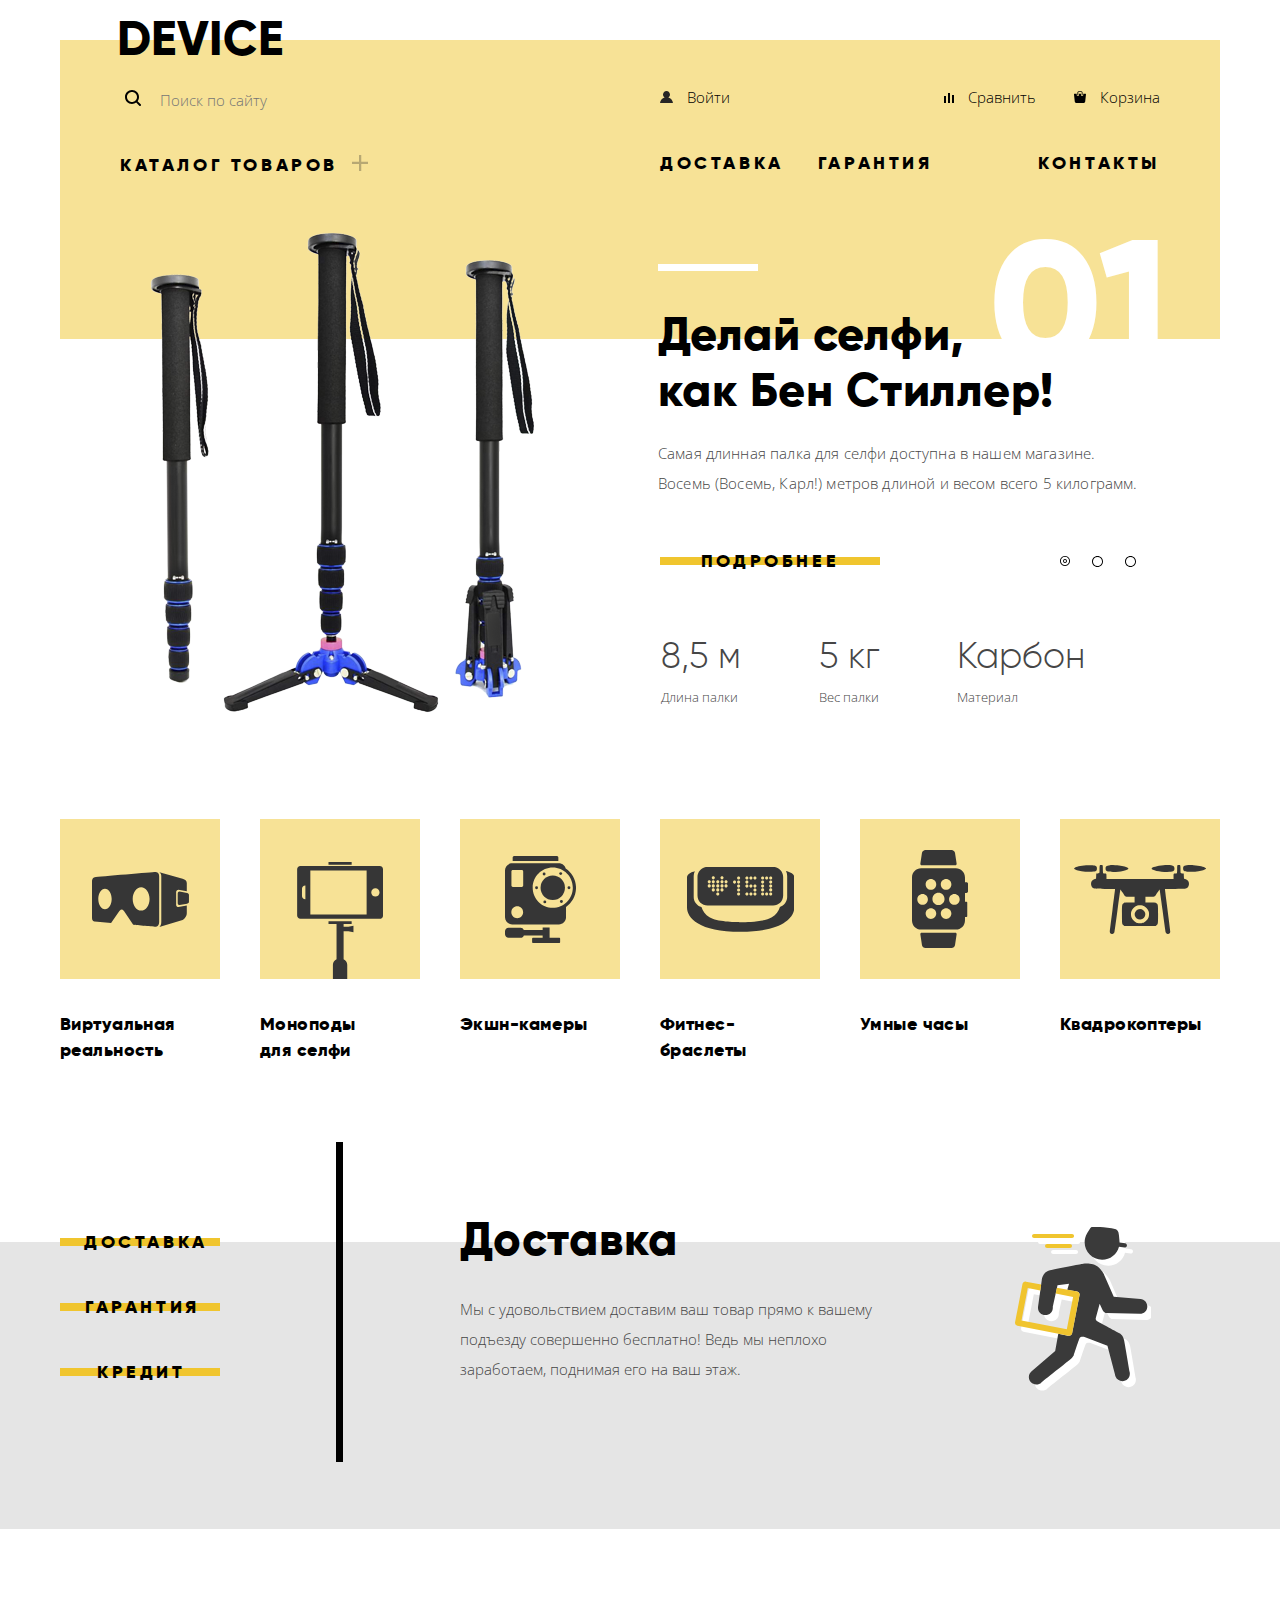
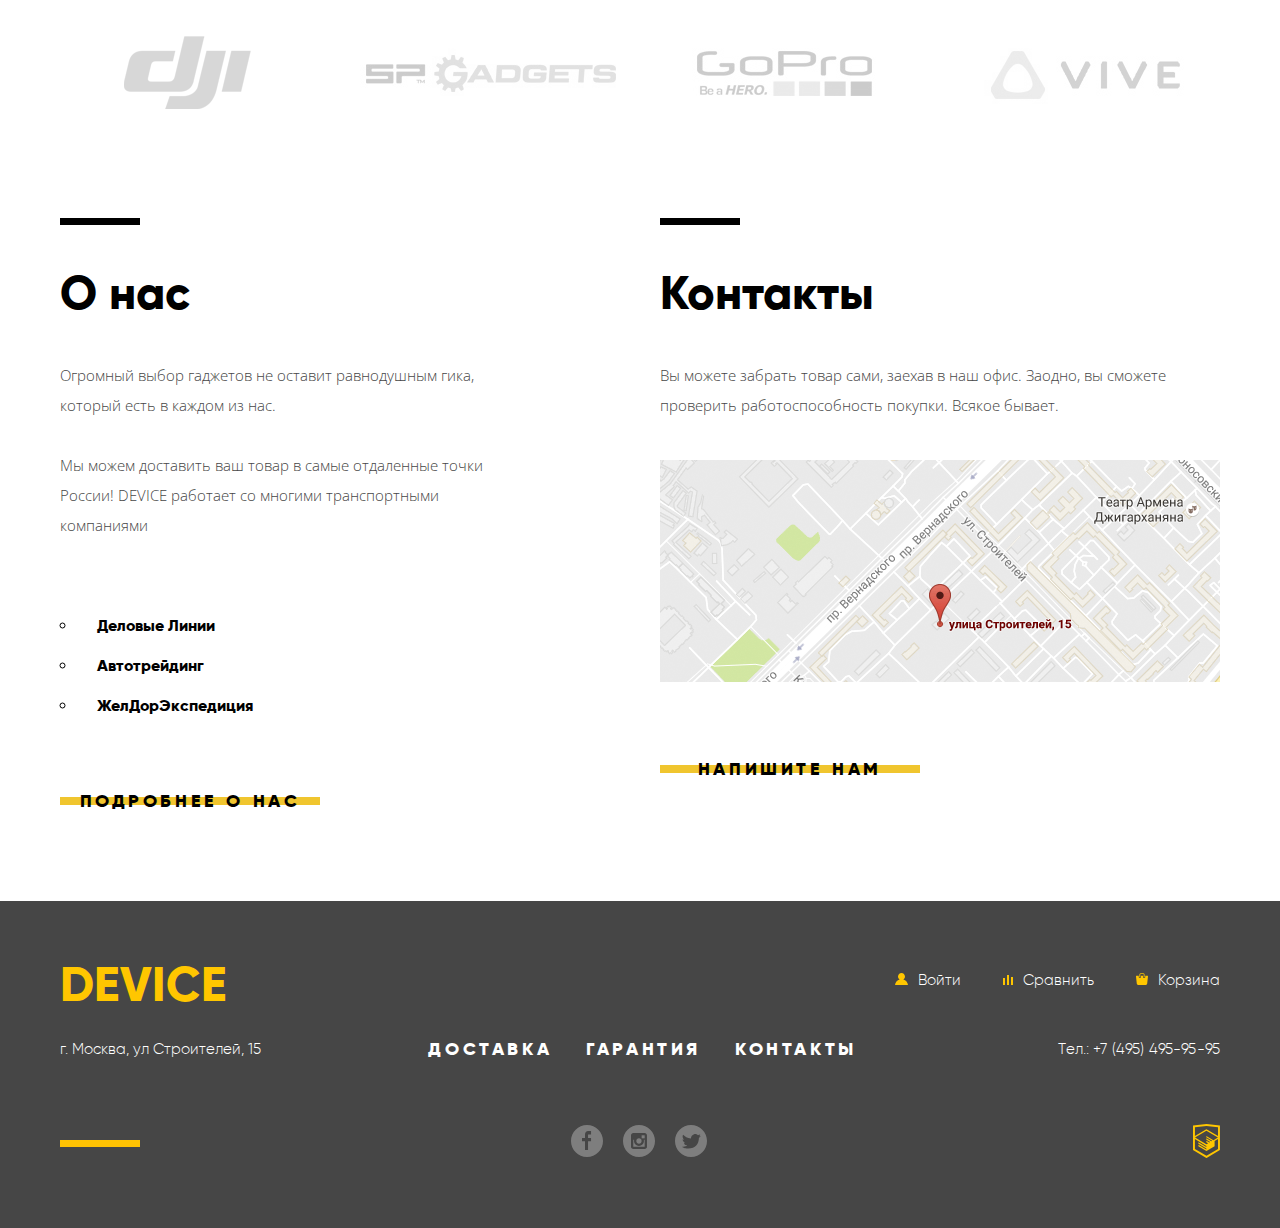
==== commit 4d4d09f9: "исправлены ошибки в internet explorer" ====
--- a/index.html
+++ b/index.html
@@ -28,27 +28,27 @@
                     </h2>
                     <div class="catalog-options">
                         <ul class="ul-reset">
-                            <li id="virtual-reality" class="interactive">
-                                <a href="#">Виртуальная реальность</a>
-                            </li>
-                            <li class="interactive">
-                                <a href="inner.html">Моноподы для селфи</a>
+                            <li id="virtual-reality">
+                                <a class="interactive" href="#">Виртуальная реальность</a>
+                            </li>
+                            <li>
+                                <a class="interactive" href="inner.html">Моноподы для селфи</a>
                             </li>
                             <li id="action_cameras" class="interactive">
                                 <a href="#">Экшн-Камеры</a>
                             </li>
                         </ul>
                         <ul class="ul-reset">
-                            <li id="fitness-braslets" class="interactive">
-                                <a href="#">Фитнес браслеты</a>
+                            <li id="fitness-braslets">
+                                <a class="interactive" href="#">Фитнес браслеты</a>
                             </li>
                             <li id="smart-watches" class="interactive">
-                                <a href="#">Умные часы</a>
+                                <a class="interactive" href="#">Умные часы</a>
                             </li>
                         </ul>
                         <ul class="ul-reset">
                             <li id="quadrupter" class="interactive">
-                                <a href="#">Квадрокоптеры</a>
+                                <a class="interactive" href="#">Квадрокоптеры</a>
                             </li>
                         </ul>
                     </div>
@@ -73,14 +73,14 @@
                     </li>
                 </ul>
                 <ul class="site-navigation ul-reset">
-                    <li class="delivery-nav interactive">
-                        <a href="#delivery">Доставка</a>
-                    </li>
-                    <li class="warranty-nav interactive">
-                        <a href="#warranty">Гарантия</a>
-                    </li>
-                    <li class="contacts-nav interactive">
-                        <a href="#contacts">Контакты</a>
+                    <li class="delivery-nav">
+                        <a class="interactive" href="#delivery">Доставка</a>
+                    </li>
+                    <li class="warranty-nav">
+                        <a class="interactive" href="#warranty">Гарантия</a>
+                    </li>
+                    <li class="contacts-nav">
+                        <a class="interactive" href="#contacts">Контакты</a>
                     </li>
                 </ul>
             </nav>
@@ -160,41 +160,23 @@
         <section class="popular layout-fixed">
             <h2 class="visually-hidden">Популярные категории</h2>
             <div class="popular-wrapper">
-                <a class="tile" href="#virtual-reality">
-                    <div class="popular-image">
-                        <img src="img/popular/popular-1.svg" alt="виртуальная реальность" width="97" height="55" />
-                    </div>
-                    <h3>Виртуальная реальность</h3>
-                </a>
-                <a class="tile special-tile" href="inner.html">
-                    <div class="popular-image img-position">
-                        <img src="img/popular/popular-2.svg" alt="моноподы для селфи" width="86" height="117" />
-                    </div>
-                    <h3>Моноподы для селфи</h3>
-                </a>
-                <a class="tile" href="#action-cameras">
-                    <div class="popular-image">
-                        <img src="img/popular/popular-3.svg" alt="экшн-камеры" width="71" height="87" />
-                    </div>
-                    <h3>Экшн-камеры</h3>
-                </a>
-                <a class="tile" href="#fitness-braslets">
-                    <div class="popular-image">
-                        <img src="img/popular/popular-4.svg" alt="фитнес-браслеты" width="107" height="65" />
-                    </div>
-                    <h3>Фитнес-браслеты</h3>
-                </a>
-                <a class="tile" href="#smart-watches">
-                    <div class="popular-image">
-                        <img src="img/popular/popular-5.svg" alt="умные часы" width="56" height="98" />
-                    </div>
-                    <h3>Умные часы</h3>
-                </a>
-                <a class="tile" href="#quadrupters">
-                    <div class="popular-image">
-                        <img src="img/popular/poppular-6.svg" alt="квадрокоптеры" width="132" height="69" />
-                    </div>
-                    <h3>Квадрокоптеры</h3>
+                <a class="tile tile-item-1" href="#virtual-reality">
+                    <h3 class="tile-title">Виртуальная реальность</h3>
+                </a>
+                <a class="tile tile-item-2" href="inner.html">
+                    <h3 class="tile-title tile-title-2">Моноподы для селфи</h3>
+                </a>
+                <a class="tile tile-item-3" href="#action-cameras">
+                    <h3 class="tile-title">Экшн-камеры</h3>
+                </a>
+                <a class="tile tile-item-4" href="#fitness-braslets">
+                    <h3 class="tile-title">Фитнес-браслеты</h3>
+                </a>
+                <a class="tile tile-item-5" href="#smart-watches">
+                    <h3 class="tile-title">Умные часы</h3>
+                </a>
+                <a class="tile tile-item-6" href="#quadrupters">
+                    <h3 class="tile-title">Квадрокоптеры</h3>
                 </a>
             </div>
         </section>
@@ -203,14 +185,14 @@
                 <h2 class="visually-hidden">Сервисы</h2>
                 <div class="services-navigation">
                     <ul>
-                        <li class="services-navigation-item about-delivery">
-                            <p>Доставка</p>
+                        <li class="services-navigation-item about-delivery ">
+                            <a class="services-btn btn1">Доставка</a>
                         </li>
                         <li class="services-navigation-item">
-                            <p>Гарантия</p>
+                            <a class="services-btn btn2">Гарантия</a>
                         </li>
                         <li class="services-navigation-item">
-                            <p>Кредит</p>
+                            <a class="services-btn btn3">Кредит</a>
                         </li>
                     </ul>
                 </div>
@@ -340,7 +322,7 @@
                             <a class="interactive" href="#contacts">Контакты</a>
                         </li>
                     </ul>
-                    <span class="phone-number">Тел.: +7 (495) 95-95-95</span>
+                    <span class="phone-number">Тел.: +7 (495) 495-95-95</span>
                 </div>
             </section>
             <section>
@@ -374,7 +356,8 @@
     </footer>
     <section class="map-popup modal">
         <h2 class="visually-hidden">Как до нас добраться</h2>
-        <iframe src="https://www.google.com/maps/embed?pb=!1m18!1m12!1m3!1d2249.1125488779985!2d37.527429316262506!3d55.6870309805358!2m3!1f0!2f0!3f0!3m2!1i1024!2i768!4f13.1!3m3!1m2!1s0x46b54cf65f5c8955%3A0x694710ccd55501e!2z0YPQuy4g0KHRgtGA0L7QuNGC0LXQu9C10LksIDE1LCDQnNC-0YHQutCy0LAsIDExOTMxMQ!5e0!3m2!1sru!2sru!4v1522791568439" width="960" height="559" allowfullscreen></iframe>
+        <iframe src="https://www.google.com/maps/embed?pb=!1m18!1m12!1m3!1d2249.1125488779985!2d37.527429316262506!3d55.6870309805358!2m3!1f0!2f0!3f0!3m2!1i1024!2i768!4f13.1!3m3!1m2!1s0x46b54cf65f5c8955%3A0x694710ccd55501e!2z0YPQuy4g0KHRgtGA0L7QuNGC0LXQu9C10LksIDE1LCDQnNC-0YHQutCy0LAsIDExOTMxMQ!5e0!3m2!1sru!2sru!4v1522791568439"
+            width="960" height="559" allowfullscreen></iframe>
         <p><img src="img/map-big.jpg" alt="Офис компании по адресу г. Москва, ул Строителей, 15" width="960" height="559" /></p>
         <button class="modal-close" type="button"></button>
     </section>
--- a/css/styles.min.css
+++ b/css/styles.min.css
@@ -1 +1 @@
-@font-face {font-family: "Gilroy";src: url("../fonts/gilroyextrabold-webfont.eot");src: url("../fonts/gilroyextrabold-webfont.eot?#iefix") format("embedded-opentype"), url("../fonts/gilroyextrabold.woff2") format("woff2");font-weight: 700;font-style: normal;}@font-face {font-family: "Gilroy";src: url("../fonts/gilroylight-webfont.eot");src: url("../fonts/gilroylight-webfont.eot?#iefix") format("embedded-opentype"), url("../fonts/gilroylight.woff2") format("woff2");font-weight: 300;font-style: normal;}.visually-hidden {visibility: hidden;width: 0;height: 0;margin: 0;padding: 0;line-height: 0;}.ul-reset {margin: 0;padding: 0;list-style: none;}body {min-width: 1200px;padding: 0;font-family: "Gilroy", "Open Sans", sans-serif;font-size: 15px;line-height: 30px;color: #000000;background-color: #ffffff;}a {text-decoration: none;color: #000000;}.layout-fixed {margin: 0 auto;width: 1160px;padding: 0 20px;}.logo {font-size: 48px;text-transform: uppercase;font-weight: 700;line-height: 48px;letter-spacing: 0.01em;}.main-header {padding-top: 40px;}.main-header .logo {position: absolute;display: block;margin-left: 57px;top: 15px;z-index: 1;}.header-yellow-bg {position: relative;min-height: 184px;background-color: #f7e296;padding: 0 60px;display: -webkit-box;display: -ms-flexbox;display: flex;-webkit-box-pack: justify;-ms-flex-pack: justify;justify-content: space-between;}.header-right-block form {line-height: 0;}.search-input {width: 310px;height: 50px;font-family: "Open Sans", "Arial", sans-serif;font-weight: 300;color: rgba(0, 0, 0, 0.3);border: none;outline: none;background: url(../img/menu/search.svg) no-repeat;background-position: 5px 15px;background-color: #f7e296;padding-left: 40px;margin-top: 35px;padding-top: 0;padding-bottom: 0;}.search-input:hover {color: rgba(0, 0, 0, 0.6);}.input-form {width: 440px;height: 50px;}.input-form input:focus {color: #000000;border-bottom: 2px solid black;}.search-input:focus + input {display: inline-block;vertical-align: bottom;}.search-button {width: 85px;height: 50px;border: 2px solid black;background: none;padding: 0;margin-left: -4px;display: none;-webkit-box-sizing: border-box;box-sizing: border-box;outline: none;}.search-button:hover {color: #ffffff;background: #000000;}.search-button:active {color: rgba(0, 0, 0, 0.3);background: #000000;display: inline-block;vertical-align: bottom;}.catalog, .catalog-options, .user-navigation, .site-navigation {list-style: none;}.catalog {margin-top: 60px;}.catalog-header {width: 260px;margin: 0;font-family: "Gilroy", "Arial", sans-serif;font-size: 18px;text-transform: uppercase;font-weight: 700;letter-spacing: 0.2em;}.catalog img {margin-left: 5px;opacity: 0.3;}.catalog-options {width: 100%;min-height: 130px;background-color: #f7e296;display: none;padding-top: 20px;padding-bottom: 30px;position: absolute;left: 0;padding-left: 60px;-webkit-box-sizing: border-box;box-sizing: border-box;}.catalog-options:before {content: "";position: absolute;height: 21px;top: -15px;}.catalog-options li {margin-bottom: 6px;}.catalog-header:hover ~ .catalog-options, .catalog-header:focus ~ .catalog-options {display: -webkit-box;display: -ms-flexbox;display: flex;z-index: 2;}.catalog-options:hover {display: -webkit-box;display: -ms-flexbox;display: flex;z-index: 2;}.catalog-options ul {font-family: "Open Sans", "Arial", sans-serif;font-weight: 300;width: 160px;margin-right: 40px;}.catalog-options ul:first-child {min-width: 200px;}.main-navigation {min-width: 500px;display: -webkit-box;display: -ms-flexbox;display: flex;-webkit-box-orient: vertical;-webkit-box-direction: normal;-ms-flex-direction: column;flex-direction: column;margin-top: 50px;}.user-navigation, .site-navigation {display: -webkit-box;display: -ms-flexbox;display: flex;-ms-flex-wrap: wrap;flex-wrap: wrap;}.user-navigation img {margin-right: 14px;}.user-navigation li {line-height: 15px;font-family: "Open Sans", "Arial", sans-serif;font-weight: 300;-webkit-box-orient: horizontal;-webkit-box-direction: reverse;-ms-flex-direction: row-reverse;flex-direction: row-reverse;}.user-navigation .login-link {margin-right: auto;margin-left: 0;}.user-navigation li {margin-left: 38px;}.site-navigation {font-family: "Gilroy", "Arial", sans-serif;font-size: 18px;text-transform: uppercase;font-weight: 700;letter-spacing: 0.2em;margin-top: 43px;}.site-navigation li {margin-right: 34px;}.site-navigation li:last-of-type {margin-right: 0;}.site-navigation .contacts-nav {margin-left: auto;}.interactive:hover, .interactive:focus {opacity: 0.6;}.interactive:active {opacity: 0.3;}main {position: relative;}.slides {min-height: 495px;position: relative;background-image: -webkit-linear-gradient(#f7e296 115px, white 115px);background-image: -o-linear-gradient(#f7e296 115px, white 115px);background-image: linear-gradient(#f7e296 115px, white 115px);}.slide-img {width: 560px;}.slide1 {display: -webkit-box;display: -ms-flexbox;display: flex;-ms-flex-pack: distribute;justify-content: space-around;}.slide1 img {margin-left: 28px;margin-top: 5px;}.slide1 .slide-info {margin-top: 40px;}.slide1 .lead {width: 397px;}.slide1 .slide-text {width: 490px;}.slide2 {display: none;-ms-flex-pack: distribute;justify-content: space-around;}.slide2 img {margin-top: 15px;margin-left: 55px;}.slide2 .slide-info {margin-top: 40px;margin-left: 15px;}.slide2 .lead {width: 260px;}.slide2 .slide-text {width: 450px;}.slide3 {display: none;-ms-flex-pack: distribute;justify-content: space-around;}.slide3 img {margin-top: 69px;margin-left: 7px;}.slide3 .slide-info {margin-top: 40px;padding-right: 40px;}.bw-number {position: absolute;top: 65px;right: 50px;font-weight: 700;font-size: 179px;color: white;}.lead {position: relative;width: 505px;font-weight: 700;font-size: 47px;line-height: 56px;letter-spacing: 0.01em;margin: 0;padding: 0;}.slide-info {width: 500px;}.slide-info::before {content: "";display: block;width: 100px;height: 7px;background: white;margin-bottom: 35px;}.slide-text {font-family: "Open Sans", "Arial", sans-serif;font-weight: 300;color: #464646;letter-spacing: 0.01em;margin-top: 20px;margin-bottom: 43px;}.promo-slider-table .options {font-family: "Gilroy", "Arial", sans-serif;font-size: 36px;font-weight: 300;color: #464646;}.promo-slider-table td {padding-right: 75px;padding-bottom: 8px;}.promo-slider-table .property {font-family: "Open Sans", "Arial", sans-serif;font-size: 13px;font-weight: 300;color: #464646;}.promo-slider-table .left-cell {padding-right: 65px;}.slide3 td {padding-right: 45px;}.slider-button {display: block;width: 220px;font-size: 18px;text-transform: uppercase;font-weight: 700;text-align: center;color: #000000;letter-spacing: 0.2em;line-height: 40px;background-image: -webkit-gradient(linear, left top, left bottom, color-stop(40%, transparent), color-stop(40%, #f0c52e), color-stop(60%, #f0c52e), color-stop(60%, transparent));background-image: -webkit-linear-gradient(transparent 40%, #f0c52e 40%, #f0c52e 60%, transparent 60%);background-image: -o-linear-gradient(transparent 40%, #f0c52e 40%, #f0c52e 60%, transparent 60%);background-image: linear-gradient(transparent 40%, #f0c52e 40%, #f0c52e 60%, transparent 60%);border: none;padding: 0;margin-bottom: 57px;margin-left: 2px }.radio-group {display: inline-block;position: absolute;bottom: 147px;right: 84px;vertical-align: bottom;}.radio-group input[type="radio"] {display: none;}.radio-group input[type="radio"] + label::before {content: "";display: inline-block;vertical-align: middle;height: 11px;width: 11px;margin-left: 18px;background-image: url("../img/promo_slider/slider-button-empty.svg");background-size: cover;background-repeat: no-repeat;}.radio-group input[type="radio"]:checked + label::before {content: "";display: inline-block;vertical-align: middle;height: 10px;width: 10px;margin-left: 20px;background-image: url("../img/promo_slider/slider-button.svg");background-size: cover;background-repeat: no-repeat;}.popular {margin-bottom: 81px;margin-top: 97px;}.popular-wrapper {display: -webkit-box;display: -ms-flexbox;display: flex;-webkit-box-orient: horizontal;-webkit-box-direction: normal;-ms-flex-direction: row;flex-direction: row;-webkit-box-pack: justify;-ms-flex-pack: justify;justify-content: space-between;}.popular a {width: 160px;list-style: none;}.img-position img {-ms-flex-item-align: end;align-self: flex-end }.special-tile h3 {width: 120px;}.popular-image {width: 160px;height: 160px;display: -webkit-box;display: -ms-flexbox;display: flex;-webkit-box-pack: center;-ms-flex-pack: center;justify-content: center;-webkit-box-align: center;-ms-flex-align: center;align-items: center;background-color: #f7e296;margin-bottom: 34px;}.popular h3 {font-size: 18px;font-weight: 700;line-height: 24px;margin: 0;text-align: left;}.popular-image:hover, .popular-image:focus {background-color: #f0c52e;}.tile:active img, .tile:active h3 {opacity: 0.3;color: rgba(0, 0, 0, 0.3);}.services {background-image: -webkit-linear-gradient(transparent 100px, #e5e5e5 100px);background-image: -o-linear-gradient(transparent 100px, #e5e5e5 100px);background-image: linear-gradient(transparent 100px, #e5e5e5 100px);padding-bottom: 65px;}.services-content {display: -webkit-box;display: -ms-flexbox;display: flex;-webkit-box-orient: horizontal;-webkit-box-direction: normal;-ms-flex-direction: row;flex-direction: row;}.services-navigation {width: 275px;min-height: 320px;border-right: 7px solid black;}.services-navigation ul {padding: 0;margin-top: 80px;}.services-navigation p {width: 160px;list-style: none;font-size: 18px;text-transform: uppercase;font-weight: 700;letter-spacing: 0.2em;text-align: center;line-height: 40px;background-image: -webkit-gradient(linear, left top, left bottom, color-stop(40%, transparent), color-stop(40%, #f0c52e), color-stop(60%, #f0c52e), color-stop(60%, transparent));background-image: -webkit-linear-gradient(transparent 40%, #f0c52e 40%, #f0c52e 60%, transparent 60%);background-image: -o-linear-gradient(transparent 40%, #f0c52e 40%, #f0c52e 60%, transparent 60%);background-image: linear-gradient(transparent 40%, #f0c52e 40%, #f0c52e 60%, transparent 60%);border: none;cursor: pointer;padding: 0;}.services-navigation li {width: 280px;list-style: none;margin-bottom: 23px;}.services-navigation p {padding: 0;margin: 0;}.about-delivery {background: black;}.about-delivery p {background: #000000;color: #f7e184;}.services-navigation p:hover {background: #f4d361;}.services-navigation-item:active p {background: #000000;color: #f7e184;}.services-navigation-item:active {background: #000000;}.about-delivery p:hover {background: black;color: #f7e184;}.services-text {width: 450px;padding-left: 55px;margin-left: 65px;margin-top: 73px;}.services-text h3 {margin: 0;padding: 0;font-weight: 700;font-size: 47px;line-height: 48px;margin-bottom: 31px;}.services-text p {font-family: "Open sans", "Arial", sans-serif;font-weight: 300;font-size: 15px;color: #464646;}.delivery {display: -webkit-box;display: -ms-flexbox;display: flex;}.delivery img {margin-left: 105px;margin-top: 85px }.warranty {display: none;}.warranty img {margin-left: 90px;margin-top: 60px }.credit {display: none;}.credit img {margin-left: 80px;margin-top: 60px }.credit p {width: 425px;}.brands {padding: 80px 0;}.brands ul {display: -webkit-box;display: -ms-flexbox;display: flex;-webkit-box-pack: justify;-ms-flex-pack: justify;justify-content: space-between;padding: 0;}.brands li {list-style: none;}.brand a {display: block;width: 260px;height: 100px;}.brand .dji {background-image: url(../img/logotypes-black/logo-1.png);opacity: 0.2;}.brands .dji:hover {background-image: url(../img/logotypes_colored/logo-1.png);opacity: 1;}.brands .sp-gadgets {background: url(../img/logotypes-black/logo-2.png) no-repeat;opacity: 0.2;}.brands .sp-gadgets:hover {background-image: url(../img/logotypes_colored/logo-2.png);opacity: 1;}.brands .go-pro {background: url(../img/logotypes-black/logo-3.png) no-repeat;opacity: 0.2;}.brands .go-pro:hover {background-image: url(../img/logotypes_colored/logo-3.png);opacity: 1;}.brands .vive {background: url(../img/logotypes-black/logo-4.png) no-repeat;opacity: 0.2;}.brands .vive:hover {background-image: url(../img/logotypes_colored/logo-4.png);opacity: 1;}.about-contacts {display: -webkit-box;display: -ms-flexbox;display: flex;-webkit-box-pack: justify;-ms-flex-pack: justify;justify-content: space-between;}.about-us::before, .contacts::before {content: "";display: block;width: 80px;height: 7px;background: black;margin-bottom: 55px;}.about-us h3, .contacts h3 {font-weight: 700;font-size: 47px;margin: 0;margin-bottom: 50px;}.about-us p, .contacts p {font-family: "Open Sans", "Arial", sans-serif;font-weight: 300;color: #464646;margin: 0;margin-bottom: 30px;}.about-us {width: 460px;}.contacts {width: 560px;}.shipping-companies {font-size: 16px;font-weight: 700;line-height: 40px;padding: 0;margin-top: 37px;margin-left: 17px;list-style-type: circle;list-style-position: outside;}.shipping-companies li {padding-left: 20px;}.about-contacts-btn {display: block;width: 260px;font-size: 18px;text-transform: uppercase;font-weight: 700;text-align: center;color: #000000;letter-spacing: 0.2em;line-height: 40px;background-image: -webkit-gradient(linear, left top, left bottom, color-stop(40%, transparent), color-stop(40%, #f0c52e), color-stop(60%, #f0c52e), color-stop(60%, transparent));background-image: -webkit-linear-gradient(transparent 40%, #f0c52e 40%, #f0c52e 60%, transparent 60%);background-image: -o-linear-gradient(transparent 40%, #f0c52e 40%, #f0c52e 60%, transparent 60%);background-image: linear-gradient(transparent 40%, #f0c52e 40%, #f0c52e 60%, transparent 60%);border: none;padding: 0;margin-top: 55px;margin-bottom: 80px;}.contacts-map img {margin-top: 10px;margin-bottom: 2px;}@-webkit-keyframes bounce {0% {-webkit-transform: translateY(-2000px);transform: translateY(-2000px);}70% {-webkit-transform: translateY(30px);transform: translateY(30px);}90% {-webkit-transform: translateY(-10px);transform: translateY(-10px);}100% {-webkit-transform: translateY(0);transform: translateY(0);}}@keyframes bounce {0% {-webkit-transform: translateY(-2000px);transform: translateY(-2000px);}70% {-webkit-transform: translateY(30px);transform: translateY(30px);}90% {-webkit-transform: translateY(-10px);transform: translateY(-10px);}100% {-webkit-transform: translateY(0);transform: translateY(0);}}@-webkit-keyframes shake {0%, 100% {-webkit-transform: translateX(0);transform: translateX(0);}10%, 30%, 50%, 70%, 90% {-webkit-transform: translateX(-10px);transform: translateX(-10px);}20%, 40%, 60%, 80% {-webkit-transform: translateX(10px);transform: translateX(10px);}}@keyframes shake {0%, 100% {-webkit-transform: translateX(0);transform: translateX(0);}10%, 30%, 50%, 70%, 90% {-webkit-transform: translateX(-10px);transform: translateX(-10px);}20%, 40%, 60%, 80% {-webkit-transform: translateX(10px);transform: translateX(10px);}}.map-popup {top: 190%;left: 50%;margin-left: -470px;display: none;line-height: 0;}.map-popup p {position: absolute;top: 0;left: 0;z-index: 1;margin: 0;}.map-popup iframe {position: relative;z-index: 2;border: none;}.modal {position: absolute;-webkit-box-shadow: 0 10px 20px 10px rgba(0, 0, 0, 0.2);box-shadow: 0 10px 20px 10px rgba(0, 0, 0, 0.2);}.modal-write-us {position: fixed;top: 30%;left: 50%;margin-top: -50px;margin-left: -425px;padding: 100px 109px 80px 90px;font-size: 18px;font-weight: 700;color: black;display: none;-webkit-box-orient: vertical;-webkit-box-direction: normal;-ms-flex-direction: column;flex-direction: column;background-color: white;}.modal-show {display: block;-webkit-animation: bounce 0.6s;animation: bounce 0.6s;}.modal-error {-webkit-animation: shake 0.6s;animation: shake 0.6s;}.modal-close {position: absolute;right: 20px;top: 30px;width: 50px;height: 50px;background: #F7E296;border: 1px solid #F7E296;border-radius: 50%;opacity: 0.5;z-index: 3;}.modal-close:hover {opacity: 1;}.modal-close:active {opacity: 0.3;}.modal-close:before, .modal-close:after {position: absolute;top: 10px;left: 23px;content: " ";height: 30px;width: 3px;background-color: white;}.modal-close:before {-webkit-transform: rotate(45deg);-ms-transform: rotate(45deg);transform: rotate(45deg);}.modal-close:after {-webkit-transform: rotate(-45deg);-ms-transform: rotate(-45deg);transform: rotate(-45deg);}.modal-row1 {display: -webkit-box;display: -ms-flexbox;display: flex;-webkit-box-pack: justify;-ms-flex-pack: justify;justify-content: space-between;}.form-group {display: -webkit-box;display: -ms-flexbox;display: flex;-webkit-box-orient: vertical;-webkit-box-direction: normal;-ms-flex-direction: column;flex-direction: column;}.modal-row1 input {width: 360px;height: 50px;margin-top: 15px;}.modal-row1 input:hover, .modal-row2 textarea:hover {opacity: 0.8;}.modal-row1 input:focus, .modal-row2 textarea:focus {background: white;border: 3px solid #EFC52D;outline: none;}.modal-row1 input:invalid, .modal-row2 textarea:invalid {background: #ECB4B4;opacity: 0.5;}.modal-row2 {margin-top: 38px;}.modal-row2 textarea {width: 760px;height: 155px;padding-top: 17px;margin-top: 10px;margin-bottom: 45px;}.modal-input {font-family: "Open Sans", "Arial", sans-serif;font-weight: 400;font-size: 14px;color: rgba(0, 0, 0, 0.4);padding-left: 20px;background-color: #E5E5E5;border: 3px solid transparent;opacity: 0.5;-webkit-box-sizing: border-box;box-sizing: border-box;}.modal-button {width: 200px;font-size: 18px;text-transform: uppercase;font-weight: 700;text-align: center;color: #000000;letter-spacing: 0.2em;line-height: 40px;background-color: transparent;background-image: -webkit-gradient(linear, left top, left bottom, color-stop(40%, transparent), color-stop(40%, #f0c52e), color-stop(60%, #f0c52e), color-stop(60%, transparent));background-image: -webkit-linear-gradient(transparent 40%, #f0c52e 40%, #f0c52e 60%, transparent 60%);background-image: -o-linear-gradient(transparent 40%, #f0c52e 40%, #f0c52e 60%, transparent 60%);background-image: linear-gradient(transparent 40%, #f0c52e 40%, #f0c52e 60%, transparent 60%);border: none;padding: 0;}.page-footer {color: #ffffff;background-color: #464646;padding-top: 60px;padding-bottom: 60px;}.page-footer section a:not(.logo) {color: #ffffff;}.page-footer li {list-style: none;}.footer-row .logo {color: #ffc600;line-height: 48px;}.footer-row {display: -webkit-box;display: -ms-flexbox;display: flex;-webkit-box-pack: justify;-ms-flex-pack: justify;justify-content: space-between;}.footer-row1 {margin-bottom: 23px;}.footer-user-nav {padding: 0;margin: 0;display: -webkit-box;display: -ms-flexbox;display: flex;}.footer-user-nav li {margin-right: 42px;margin-top: 4px;}.footer-user-nav svg {margin-right: 10px;}.footer-user-nav .user-name {margin-right: 25px;}.footer-user-nav .cart {margin-right: 0;}.footer-row2 {margin-bottom: 60px;}.footer-services, .footer-social {padding: 0;margin: 0;display: -webkit-box;display: -ms-flexbox;display: flex;-webkit-box-orient: horizontal;-webkit-box-direction: normal;-ms-flex-direction: row;flex-direction: row;-webkit-box-pack: justify;-ms-flex-pack: justify;justify-content: space-between;-ms-flex-wrap: wrap;flex-wrap: wrap;}.footer-services {font-family: "Gilroy", "Arial", sans-serif;text-transform: uppercase;font-size: 18px;font-weight: 700;letter-spacing: 0.2em;margin-right:15px;}.footer-services li {display: inline-block;margin-right: 34px;vertical-align: middle;}.padding-right {min-width: 210px;}.padding-left {min-width: 160px;}.footer-row3 {-webkit-box-align: center;-ms-flex-align: center;align-items: center;}.footer-row3::before {content: "";width: 80px;height: 7px;background: #FFC303;margin-bottom: 5px;}.footer-social {margin-right: 35px;}.footer-social li {margin-right: 20px;display: inline-block;vertical-align: baseline;}.footer-social-img {opacity: 0.3;}.footer-social-img:hover, .footer-social-img:focus {opacity: 0.6;}.footer-social-img:active {opacity: 0.1;}.phone-number {text-decoration: none;}.user-navigation .user-name {margin-right: 20px;margin-left: 0;}.user-navigation .logout {margin-left: 0;margin-right: auto;}.logout a {color: rgba(0, 0, 0, 0.3);}.page-header {margin-bottom: 42px;}.page-header h1 {margin: 0;padding: 0;font-size: 47px;font-weight: 700;line-height: 48px;letter-spacing: 0.01em;margin-top: 40px;margin-bottom: 20px;margin-left: 60px;}.breadcrumbs {margin-left: 60px;}.breadcrumbs li {display: inline-block;margin-right: 9px;vertical-align: middle;}.breadcrumbs li + li::before {content: "";display: inline-block;vertical-align: middle;width: 4px;height: 7px;margin-right: 9px;background-image: url(../img/nav-arrow.svg);background-repeat: no-repeat;}.breadcrumbs li a {color: rgba(0, 0, 0, 0.3);}.interactive-breadcrumbs:hover, .interactive-breadcrumbs:focus {color: rgba(0, 0, 0, 0.6);}.interactive-breadcrumbs:active {opacity: 0.1;}.page-content {display: -webkit-box;display: -ms-flexbox;display: flex;-webkit-box-orient: vertical;-webkit-box-direction: normal;-ms-flex-direction: column;flex-direction: column;}.container {display: -webkit-box;display: -ms-flexbox;display: flex;}.left {width: 29% }.right {width: 67%;padding-left: 70px;}.top-row {background-image: -webkit-gradient(linear, left top, right top, color-stop(50%, #dbdbdb), color-stop(50%, #ebebeb));background-image: -webkit-linear-gradient(left, #dbdbdb 50%, #ebebeb 50%);background-image: -o-linear-gradient(left, #dbdbdb 50%, #ebebeb 50%);background-image: linear-gradient(to right, #dbdbdb 50%, #ebebeb 50%) }.bottom-row {background-image: -webkit-gradient(linear, left top, right top, color-stop(50%, #efefef), color-stop(50%, white));background-image: -webkit-linear-gradient(left, #efefef 50%, white 50%);background-image: -o-linear-gradient(left, #efefef 50%, white 50%);background-image: linear-gradient(to right, #efefef 50%, white 50%) }.grey-row {background: #ebebeb;}.white-row {background: white;}.filter {padding: 0;margin: 0;padding-left: 60px }.left h2, .sort h2 {font-weight: 700;font-size: 16px;line-height: 70px;text-transform: uppercase;letter-spacing: 0.23em;margin: 0;}.left h2 {margin-left: 60px;}.filter-content {padding-top: 70px;padding-right: 60px;}.item-price h3 {padding: 0;margin: 0;font-size: 18px;font-weight: 700;margin-bottom: 24px;}.item-color::before, .bluetooth::before, .item-price::before {content: "";display: block;width: 200px;height: 2px;background: black;margin-bottom: 7px;}.filter-item label {font-family: "Open Sans", "Arial", sans-serif;font-weight: 300;font-size: 14px;line-height: 23px;cursor: pointer;}.item-price {border: none;padding: 0;margin: 0;}.price-controls {cursor: pointer;}.price-controls label {display: inline-block;vertical-align: bottom;font-size: 14px;line-height: 38px;vertical-align: top;cursor: pointer;font-weight: 300;color: rgba(0, 0, 0, 0.2) }.price-controls .min-price, .price-controls .max-price {width: 85px;}.price-controls input {width: 50px;margin: 0;color: inherit;font: inherit;background: none;border: none;}.range-controls {position: relative;margin-top: 30px;}.range-controls .scale {height: 2px;background: #DADADA;}.range-controls .bar {width: 50%;height: 2px;background: #8FC72F;}.range-toggle {position: absolute;top: -9px;width: 4px;height: 4px;background: #ababab;border: 8px solid #ffffff;border-radius: 50%;-webkit-box-shadow: 0 2px 1px 0 rgba(0, 1, 1, 0.2);box-shadow: 0 2px 1px 0 rgba(0, 1, 1, 0.2);cursor: pointer;}.range-toggle-min {left: -5px;}.range-toggle-max {left: 50%;}.item-color {min-height: 200px;display: -webkit-box;display: -ms-flexbox;display: flex;-webkit-box-orient: vertical;-webkit-box-direction: normal;-ms-flex-direction: column;flex-direction: column;-webkit-box-pack: start;-ms-flex-pack: start;justify-content: flex-start;margin-top: 14px;border: none;padding: 0;margin: 0;margin-top: 28px;padding-bottom: 28px;}.item-color h3 {padding: 0;margin: 0;font-size: 18px;font-weight: 700;margin-bottom: 24px;}.item-color label, .bluetooth label {display: -webkit-box;display: -ms-flexbox;display: flex;-webkit-box-orient: horizontal;-webkit-box-direction: normal;-ms-flex-direction: row;flex-direction: row;-webkit-box-align: center;-ms-flex-align: center;margin-bottom: 16px }.visually-hidden-input {opacity: 0;position: absolute;}.item-color label:before {content: "";display: inline-block;vertical-align: middle;height: 23px;width: 27px;margin-right: 10px;background-image: url(../img/checkbox-off.svg);background-repeat: no-repeat;}.color-input:checked + label:before {content: "";width: 27px;height: 23px;margin-right: 10px;background-image: url("../img/checkbox-on.svg");background-repeat: no-repeat;}.color-input:disabled + label:before {content: "";height: 23px;width: 27px;margin-right: 10px;background-image: url(../img/checkbox-on.svg);background-repeat: no-repeat;opacity: 0.25;}.color-input:disabled + label:before {content: "";display: inline-block;vertical-align: middle;height: 23px;width: 27px;margin-right: 10px;background-image: url(../img/checkbox-off.svg);background-repeat: no-repeat;opacity: 0.25;}.bluetooth {border: none;padding: 0;margin: 0;}.bluetooth h3 {padding: 0;margin: 0;font-size: 18px;font-weight: 700;margin-bottom: 20px;}.bluetooth label:before {content: "";display: inline-block;vertical-align: middle;height: 27px;width: 27px;margin-right: 10px;background-image: url("../img/radio-off.svg");background-repeat: no-repeat;}.bluetooth-input:checked + label:before {content: "";display: inline-block;vertical-align: middle;height: 27px;width: 27px;margin-right: 10px;background-image: url("../img/radio-on.svg");background-repeat: no-repeat;}.bluetooth-input:disabled + label:before {content: "";display: inline-block;vertical-align: middle;height: 27px;width: 27px;margin-right: 10px;background-image: url(../img/radio-off.svg);background-repeat: no-repeat;opacity: 0.25;}.interactive-input:hover + label:before {opacity: 0.6;}.interactive-input:focus + label:before {outline: -webkit-focus-ring-color auto 5px;}.interactive-input:active + label:before {opacity: 1;}.filter-button {display: block;width: 200px;font-size: 18px;text-transform: uppercase;font-weight: 700;text-align: center;color: #000000;letter-spacing: 0.2em;line-height: 40px;background-color: transparent;background-image: -webkit-gradient(linear, left top, left bottom, color-stop(40%, transparent), color-stop(40%, #f0c52e), color-stop(60%, #f0c52e), color-stop(60%, transparent));background-image: -webkit-linear-gradient(transparent 40%, #f0c52e 40%, #f0c52e 60%, transparent 60%);background-image: -o-linear-gradient(transparent 40%, #f0c52e 40%, #f0c52e 60%, transparent 60%);background-image: linear-gradient(transparent 40%, #f0c52e 40%, #f0c52e 60%, transparent 60%);border: none;padding: 0;margin-top: 18px;}.interactive-button:hover, .interactive-button:focus {background: #f0c52e;color: rgba(0, 0, 0, 0.6);}.interactive-button:active {color: rgba(0, 0, 0, 0.3);}.sort {display: -webkit-box;display: -ms-flexbox;display: flex;-webkit-box-orient: horizontal;-webkit-box-direction: normal;-ms-flex-direction: row;flex-direction: row;-webkit-box-align: baseline;-ms-flex-align: baseline;align-items: baseline;}.sort h2 {margin-right: 50px;}.sort-items {display: -webkit-box;display: -ms-flexbox;display: flex;-webkit-box-pack: justify;-ms-flex-pack: justify;justify-content: space-between;}.sort-item a {font-family: "Open Sans", "Arial", sans-serif;font-weight: 400;font-size: 14px;color: rgba(0, 0, 0, 0.3);margin-right: 30px;}.by-price a {color: rgb(0, 0, 0);}.interactive-sort:hover, .interactive-sort:focus {color: rgba(0, 0, 0, 0.6);}.by-price a:hover, .interactive-sort:focus {color: rgb(0, 0, 0);}s .interactive-sort:active {color: rgb(0, 0, 0);}.arrows {margin-left: auto;cursor: pointer;}.arrow {margin-left: 13px;opacity: 0.3;}.interactive-arrow:hover, .interactive-arrow:focus {opacity: 0.6;}.interactive-arrow:active {opacity: 1;}.items {padding-top: 70px;padding-bottom: 77px;}.items ul {display: -webkit-box;display: -ms-flexbox;display: flex;-webkit-box-orient: horizontal;-webkit-box-direction: normal;-ms-flex-direction: row;flex-direction: row;-ms-flex-wrap: wrap;flex-wrap: wrap;}.item {display: -webkit-box;display: -ms-flexbox;display: flex;-webkit-box-orient: vertical;-webkit-box-direction: normal;-ms-flex-direction: column;flex-direction: column;position: relative;margin-bottom: 48px;}.item:nth-child(2n + 1) {margin-right: 40px;}.item-subscribe {display: -webkit-box;display: -ms-flexbox;display: flex;margin-top: 30px;}.item-title {width: 260px;font-weight: 700;font-size: 18px;color: #000000;line-height: 24px;letter-spacing: 0.012em;}.item-subscribe .special-title{width:210px;}.price {font-weight: 300;font-size: 16px;color: #464646;margin-left: auto;}.item-new:before {content: "new";position: absolute;top: 27px;right: 25px;width: 57px;height: 57px;text-transform: uppercase;border: 2px solid black;border-radius: 50%;font-size: 14px;font-weight: 700;color: black;line-height: 60px;opacity: 0.2;text-align: center;}.item-background {width: 358px;color: #000000;text-align: center;padding-top: 180px;padding-bottom: 140px;position: absolute;top: 0;display: none;}.in-cart {font-weight: 700;font-size: 18px;text-transform: uppercase;display: block;width: 200px;text-align: center;letter-spacing: 0.2em;line-height: 40px;background-image: -webkit-gradient(linear, left top, left bottom, color-stop(40%, transparent), color-stop(40%, #f0c52e), color-stop(60%, #f0c52e), color-stop(60%, transparent));background-image: -webkit-linear-gradient(transparent 40%, #f0c52e 40%, #f0c52e 60%, transparent 60%);background-image: -o-linear-gradient(transparent 40%, #f0c52e 40%, #f0c52e 60%, transparent 60%);background-image: linear-gradient(transparent 40%, #f0c52e 40%, #f0c52e 60%, transparent 60%);margin: 0 auto;}.in-compare {font-family: "Open Sans", "Arial", sans-serif;font-weight: 300;font-size: 13px;color: rgba(0, 0, 0, 0.5) }.interactive-compare:hover, .interactive-compare:focus {color: rgb(0, 0, 0);}.interactive-compare:active {color: rgba(0, 0, 0, 0.2) }.item:hover img {cursor: pointer;opacity: 0.7;}.item:hover .item-background {cursor: pointer;display: block;}.paginator {display: -webkit-box;display: -ms-flexbox;display: flex;background: #EFEFEF;-webkit-box-pack: justify;-ms-flex-pack: justify;justify-content: space-between;-webkit-box-align: center;-ms-flex-align: center;align-items: center;letter-spacing: 0.2em;margin-top: -11px;}.backward {margin-right: auto;}.forward {margin-left: auto;}.pages {margin-left: 30px;}.page {margin-right: 21px;}.paginator a {font-family: "Gilroy", "Arial", sans-serif;font-weight: 700;text-transform: uppercase;color: rgba(0, 0, 0, 0.3);-webkit-box-align: end;-ms-flex-align: end;align-items: flex-end;cursor: pointer;}.pages .page:first-child {color: black;}.paginator .interactive-go {color: rgb(0, 0, 0);}.interactive-page:hover, .interactive-page:focus {color: rgba(0, 0, 0, 0.6);}.interactive-page:active {color: rgb(0, 0, 0);}.interactive-go {padding: 20px 30px;}.interactive-go:active {opacity: 0.3;background-color: #d9d9d9;}.interactive-go:hover {background-color: #d9d9d9;}
+@font-face {font-family: "Gilroy";src: url("../fonts/gilroyextrabold-webfont.eot");src: url("../fonts/gilroyextrabold-webfont.eot?#iefix") format("embedded-opentype"), url("../fonts/gilroyextrabold.woff2") format("woff2");font-weight: 700;font-style: normal;}@font-face {font-family: "Gilroy";src: url("../fonts/gilroylight-webfont.eot");src: url("../fonts/gilroylight-webfont.eot?#iefix") format("embedded-opentype"), url("../fonts/gilroylight.woff2") format("woff2");font-weight: 300;font-style: normal;}.visually-hidden {visibility: hidden;width: 0;height: 0;margin: 0;padding: 0;line-height: 0;}.ul-reset {margin: 0;padding: 0;list-style: none;}body {min-width: 1200px;padding: 0;font-family: "Gilroy", "Open Sans", sans-serif;font-size: 15px;line-height: 30px;color: #000000;background-color: #ffffff;}a {text-decoration: none;color: #000000;}.layout-fixed {margin: 0 auto;width: 1160px;padding: 0 20px;}.logo {font-size: 48px;text-transform: uppercase;font-weight: 700;line-height: 48px;letter-spacing: 0.01em;}.main-header {padding-top: 40px;}.main-header .logo {position: absolute;display: block;margin-left: 57px;top: 15px;z-index: 1;}.header-yellow-bg {position: relative;min-height: 184px;background-color: #f7e296;padding: 0 60px;display: -webkit-box;display: -ms-flexbox;display: flex;-webkit-box-pack: justify;-ms-flex-pack: justify;justify-content: space-between;}.header-right-block form {line-height: 0;}.search-input {width: 310px;height: 50px;font-family: "Open Sans", "Arial", sans-serif;font-weight: 300;color: rgba(0, 0, 0, 0.3);border: none;outline: none;background: url(../img/menu/search.svg) no-repeat;background-position: 5px 15px;background-color: #f7e296;padding-left: 40px;margin-top: 35px;padding-top: 0;padding-bottom: 0;}.search-input:hover {color: rgba(0, 0, 0, 0.6);}.input-form {width: 440px;height: 50px;}.input-form input:focus {color: #000000;border-bottom: 2px solid black;}.search-input:focus + input {display: inline-block;vertical-align: bottom;}.search-button {width: 85px;height: 50px;border: 2px solid black;background: none;padding: 0;margin-left: -4px;display: none;-webkit-box-sizing: border-box;box-sizing: border-box;outline: none;}.search-button:hover {color: #ffffff;background: #000000;}.search-button:active {color: rgba(0, 0, 0, 0.3);background: #000000;display: inline-block;vertical-align: bottom;}.catalog, .catalog-options, .user-navigation, .site-navigation {list-style: none;}.catalog {margin-top: 60px;}.catalog-header {width: 260px;margin: 0;font-family: "Gilroy", "Arial", sans-serif;font-size: 18px;text-transform: uppercase;font-weight: 700;letter-spacing: 0.2em;}.catalog img {margin-left: 5px;opacity: 0.3;}.catalog-options {width: 100%;min-height: 130px;background-color: #f7e296;display: none;padding-top: 20px;padding-bottom: 30px;position: absolute;left: 0;padding-left: 60px;-webkit-box-sizing: border-box;box-sizing: border-box;}.catalog-options:before {content: "";position: absolute;height: 21px;top: -15px;}.catalog-options li {margin-bottom: 6px;}.catalog-header:hover ~ .catalog-options, .catalog-header:focus ~ .catalog-options {display: -webkit-box;display: -ms-flexbox;display: flex;z-index: 2;}.catalog-options:hover {display: -webkit-box;display: -ms-flexbox;display: flex;z-index: 2;}.catalog-options ul {font-family: "Open Sans", "Arial", sans-serif;font-weight: 300;width: 160px;margin-right: 40px;}.catalog-options ul:first-child {min-width: 200px;}.main-navigation {min-width: 500px;display: -webkit-box;display: -ms-flexbox;display: flex;-webkit-box-orient: vertical;-webkit-box-direction: normal;-ms-flex-direction: column;flex-direction: column;margin-top: 50px;}.user-navigation, .site-navigation {display: -webkit-box;display: -ms-flexbox;display: flex;-ms-flex-wrap: wrap;flex-wrap: wrap;}.user-navigation img {margin-right: 14px;}.user-navigation li {line-height: 15px;font-family: "Open Sans", "Arial", sans-serif;font-weight: 300;-webkit-box-orient: horizontal;-webkit-box-direction: reverse;-ms-flex-direction: row-reverse;flex-direction: row-reverse;}.user-navigation .login-link {margin-right: auto;margin-left: 0;}.user-navigation li {margin-left: 38px;}.site-navigation {font-family: "Gilroy", "Arial", sans-serif;font-size: 18px;text-transform: uppercase;font-weight: 700;letter-spacing: 0.2em;margin-top: 43px;}.site-navigation li {margin-right: 34px;}.site-navigation li:last-of-type {margin-right: 0;}.site-navigation .contacts-nav {margin-left: auto;}.interactive:hover, .interactive:focus {opacity: 0.6;}.interactive:active {opacity: 0.3;}main {position: relative;}.slides {min-height: 495px;position: relative;background-image: -webkit-linear-gradient(#f7e296 115px, white 115px);background-image: -o-linear-gradient(#f7e296 115px, white 115px);background-image: linear-gradient(#f7e296 115px, white 115px);}.slide-img {width: 560px;}.slide1 {display: -webkit-box;display: -ms-flexbox;display: flex;-ms-flex-pack: distribute;justify-content: space-around;}.slide1 img {margin-left: 28px;margin-top: 5px;}.slide1 .slide-info {margin-top: 40px;}.slide1 .lead {width: 397px;}.slide1 .slide-text {width: 490px;}.slide2 {display: none;-ms-flex-pack: distribute;justify-content: space-around;}.slide2 img {margin-top: 15px;margin-left: 55px;}.slide2 .slide-info {margin-top: 40px;margin-left: 15px;}.slide2 .lead {width: 260px;}.slide2 .slide-text {width: 450px;}.slide3 {display: none;-ms-flex-pack: distribute;justify-content: space-around;}.slide3 img {margin-top: 69px;margin-left: 7px;}.slide3 .slide-info {margin-top: 40px;padding-right: 40px;}.bw-number {position: absolute;top: 65px;right: 50px;font-weight: 700;font-size: 179px;color: white;}.lead {position: relative;width: 505px;font-weight: 700;font-size: 47px;line-height: 56px;letter-spacing: 0.01em;margin: 0;padding: 0;}.slide-info {width: 500px;}.slide-info::before {content: "";display: block;width: 100px;height: 7px;background: white;margin-bottom: 35px;}.slide-text {font-family: "Open Sans", "Arial", sans-serif;font-weight: 300;color: #464646;letter-spacing: 0.01em;margin-top: 20px;margin-bottom: 43px;}.promo-slider-table .options {font-family: "Gilroy", "Arial", sans-serif;font-size: 36px;font-weight: 300;color: #464646;}.promo-slider-table td {padding-right: 75px;padding-bottom: 8px;}.promo-slider-table .property {font-family: "Open Sans", "Arial", sans-serif;font-size: 13px;font-weight: 300;color: #464646;}.promo-slider-table .left-cell {padding-right: 65px;}.slide3 td {padding-right: 45px;}.slider-button {display: block;width: 220px;font-size: 18px;text-transform: uppercase;font-weight: 700;text-align: center;color: #000000;letter-spacing: 0.2em;line-height: 40px;background-image: -webkit-gradient(linear, left top, left bottom, color-stop(40%, transparent), color-stop(40%, #f0c52e), color-stop(60%, #f0c52e), color-stop(60%, transparent));background-image: -webkit-linear-gradient(transparent 40%, #f0c52e 40%, #f0c52e 60%, transparent 60%);background-image: -o-linear-gradient(transparent 40%, #f0c52e 40%, #f0c52e 60%, transparent 60%);background-image: linear-gradient(transparent 40%, #f0c52e 40%, #f0c52e 60%, transparent 60%);border: none;padding: 0;margin-bottom: 57px;margin-left: 2px }.radio-group {display: inline-block;position: absolute;bottom: 147px;right: 84px;vertical-align: bottom;}.radio-group input[type="radio"] {display: none;}.radio-group input[type="radio"] + label::before {content: "";display: inline-block;vertical-align: middle;height: 11px;width: 11px;margin-left: 18px;background-image: url("../img/promo_slider/slider-button-empty.svg");background-size: cover;background-repeat: no-repeat;}.radio-group input[type="radio"]:checked + label::before {content: "";display: inline-block;vertical-align: middle;height: 10px;width: 10px;margin-left: 20px;background-image: url("../img/promo_slider/slider-button.svg");background-size: cover;background-repeat: no-repeat;}.popular {margin-bottom: 163px;margin-top: 97px;}.popular-wrapper {display: -webkit-box;display: -ms-flexbox;display: flex;-webkit-box-orient: horizontal;-webkit-box-direction: normal;-ms-flex-direction: row;flex-direction: row;-webkit-box-pack: justify;-ms-flex-pack: justify;justify-content: space-between;}.tile {width: 160px;height: 160px;display: -webkit-box;display: -ms-flexbox;display: flex;background-color: #f7e296;-webkit-box-align: start;-ms-flex-align: start;align-items: flex-start;background-position:center;background-repeat: no-repeat;}.tile-item-1{background-image: url(/img/popular/popular-1.svg);}.tile-item-2{background-image: url(/img/popular/popular-2.svg);background-position: center bottom;}.tile-item-3{background-image: url(/img/popular/popular-3.svg);}.tile-item-4{background-image: url(/img/popular/popular-4.svg);}.tile-item-5{background-image: url(/img/popular/popular-5.svg);}.tile-item-6{background-image: url(/img/popular/poppular-6.svg);}.tile-title{display:block;margin-top:192px;line-height: 26px;letter-spacing: 0.024em;}.tile-title-2{width:120px;}.tile:hover{background-color:#f0c52e;}.tile:active{opacity:0.6;}.services {background-image: -webkit-linear-gradient(transparent 100px, #e5e5e5 100px);background-image: -o-linear-gradient(transparent 100px, #e5e5e5 100px);background-image: linear-gradient(transparent 100px, #e5e5e5 100px);padding-bottom: 67px;}.services-content {position: relative;display: -webkit-box;display: -ms-flexbox;display: flex;-webkit-box-orient: horizontal;-webkit-box-direction: normal;-ms-flex-direction: row;flex-direction: row;}.services-content:before{content: "";width:7px;height: 320px;position: absolute;background: #000000;left:296px;}.services-navigation {width: 275px;min-height: 320px;}.services-navigation ul {padding: 0;margin-top: 80px;}.services-navigation li{position: relative;width: 280px;list-style: none;margin-bottom: 25px;background: transparent;}.services-navigation-item>a {position: relative;z-index: 1;display: block;list-style: none;font-size: 18px;text-transform: uppercase;font-weight: 700;letter-spacing: 0.2em;text-align: left;line-height: 40px;border: none;cursor: pointer;margin-right:auto;-webkit-box-sizing: border-box;box-sizing: border-box;}.services-navigation li:after{z-index: 0;content: "";display: block;position: absolute;top:16px;width:160px;height: 8px;background: #f0c52e;}.services-navigation li:hover {background-image: -webkit-linear-gradient(left, #f0c52e 160px, transparent 160px);background-image: -o-linear-gradient(left, #f0c52e 160px, transparent 160px);background-image: linear-gradient(to right, #f0c52e 160px, transparent 160px);}.btn1{padding-left:24px;}.btn2{padding-left:25px;}.btn3{padding-left:37px;}.services-btn:active{width: 280px;background: black;color:#f7e184;}.services-text {width: 450px;padding-left: 55px;margin-left: 70px;margin-top: 73px;}.services-text h3 {margin: 0;padding: 0;font-weight: 700;font-size: 47px;line-height: 48px;margin-bottom: 31px;letter-spacing: 0.016em;}.services-text p {font-family: "Open sans", "Arial", sans-serif;font-weight: 300;font-size: 15px;color: #464646;}.delivery {display: -webkit-box;display: -ms-flexbox;display: flex;}.delivery img {margin-left: 105px;margin-top: 85px }.warranty {display: none;}.warranty img {margin-left: 90px;margin-top: 60px }.credit {display: none;}.credit img {margin-left: 80px;margin-top: 60px }.credit p {width: 425px;}.brands {padding: 80px 0 79px;}.brands ul {display: -webkit-box;display: -ms-flexbox;display: flex;-webkit-box-pack: justify;-ms-flex-pack: justify;justify-content: space-between;padding: 0;}.brands li {list-style: none;}.brand a {display: block;width: 260px;height: 100px;}.brand .dji {background-image: url(../img/logotypes-black/logo-1.png);opacity: 0.2;}.brands .dji:hover {background-image: url(../img/logotypes_colored/logo-1.png);opacity: 1;}.brands .sp-gadgets {background: url(../img/logotypes-black/logo-2.png) no-repeat;opacity: 0.2;}.brands .sp-gadgets:hover {background-image: url(../img/logotypes_colored/logo-2.png);opacity: 1;}.brands .go-pro {background: url(../img/logotypes-black/logo-3.png) no-repeat;opacity: 0.2;}.brands .go-pro:hover {background-image: url(../img/logotypes_colored/logo-3.png);opacity: 1;}.brands .vive {background: url(../img/logotypes-black/logo-4.png) no-repeat;opacity: 0.2;}.brands .vive:hover {background-image: url(../img/logotypes_colored/logo-4.png);opacity: 1;}.about-contacts {display: -webkit-box;display: -ms-flexbox;display: flex;-webkit-box-pack: justify;-ms-flex-pack: justify;justify-content: space-between;}.about-us::before, .contacts::before {content: "";display: block;width: 80px;height: 7px;background: black;margin-bottom: 53px;}.about-us h3, .contacts h3 {font-weight: 700;font-size: 47px;margin: 0;margin-bottom: 52px;}.about-us p, .contacts p {font-family: "Open Sans", "Arial", sans-serif;font-weight: 300;color: #464646;margin: 0;margin-bottom: 30px;}.about-us {width: 470px;}.contacts {width: 560px;}.shipping-companies {font-size: 16px;font-weight: 700;line-height: 40px;padding: 0;margin-top: 66px;margin-left: 17px;list-style-type: circle;list-style-position: outside;}.shipping-companies li {padding-left: 20px;}.about-contacts-btn {display: block;width: 260px;font-size: 18px;text-transform: uppercase;font-weight: 700;text-align: center;color: #000000;letter-spacing: 0.2em;line-height: 40px;background-image: -webkit-gradient(linear, left top, left bottom, color-stop(40%, transparent), color-stop(40%, #f0c52e), color-stop(60%, #f0c52e), color-stop(60%, transparent));background-image: -webkit-linear-gradient(transparent 40%, #f0c52e 40%, #f0c52e 60%, transparent 60%);background-image: -o-linear-gradient(transparent 40%, #f0c52e 40%, #f0c52e 60%, transparent 60%);background-image: linear-gradient(transparent 40%, #f0c52e 40%, #f0c52e 60%, transparent 60%);border: none;padding: 0;margin-top: 55px;margin-bottom: 80px;}.contacts-map img {margin-top: 10px;margin-bottom: 2px;}@-webkit-keyframes bounce {0% {-webkit-transform: translateY(-2000px);transform: translateY(-2000px);}70% {-webkit-transform: translateY(30px);transform: translateY(30px);}90% {-webkit-transform: translateY(-10px);transform: translateY(-10px);}100% {-webkit-transform: translateY(0);transform: translateY(0);}}@keyframes bounce {0% {-webkit-transform: translateY(-2000px);transform: translateY(-2000px);}70% {-webkit-transform: translateY(30px);transform: translateY(30px);}90% {-webkit-transform: translateY(-10px);transform: translateY(-10px);}100% {-webkit-transform: translateY(0);transform: translateY(0);}}@-webkit-keyframes shake {0%, 100% {-webkit-transform: translateX(0);transform: translateX(0);}10%, 30%, 50%, 70%, 90% {-webkit-transform: translateX(-10px);transform: translateX(-10px);}20%, 40%, 60%, 80% {-webkit-transform: translateX(10px);transform: translateX(10px);}}@keyframes shake {0%, 100% {-webkit-transform: translateX(0);transform: translateX(0);}10%, 30%, 50%, 70%, 90% {-webkit-transform: translateX(-10px);transform: translateX(-10px);}20%, 40%, 60%, 80% {-webkit-transform: translateX(10px);transform: translateX(10px);}}.map-popup {top: 190%;left: 50%;margin-left: -470px;display: none;line-height: 0;}.map-popup p {position: absolute;top: 0;left: 0;z-index: 1;margin: 0;}.map-popup iframe {position: relative;z-index: 2;border: none;}.modal {position: absolute;-webkit-box-shadow: 0 10px 20px 10px rgba(0, 0, 0, 0.2);box-shadow: 0 10px 20px 10px rgba(0, 0, 0, 0.2);}.modal-write-us {position: fixed;top: 30%;left: 50%;margin-top: -50px;margin-left: -425px;padding: 100px 109px 80px 90px;font-size: 18px;font-weight: 700;color: black;display: none;-webkit-box-orient: vertical;-webkit-box-direction: normal;-ms-flex-direction: column;flex-direction: column;background-color: white;}.modal-show {display: block;-webkit-animation: bounce 0.6s;animation: bounce 0.6s;}.modal-error {-webkit-animation: shake 0.6s;animation: shake 0.6s;}.modal-close {position: absolute;right: 20px;top: 30px;width: 50px;height: 50px;background: #F7E296;border: 1px solid #F7E296;border-radius: 50%;opacity: 0.5;z-index: 3;}.modal-close:hover {opacity: 1;}.modal-close:active {opacity: 0.3;}.modal-close:before, .modal-close:after {position: absolute;top: 10px;left: 23px;content: " ";height: 30px;width: 3px;background-color: white;}.modal-close:before {-webkit-transform: rotate(45deg);-ms-transform: rotate(45deg);transform: rotate(45deg);}.modal-close:after {-webkit-transform: rotate(-45deg);-ms-transform: rotate(-45deg);transform: rotate(-45deg);}.modal-row1 {display: -webkit-box;display: -ms-flexbox;display: flex;-webkit-box-pack: justify;-ms-flex-pack: justify;justify-content: space-between;}.form-group {display: -webkit-box;display: -ms-flexbox;display: flex;-webkit-box-orient: vertical;-webkit-box-direction: normal;-ms-flex-direction: column;flex-direction: column;}.modal-row1 input {width: 360px;height: 50px;margin-top: 15px;}.modal-row1 input:hover, .modal-row2 textarea:hover {opacity: 0.8;}.modal-row1 input:focus, .modal-row2 textarea:focus {background: white;border: 3px solid #EFC52D;outline: none;}.modal-row1 input:invalid, .modal-row2 textarea:invalid {background: #ECB4B4;opacity: 0.5;}.modal-row2 {margin-top: 38px;}.modal-row2 textarea {width: 760px;height: 155px;padding-top: 17px;margin-top: 10px;margin-bottom: 45px;}.modal-input {font-family: "Open Sans", "Arial", sans-serif;font-weight: 400;font-size: 14px;color: rgba(0, 0, 0, 0.4);padding-left: 20px;background-color: #E5E5E5;border: 3px solid transparent;opacity: 0.5;-webkit-box-sizing: border-box;box-sizing: border-box;}.modal-button {width: 200px;font-size: 18px;text-transform: uppercase;font-weight: 700;text-align: center;color: #000000;letter-spacing: 0.2em;line-height: 40px;background-color: transparent;background-image: -webkit-gradient(linear, left top, left bottom, color-stop(40%, transparent), color-stop(40%, #f0c52e), color-stop(60%, #f0c52e), color-stop(60%, transparent));background-image: -webkit-linear-gradient(transparent 40%, #f0c52e 40%, #f0c52e 60%, transparent 60%);background-image: -o-linear-gradient(transparent 40%, #f0c52e 40%, #f0c52e 60%, transparent 60%);background-image: linear-gradient(transparent 40%, #f0c52e 40%, #f0c52e 60%, transparent 60%);border: none;padding: 0;}.page-footer {color: #ffffff;background-color: #464646;padding-top: 60px;padding-bottom: 60px;}.page-footer section a:not(.logo) {color: #ffffff;}.page-footer li {list-style: none;}.footer-row .logo {color: #ffc600;line-height: 48px;}.footer-row {display: -webkit-box;display: -ms-flexbox;display: flex;-webkit-box-pack: justify;-ms-flex-pack: justify;justify-content: space-between;}.footer-row1 {margin-bottom: 25px;}.footer-user-nav {padding: 0;margin: 0;display: -webkit-box;display: -ms-flexbox;display: flex;}.footer-user-nav li {margin-right: 42px;margin-top: 4px;}.footer-user-nav svg {margin-right: 10px;}.footer-user-nav .user-name {margin-right: 25px;}.footer-user-nav .cart {margin-right: 0;}.footer-row2 {margin-bottom: 60px;}.footer-services, .footer-social {padding: 0;margin: 0;display: -webkit-box;display: -ms-flexbox;display: flex;-webkit-box-orient: horizontal;-webkit-box-direction: normal;-ms-flex-direction: row;flex-direction: row;-webkit-box-pack: justify;-ms-flex-pack: justify;justify-content: space-between;-ms-flex-wrap: wrap;flex-wrap: wrap;}.footer-services {font-family: "Gilroy", "Arial", sans-serif;text-transform: uppercase;font-size: 18px;font-weight: 700;letter-spacing: 0.2em;}.footer-services li {display: inline-block;margin-right: 34px;vertical-align: middle;}.padding-right {min-width: 210px;}.padding-left {min-width: 160px;}.footer-row3 {-webkit-box-align: center;-ms-flex-align: center;align-items: center;}.footer-row3::before {content: "";width: 80px;height: 7px;background: #FFC303;margin-bottom: 5px;}.footer-social {margin-right: 35px;}.footer-social li {margin-right: 20px;display: inline-block;vertical-align: baseline;}.footer-social-img {opacity: 0.3;}.footer-social-img:hover, .footer-social-img:focus {opacity: 0.6;}.footer-social-img img:active {opacity: 0.1;}.footer-row2 .phone-number {text-decoration: none;letter-spacing: 0.01em;}.user-navigation .user-name {margin-right: 20px;margin-left: 0;}.user-navigation .logout {margin-left: 0;margin-right: auto;}.logout a {color: rgba(0, 0, 0, 0.3);}.page-header {margin-bottom: 42px;}.page-header h1 {margin: 0;padding: 0;font-size: 47px;font-weight: 700;line-height: 48px;letter-spacing: 0.01em;margin-top: 40px;margin-bottom: 20px;margin-left: 60px;}.breadcrumbs {margin-left: 60px;}.breadcrumbs li {display: inline-block;margin-right: 9px;vertical-align: middle;}.breadcrumbs li + li::before {content: "";display: inline-block;vertical-align: middle;width: 4px;height: 7px;margin-right: 9px;background-image: url(../img/nav-arrow.svg);background-repeat: no-repeat;}.breadcrumbs li a {color: rgba(0, 0, 0, 0.3);}.interactive-breadcrumbs:hover, .interactive-breadcrumbs:focus {color: rgba(0, 0, 0, 0.6);}.interactive-breadcrumbs:active {opacity: 0.1;}.page-content {display: -webkit-box;display: -ms-flexbox;display: flex;-webkit-box-orient: vertical;-webkit-box-direction: normal;-ms-flex-direction: column;flex-direction: column;}.container {display: -webkit-box;display: -ms-flexbox;display: flex;}.left {width: 29% }.right {width: 67%;padding-left: 70px;}.top-row {background-image: -webkit-gradient(linear, left top, right top, color-stop(50%, #dbdbdb), color-stop(50%, #ebebeb));background-image: -webkit-linear-gradient(left, #dbdbdb 50%, #ebebeb 50%);background-image: -o-linear-gradient(left, #dbdbdb 50%, #ebebeb 50%);background-image: linear-gradient(to right, #dbdbdb 50%, #ebebeb 50%) }.bottom-row {background-image: -webkit-gradient(linear, left top, right top, color-stop(50%, #efefef), color-stop(50%, white));background-image: -webkit-linear-gradient(left, #efefef 50%, white 50%);background-image: -o-linear-gradient(left, #efefef 50%, white 50%);background-image: linear-gradient(to right, #efefef 50%, white 50%) }.grey-row {background: #ebebeb;}.white-row {background: white;}.filter {padding: 0;margin: 0;padding-left: 60px }.left h2, .sort h2 {font-weight: 700;font-size: 16px;line-height: 70px;text-transform: uppercase;letter-spacing: 0.23em;margin: 0;}.left h2 {margin-left: 60px;}.filter-content {padding-top: 70px;padding-right: 60px;}.item-price h3 {padding: 0;margin: 0;font-size: 18px;font-weight: 700;margin-bottom: 24px;}.item-color::before, .bluetooth::before, .item-price::before {content: "";display: block;width: 200px;height: 2px;background: black;margin-bottom: 7px;}.filter-item label {font-family: "Open Sans", "Arial", sans-serif;font-weight: 300;font-size: 14px;line-height: 23px;cursor: pointer;}.item-price {border: none;padding: 0;margin: 0;}.price-controls {cursor: pointer;}.price-controls label {display: inline-block;vertical-align: bottom;font-size: 14px;vertical-align: top;cursor: pointer;font-weight: 300;color: rgba(0, 0, 0, 0.2);margin-top:10px;margin-bottom:5px;}.price-controls .min-price, .price-controls .max-price {width: 85px;}.price-controls input {width: 50px;margin: 0;color: inherit;font: inherit;background: none;border: none;}.range-controls {position: relative;margin-top: 30px;}.range-controls .scale {height: 2px;background: #DADADA;}.range-controls .bar {width: 50%;height: 2px;background: #8FC72F;}.range-toggle {position: absolute;top: -9px;width: 4px;height: 4px;background: #ababab;border: 8px solid #ffffff;border-radius: 50%;-webkit-box-shadow: 0 2px 1px 0 rgba(0, 1, 1, 0.2);box-shadow: 0 2px 1px 0 rgba(0, 1, 1, 0.2);cursor: pointer;}.range-toggle-min {left: -5px;}.range-toggle-max {left: 50%;}.item-color {min-height: 200px;display: -webkit-box;display: -ms-flexbox;display: flex;-webkit-box-orient: vertical;-webkit-box-direction: normal;-ms-flex-direction: column;flex-direction: column;-webkit-box-pack: start;-ms-flex-pack: start;justify-content: flex-start;margin-top: 14px;border: none;padding: 0;margin: 0;margin-top: 28px;padding-bottom: 28px;}.item-color h3 {padding: 0;margin: 0;font-size: 18px;font-weight: 700;margin-bottom: 24px;}.item-color label, .bluetooth label {display: -webkit-box;display: -ms-flexbox;display: flex;-webkit-box-orient: horizontal;-webkit-box-direction: normal;-ms-flex-direction: row;flex-direction: row;-webkit-box-align: center;-ms-flex-align: center;margin-bottom: 16px }.visually-hidden-input {opacity: 0;position: absolute;}.item-color label:before {content: "";display: inline-block;vertical-align: middle;height: 23px;width: 27px;margin-right: 10px;background-image: url(../img/checkbox-off.svg);background-repeat: no-repeat;}.color-input:checked + label:before {content: "";width: 27px;height: 23px;margin-right: 10px;background-image: url("../img/checkbox-on.svg");background-repeat: no-repeat;}.color-input:disabled + label:before {content: "";height: 23px;width: 27px;margin-right: 10px;background-image: url(../img/checkbox-on.svg);background-repeat: no-repeat;opacity: 0.25;}.color-input:disabled + label:before {content: "";display: inline-block;vertical-align: middle;height: 23px;width: 27px;margin-right: 10px;background-image: url(../img/checkbox-off.svg);background-repeat: no-repeat;opacity: 0.25;}.bluetooth {border: none;padding: 0;margin: 0;}.bluetooth h3 {padding: 0;margin: 0;font-size: 18px;font-weight: 700;margin-bottom: 20px;}.bluetooth label:before {content: "";display: inline-block;vertical-align: middle;height: 27px;width: 27px;margin-right: 10px;background-image: url("../img/radio-off.svg");background-repeat: no-repeat;}.bluetooth-input:checked + label:before {content: "";display: inline-block;vertical-align: middle;height: 27px;width: 27px;margin-right: 10px;background-image: url("../img/radio-on.svg");background-repeat: no-repeat;}.bluetooth-input:disabled + label:before {content: "";display: inline-block;vertical-align: middle;height: 27px;width: 27px;margin-right: 10px;background-image: url(../img/radio-off.svg);background-repeat: no-repeat;opacity: 0.25;}.interactive-input:hover + label:before {opacity: 0.6;}.interactive-input:focus + label:before {outline: -webkit-focus-ring-color auto 5px;}.interactive-input:active + label:before {opacity: 1;}.filter-button {display: block;width: 200px;font-size: 18px;text-transform: uppercase;font-weight: 700;text-align: center;color: #000000;letter-spacing: 0.2em;line-height: 40px;background-color: transparent;background-image: -webkit-gradient(linear, left top, left bottom, color-stop(40%, transparent), color-stop(40%, #f0c52e), color-stop(60%, #f0c52e), color-stop(60%, transparent));background-image: -webkit-linear-gradient(transparent 40%, #f0c52e 40%, #f0c52e 60%, transparent 60%);background-image: -o-linear-gradient(transparent 40%, #f0c52e 40%, #f0c52e 60%, transparent 60%);background-image: linear-gradient(transparent 40%, #f0c52e 40%, #f0c52e 60%, transparent 60%);border: none;padding: 0;margin-top: 18px;}.interactive-button:hover, .interactive-button:focus {background: #f0c52e;color: rgba(0, 0, 0, 0.6);}.interactive-button:active {color: rgba(0, 0, 0, 0.3);}.sort {display: -webkit-box;display: -ms-flexbox;display: flex;-webkit-box-orient: horizontal;-webkit-box-direction: normal;-ms-flex-direction: row;flex-direction: row;-webkit-box-align: baseline;-ms-flex-align: baseline;align-items: baseline;}.sort h2 {margin-right: 50px;}.sort-items {display: -webkit-box;display: -ms-flexbox;display: flex;-webkit-box-pack: justify;-ms-flex-pack: justify;justify-content: space-between;}.sort-item a {font-family: "Open Sans", "Arial", sans-serif;font-weight: 400;font-size: 14px;color: rgba(0, 0, 0, 0.3);margin-right: 30px;}.by-price a {color: rgb(0, 0, 0);}.interactive-sort:hover, .interactive-sort:focus {color: rgba(0, 0, 0, 0.6);}.interactive-sort a:hover, .interactive-sort a:focus {color: rgba(0, 0, 0, 0.6);}.by-price a:hover, .interactive-sort:focus {color: rgb(0, 0, 0);}.interactive-sort:active {color: rgb(0, 0, 0);}.interactive-sort a:active {color: rgb(0, 0, 0);}.arrows {margin-left: auto;cursor: pointer;}.arrow-up{width: 11px;height: 10px;background-image: url(../img/icon-up-dir.svg);background-repeat: no-repeat;}.arrow-down{background-image: url(../img/icon-down-dir.svg);background-repeat: no-repeat;}.arrow {width: 11px;height: 10px;display: inline-block;margin-left: 13px;opacity: 0.3;}.interactive-arrow:hover, .interactive-arrow:focus {opacity: 0.6;}.interactive-arrow:active {opacity: 1;}.items {padding-top: 70px;padding-bottom: 77px;}.items ul {display: -webkit-box;display: -ms-flexbox;display: flex;-webkit-box-orient: horizontal;-webkit-box-direction: normal;-ms-flex-direction: row;flex-direction: row;-ms-flex-wrap: wrap;flex-wrap: wrap;}.item {display: -webkit-box;display: -ms-flexbox;display: flex;-webkit-box-orient: vertical;-webkit-box-direction: normal;-ms-flex-direction: column;flex-direction: column;position: relative;margin-bottom: 48px;}.item:nth-child(2n + 1) {margin-right: 40px;}.item-subscribe {display: -webkit-box;display: -ms-flexbox;display: flex;margin-top: 30px;}.item-title {width: 260px;font-weight: 700;font-size: 18px;color: #000000;line-height: 24px;letter-spacing: 0.012em;}.item-subscribe .special-title{width:210px;}.price {font-weight: 300;font-size: 16px;color: #464646;margin-left: auto;}.item-new:before {content: "new";position: absolute;top: 27px;right: 25px;width: 57px;height: 57px;text-transform: uppercase;border: 2px solid black;border-radius: 50%;font-size: 14px;font-weight: 700;color: black;line-height: 60px;opacity: 0.2;text-align: center;}.item-background {width: 358px;color: #000000;text-align: center;padding-top: 180px;padding-bottom: 140px;position: absolute;top: 0;display: none;}.in-cart {font-weight: 700;font-size: 18px;text-transform: uppercase;display: block;width: 200px;text-align: center;letter-spacing: 0.2em;line-height: 40px;background-image: -webkit-gradient(linear, left top, left bottom, color-stop(40%, transparent), color-stop(40%, #f0c52e), color-stop(60%, #f0c52e), color-stop(60%, transparent));background-image: -webkit-linear-gradient(transparent 40%, #f0c52e 40%, #f0c52e 60%, transparent 60%);background-image: -o-linear-gradient(transparent 40%, #f0c52e 40%, #f0c52e 60%, transparent 60%);background-image: linear-gradient(transparent 40%, #f0c52e 40%, #f0c52e 60%, transparent 60%);margin: 0 auto;}.in-compare {font-family: "Open Sans", "Arial", sans-serif;font-weight: 300;font-size: 13px;color: rgba(0, 0, 0, 0.5) }.interactive-compare:hover, .interactive-compare:focus {color: rgb(0, 0, 0);}.interactive-compare:active {color: rgba(0, 0, 0, 0.2) }.item:hover img {cursor: pointer;opacity: 0.7;}.item:hover .item-background {cursor: pointer;display: block;}.paginator {display: -webkit-box;display: -ms-flexbox;display: flex;background: #EFEFEF;-webkit-box-pack: justify;-ms-flex-pack: justify;justify-content: space-between;-webkit-box-align: center;-ms-flex-align: center;align-items: center;letter-spacing: 0.2em;margin-top: -11px;}.backward {margin-right: auto;letter-spacing: 0.3em;}.forward {margin-left: auto;letter-spacing: 0.22em;}.pages {margin-left: 30px;}.page {margin-right: 21px;}.paginator a {font-family: "Gilroy", "Arial", sans-serif;font-weight: 700;text-transform: uppercase;color: rgba(0, 0, 0, 0.3);-webkit-box-align: end;-ms-flex-align: end;align-items: flex-end;cursor: pointer;}.pages .page:first-child {color: black;}.paginator .interactive-go {color: rgb(0, 0, 0);}.interactive-page:hover, .interactive-page:focus {color: rgba(0, 0, 0, 0.6);}.interactive-page:active {color: rgb(0, 0, 0);}.interactive-go {padding: 20px 30px;}.interactive-go:active {opacity: 0.3;background-color: #d9d9d9;}.interactive-go:hover {background-color: #d9d9d9;}
